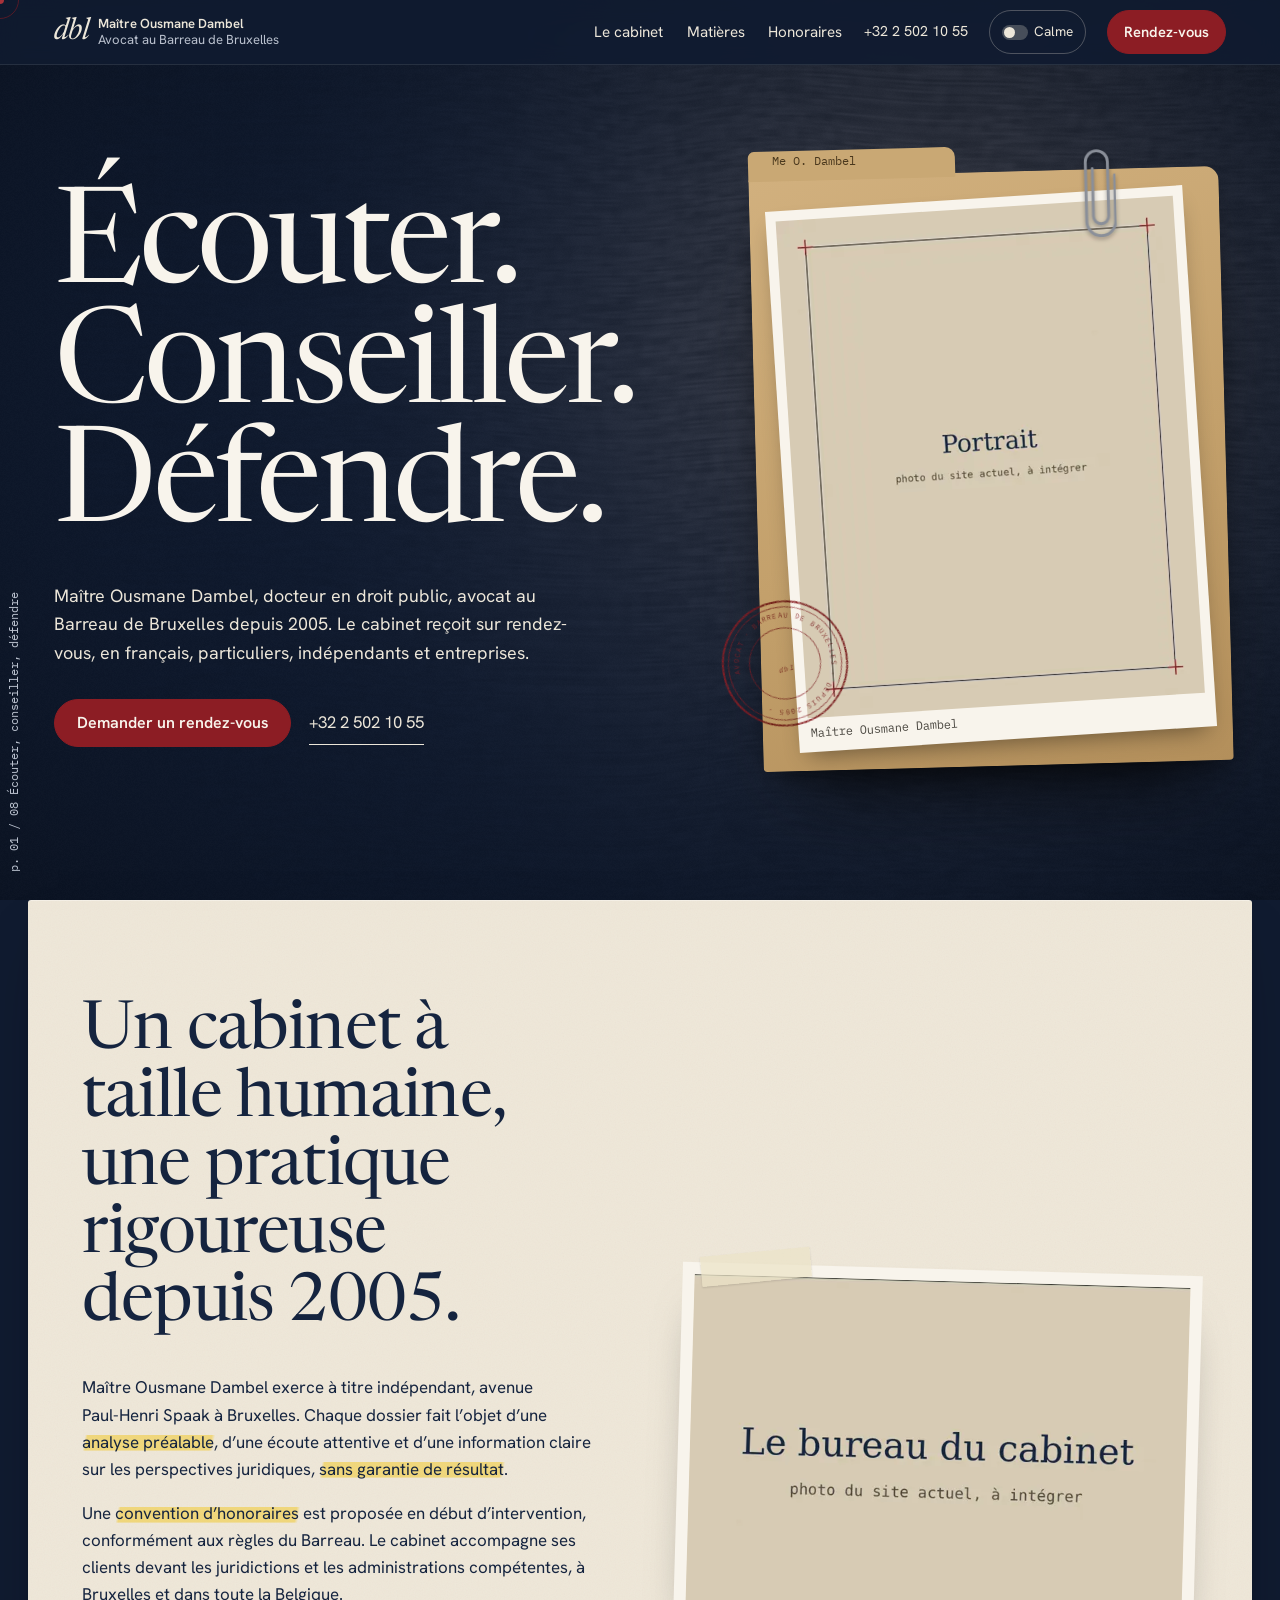
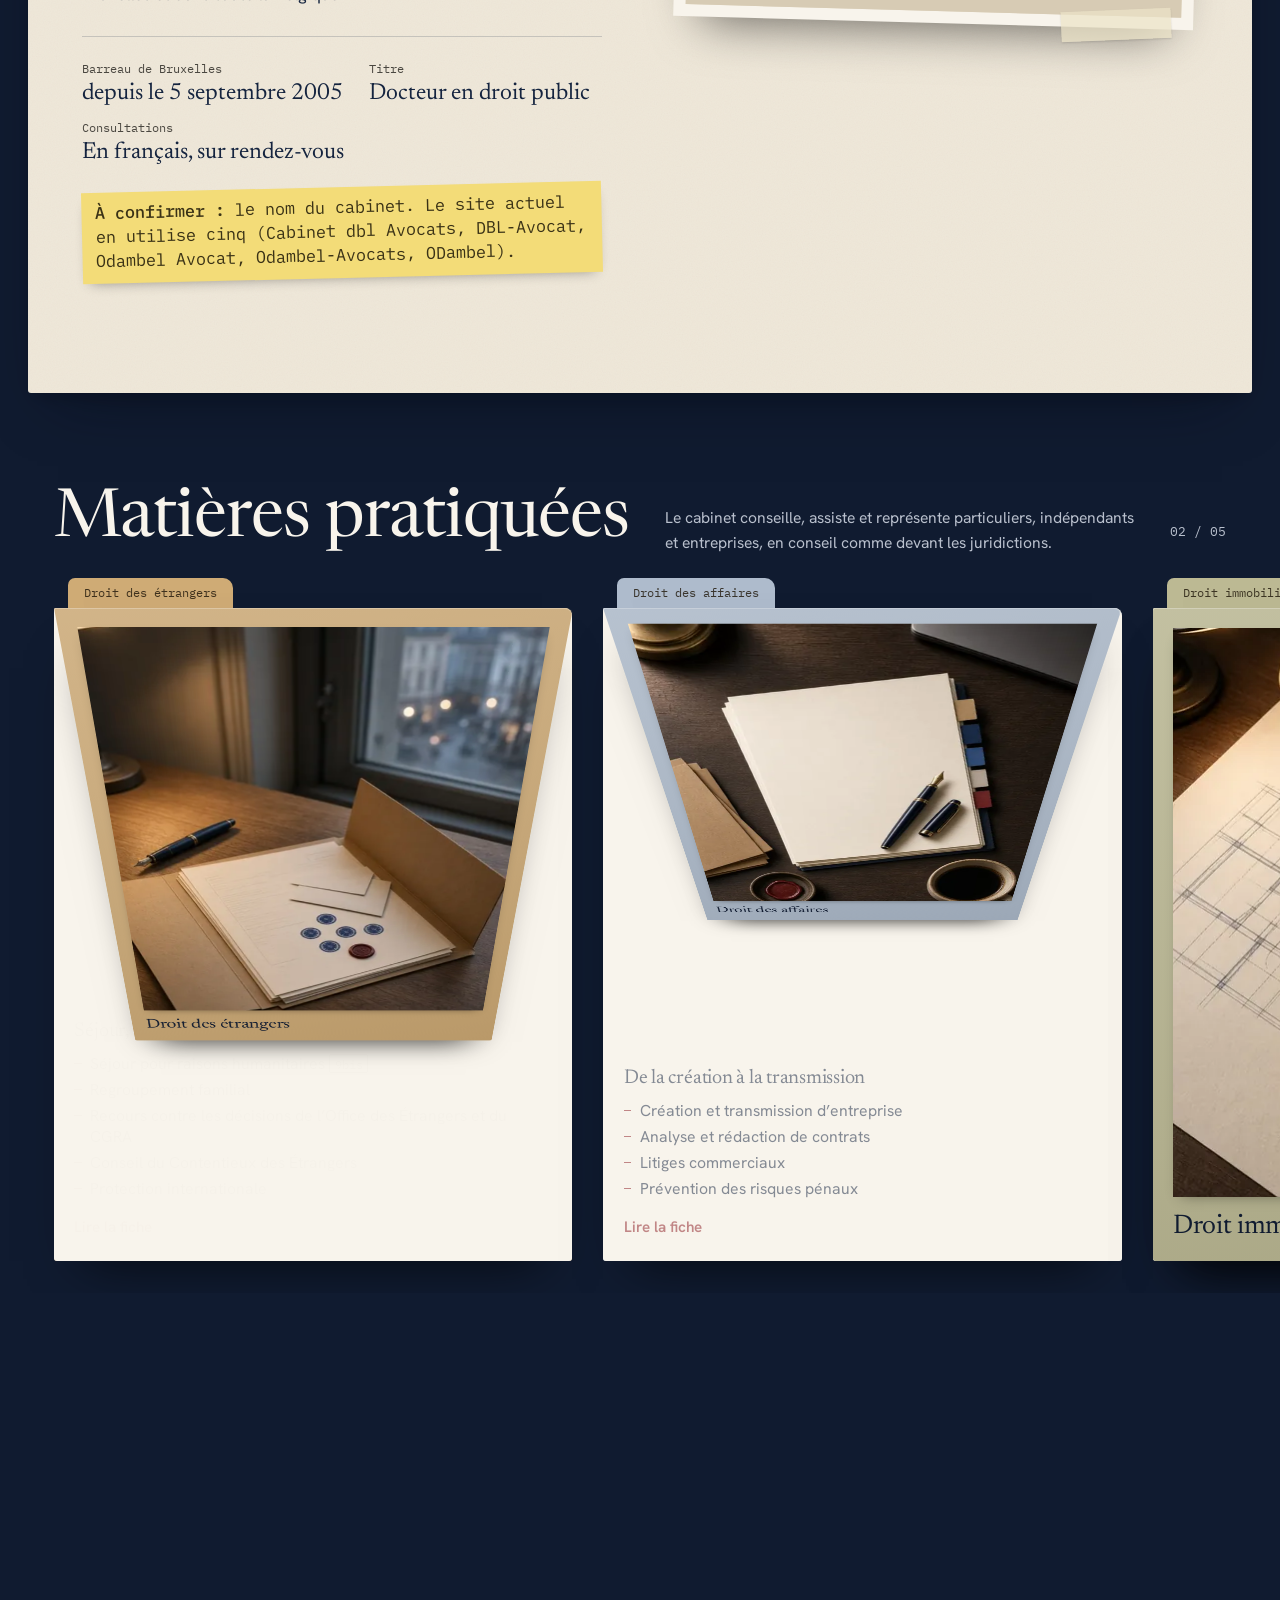
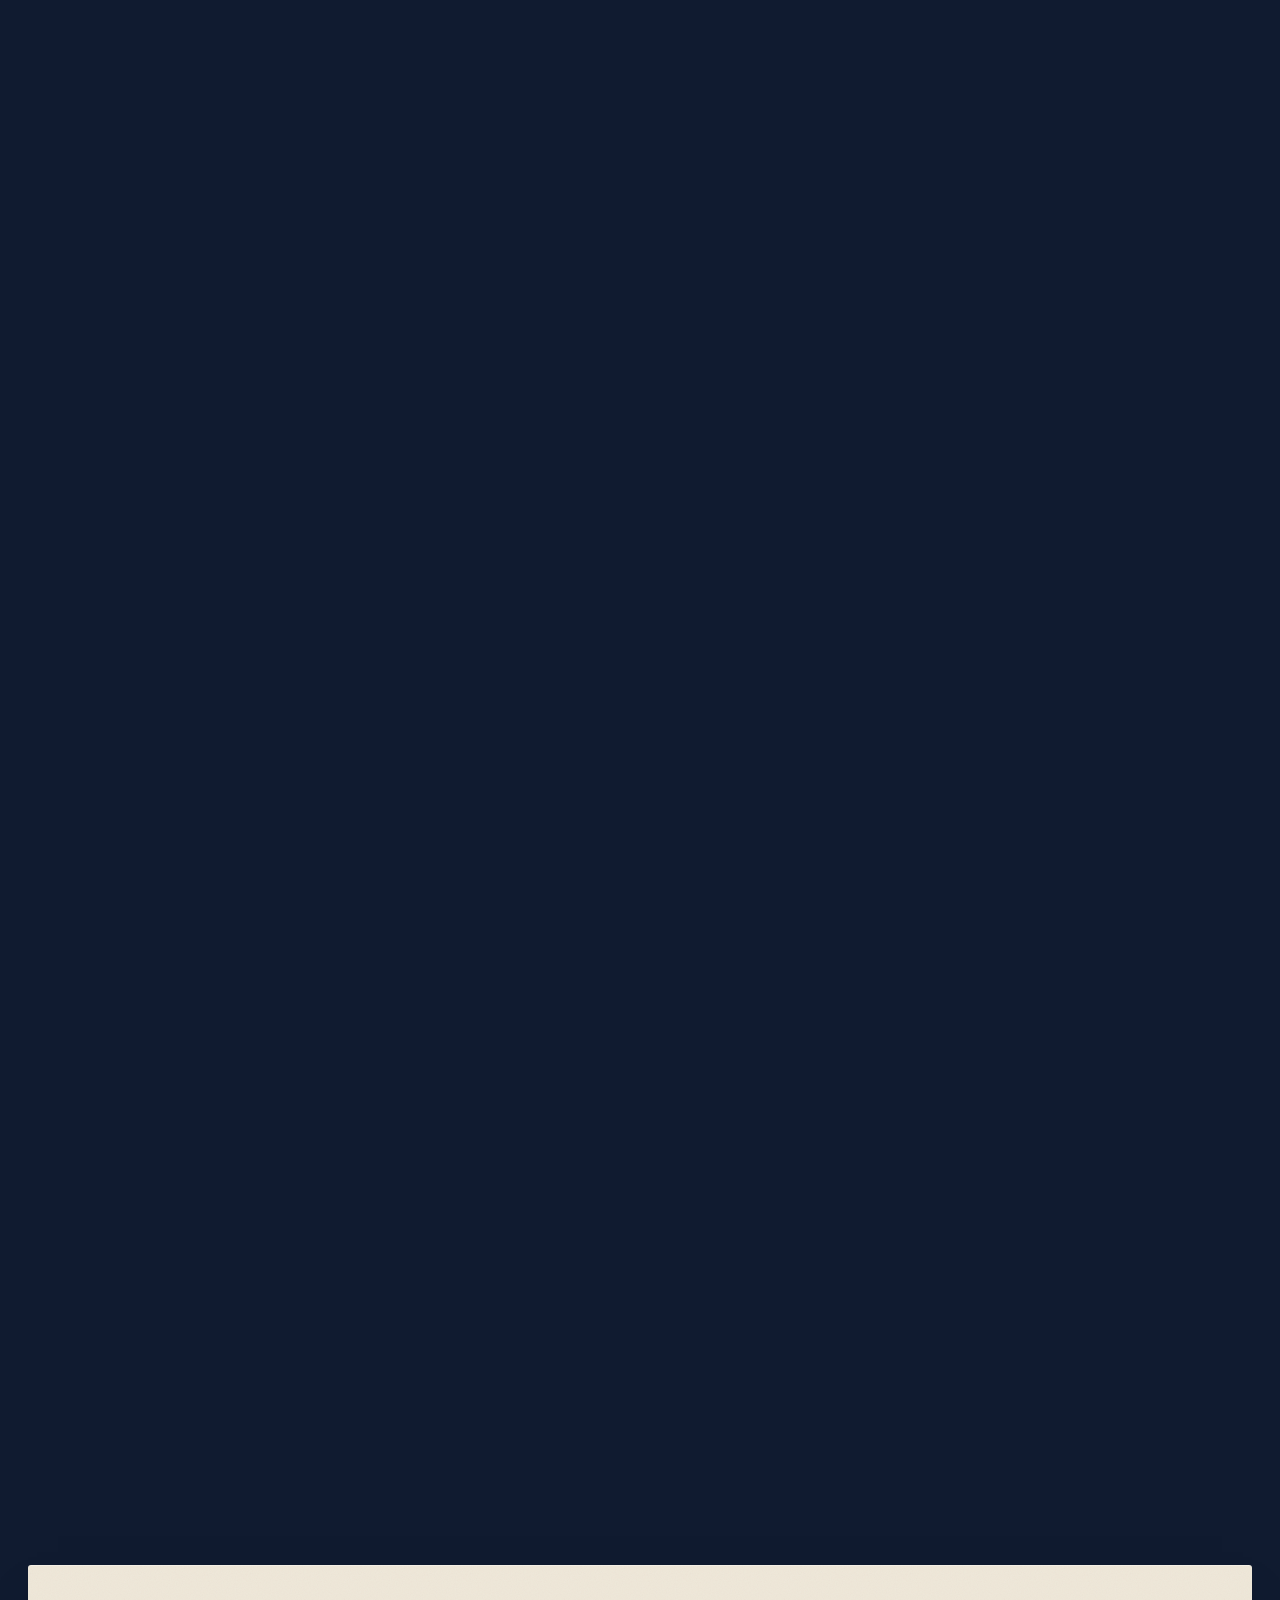
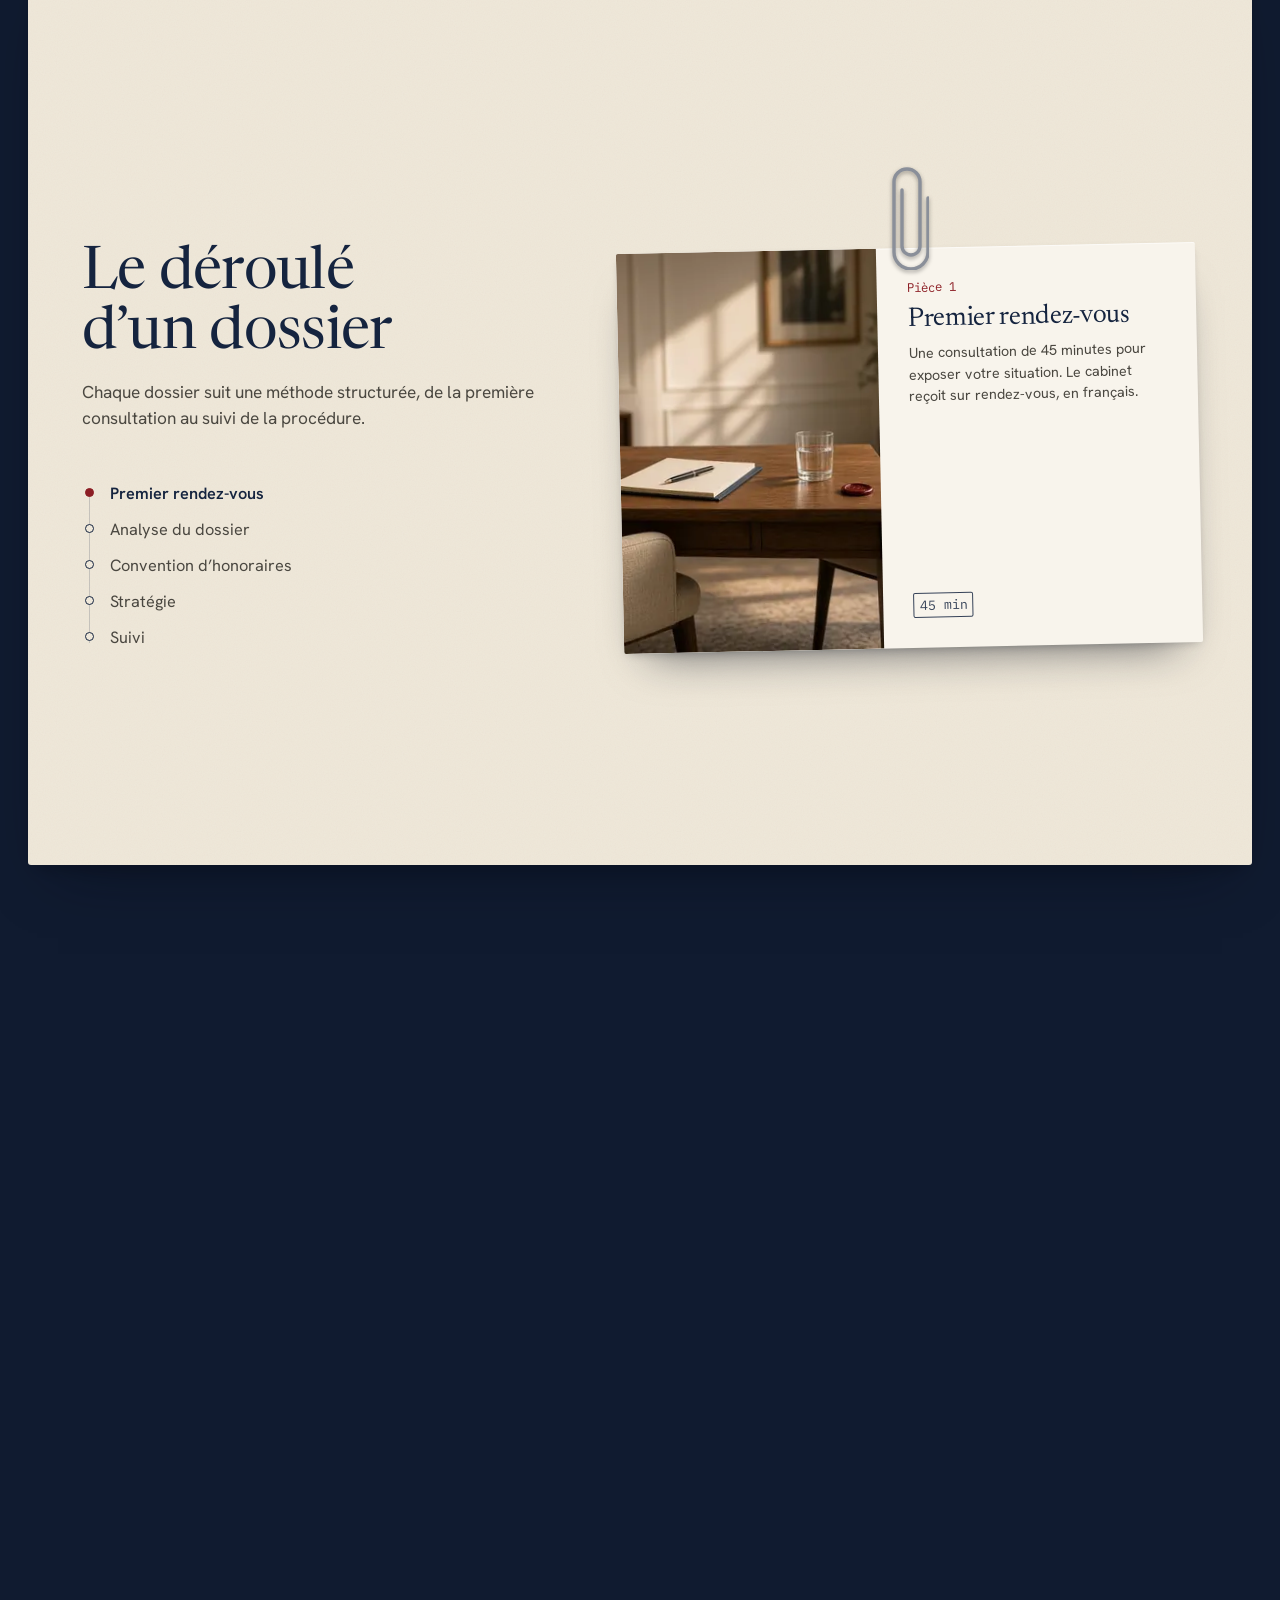
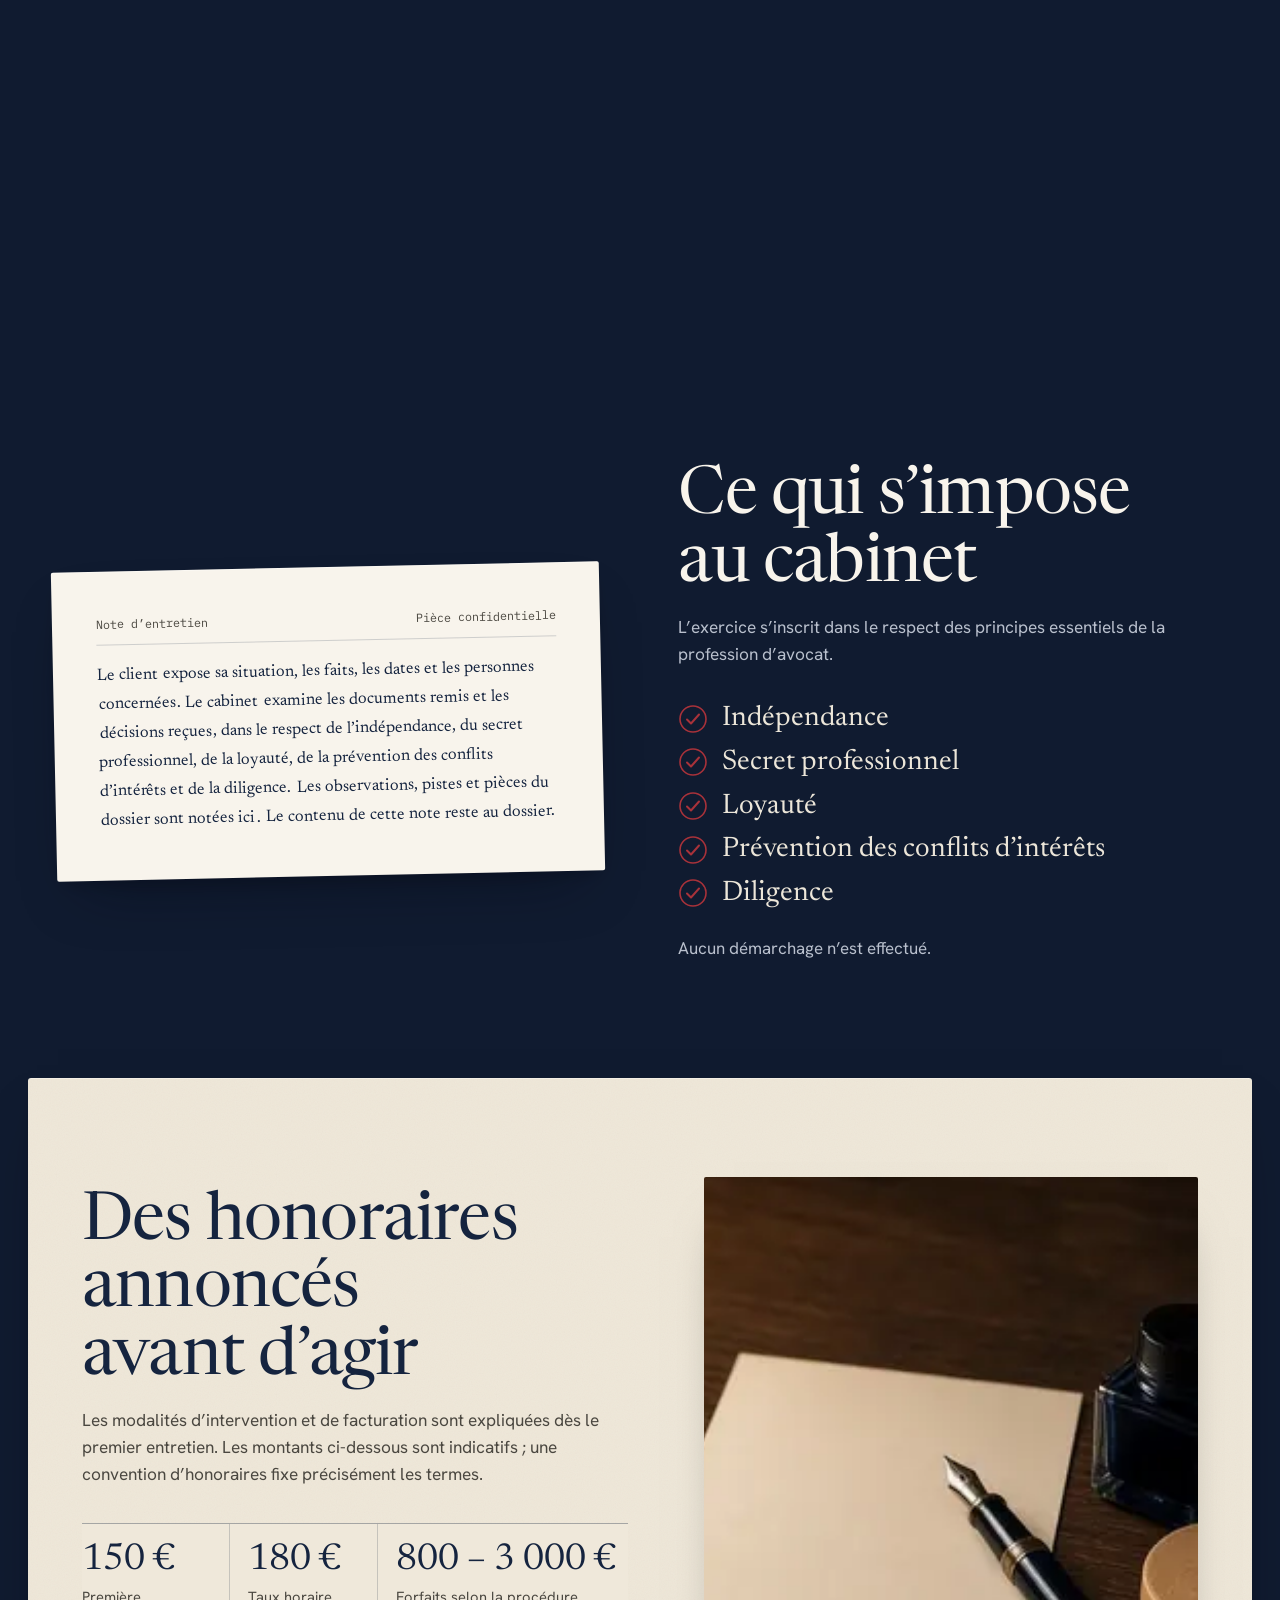
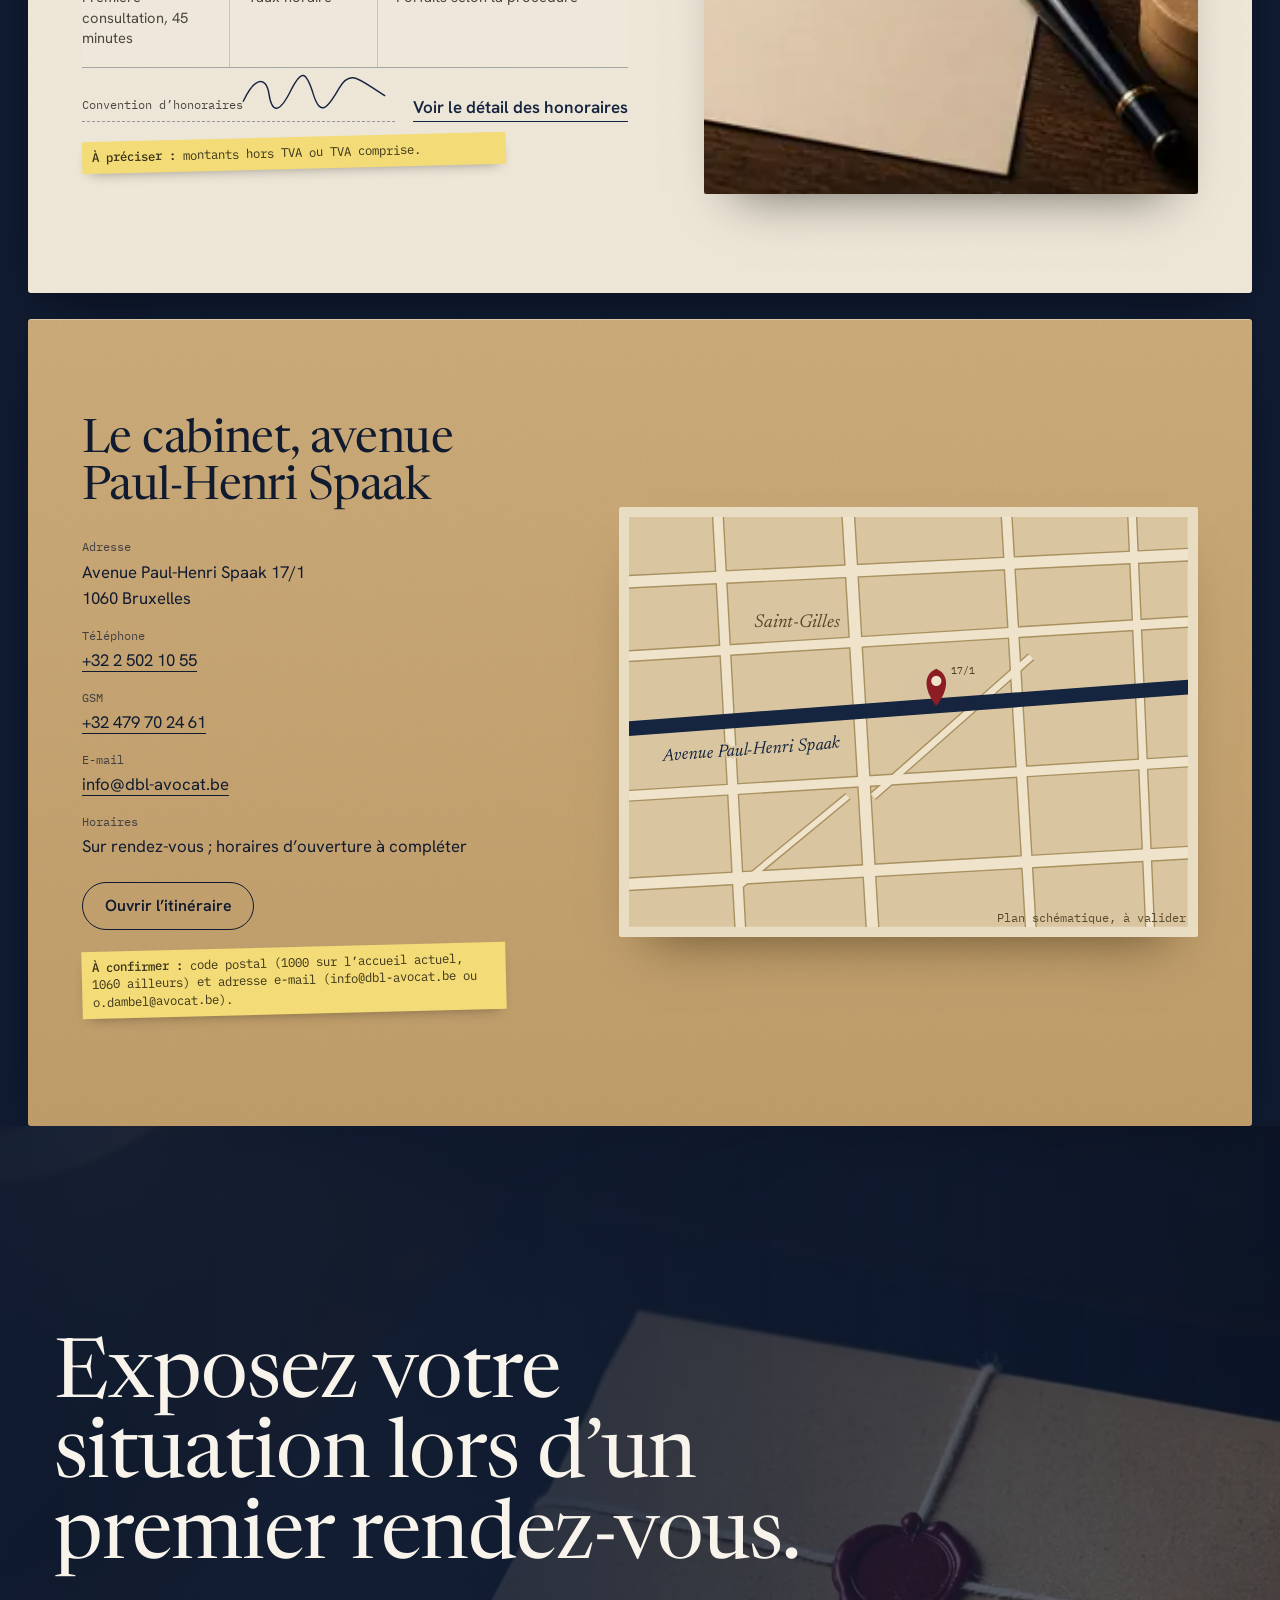
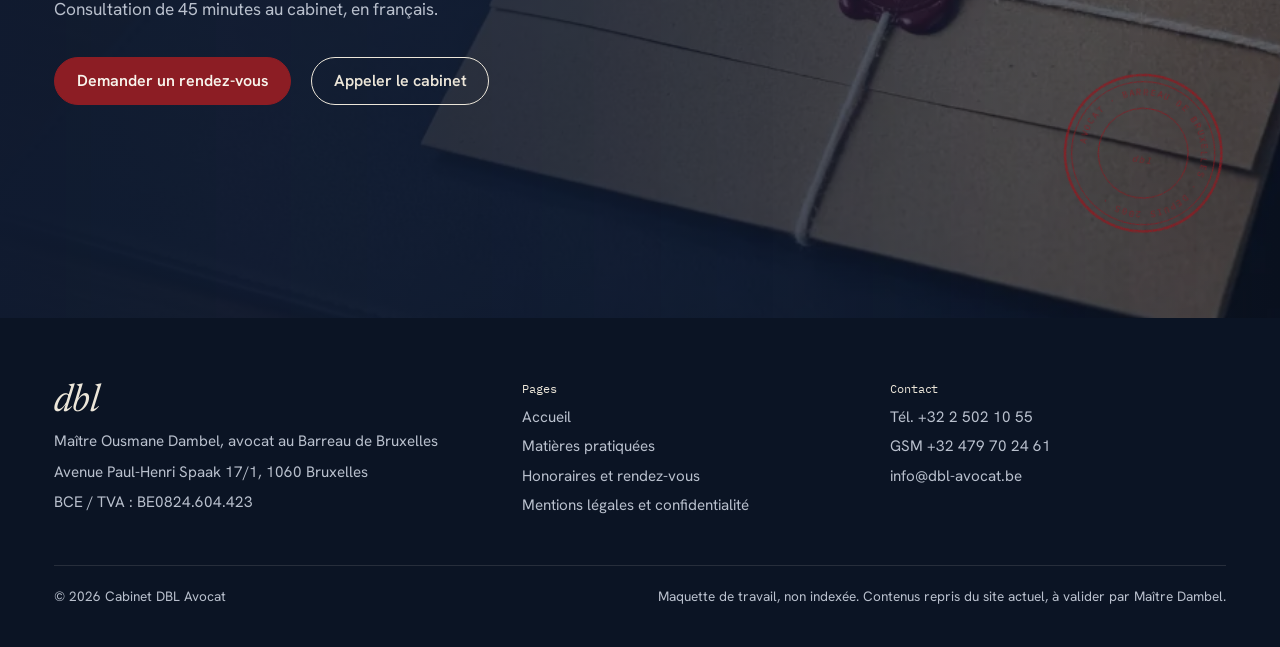
==== index.html @ 4319d2c4 "Maquette v1" ====
<!doctype html>
<html lang="fr" class="no-js" data-page="accueil">
<head>
<meta charset="utf-8">
<meta name="viewport" content="width=device-width, initial-scale=1, viewport-fit=cover">
<title>Maître Ousmane Dambel, avocat au Barreau de Bruxelles</title>
<meta name="description" content="Maître Ousmane Dambel, docteur en droit public, avocat au Barreau de Bruxelles depuis 2005 : droit des étrangers, des affaires, immobilier, du travail et de la famille. Rendez-vous au cabinet, avenue Paul-Henri Spaak.">
<meta name="robots" content="noindex, nofollow">
<meta name="theme-color" content="#101b30">
<link rel="icon" href="/assets/img/favicon.svg" type="image/svg+xml">
<meta property="og:type" content="website">
<meta property="og:locale" content="fr_BE">
<meta property="og:site_name" content="Cabinet DBL Avocat">
<meta property="og:title" content="Maître Ousmane Dambel, avocat au Barreau de Bruxelles">
<meta property="og:description" content="Écouter. Conseiller. Défendre. Cabinet indépendant à Bruxelles depuis 2005, sur rendez-vous.">
<meta property="og:url" content="https://dbl-avocat-maquette.vercel.app/">
<meta property="og:image" content="https://dbl-avocat-maquette.vercel.app/assets/og/accueil.jpg">
<meta property="og:image:width" content="1200">
<meta property="og:image:height" content="630">
<meta property="og:image:alt" content="Cabinet DBL Avocat : Écouter. Conseiller. Défendre.">
<meta name="twitter:card" content="summary_large_image">
<meta name="twitter:image" content="https://dbl-avocat-maquette.vercel.app/assets/og/accueil.jpg">
<link rel="preload" href="/assets/fonts/newsreader-opsz-normal.woff2" as="font" type="font/woff2" crossorigin>
<link rel="preload" href="/assets/fonts/newsreader-opsz-italic.woff2" as="font" type="font/woff2" crossorigin>
<link rel="preload" href="/assets/fonts/hanken-grotesk-wght.woff2" as="font" type="font/woff2" crossorigin>
<link rel="stylesheet" href="/assets/css/site.css?v=1">
<script>
(function(d){var h=d.documentElement;h.classList.remove('no-js');h.classList.add('js','fonts-pending');var calme=false,arrivee=false;
try{var c=localStorage.getItem('dbl-calme');calme=c==='1'||(c===null&&matchMedia('(prefers-reduced-motion: reduce)').matches);}catch(e){}
if(calme)h.classList.add('calme');
try{arrivee=sessionStorage.getItem('dbl-tourne')==='1';sessionStorage.removeItem('dbl-tourne');if(!calme&&arrivee)h.classList.add('arrivee');
if(!calme&&!arrivee&&h.getAttribute('data-page')==='accueil'&&!sessionStorage.getItem('dbl-intro'))h.classList.add('intro');}catch(e){}
setTimeout(function(){h.classList.remove('fonts-pending')},1600);})(document);
</script>
<script src="/assets/js/vendor/gsap.min.js" defer></script>
<script src="/assets/js/vendor/ScrollTrigger.min.js" defer></script>
<script src="/assets/js/vendor/SplitText.min.js" defer></script>
<link rel="modulepreload" href="/assets/js/gl.js?v=1">
<script type="module" src="/assets/js/main.js?v=1"></script>
</head>
<body>
<a class="lien-evitement" href="#contenu">Aller au contenu</a>

<svg width="0" height="0" style="position:absolute" aria-hidden="true" focusable="false">
  <filter id="grain-encre" x="-10%" y="-10%" width="120%" height="120%">
    <feTurbulence type="fractalNoise" baseFrequency="0.85" numOctaves="2" seed="7" result="b"/>
    <feColorMatrix in="b" type="matrix" values="0 0 0 0 0  0 0 0 0 0  0 0 0 0 0  -1.5 0 0 0 1.62" result="m"/>
    <feComposite in="SourceGraphic" in2="m" operator="in"/>
  </filter>
</svg>

<div class="bureau-fond" aria-hidden="true"><div class="bureau-fond__repli"></div></div>

<div class="intro-ecran" aria-hidden="true">
  <div class="intro-ecran__couverture">
    <div class="intro-ecran__contenu">
      <svg class="intro-dbl" viewBox="0 0 340 170"><text x="170" y="128" text-anchor="middle">dbl</text></svg>
      <p class="intro-ecran__ligne">Maître Ousmane Dambel, avocat</p>
      <div class="cachet">
        <svg viewBox="0 0 200 200"><defs><path id="cachet-intro" d="M100,100 m-70,0 a70,70 0 1,1 140,0 a70,70 0 1,1 -140,0"/></defs><g filter="url(#grain-encre)"><circle cx="100" cy="100" r="94" fill="none" stroke="currentColor" stroke-width="3"/><circle cx="100" cy="100" r="86" fill="none" stroke="currentColor" stroke-width="1.2"/><circle cx="100" cy="100" r="54" fill="none" stroke="currentColor" stroke-width="1.2"/><text font-family="IBM Plex Mono, monospace" font-size="12" letter-spacing="1.6" fill="currentColor"><textPath href="#cachet-intro">AVOCAT · BARREAU DE BRUXELLES · DEPUIS 2005 ·</textPath></text><text x="100" y="112" text-anchor="middle" font-family="Newsreader, Georgia, serif" font-style="italic" font-size="38" fill="currentColor">dbl</text></g></svg>
      </div>
    </div>
  </div>
</div>
<div class="tourne" aria-hidden="true"><div class="tourne__feuille"></div></div>
<div class="curseur" aria-hidden="true"><div class="curseur__anneau"></div><div class="curseur__point"></div><div class="curseur__label">ouvrir</div></div>

<header class="entete">
  <div class="gout entete__in">
    <a class="marque" href="/" aria-label="Cabinet DBL Avocat, accueil">
      <span class="marque__dbl">dbl</span>
      <span class="marque__nom"><b>Maître Ousmane Dambel</b>Avocat au Barreau de Bruxelles</span>
    </a>
    <nav class="nav" aria-label="Navigation principale">
      <a class="nav__lien" href="/#cabinet">Le cabinet</a>
      <a class="nav__lien" href="/matieres">Matières</a>
      <a class="nav__lien" href="/honoraires">Honoraires</a>
      <a class="entete__tel" href="tel:+3225021055">+32 2 502 10 55</a>
      <button class="calme-bascule" type="button" aria-pressed="false" data-calme><span class="calme-bascule__pastille" aria-hidden="true"></span><span>Calme</span><span class="visuellement-cache"> : réduire les animations</span></button>
      <a class="bouton magnetique" href="/honoraires#rendez-vous"><span class="bouton__txt">Rendez-vous</span></a>
      <button class="menu-bouton" type="button" aria-expanded="false" aria-controls="menu-mobile">Menu</button>
    </nav>
  </div>
</header>
<nav class="menu-mobile" id="menu-mobile" aria-label="Menu">
  <a href="/">Accueil</a>
  <a href="/#cabinet">Le cabinet</a>
  <a href="/matieres">Matières pratiquées</a>
  <a href="/honoraires">Honoraires</a>
  <a href="/honoraires#rendez-vous">Rendez-vous</a>
  <div class="menu-mobile__pied">
    <a href="tel:+3225021055">+32 2 502 10 55</a>
    <a href="mailto:info@dbl-avocat.be">info@dbl-avocat.be</a>
  </div>
</nav>

<main id="contenu">

  <!-- 1. Une -->
  <section class="une s-nuit" data-folio="Écouter, conseiller, défendre" aria-labelledby="titre-une">
    <div class="gout une__grille">
      <div class="une__texte">
        <h1 class="une__titre" id="titre-une"><span>Écouter.</span><span>Conseiller.</span><span>Défendre.</span></h1>
        <p class="une__qui">Maître Ousmane Dambel, docteur en droit public, avocat au Barreau de Bruxelles depuis 2005. Le cabinet reçoit sur rendez-vous, en français, particuliers, indépendants et entreprises.</p>
        <div class="une__actions">
          <a class="bouton magnetique" href="/honoraires#rendez-vous"><span class="bouton__txt">Demander un rendez-vous</span></a>
          <a class="une__tel lien-encre" href="tel:+3225021055">+32 2 502 10 55</a>
        </div>
      </div>
      <div class="chemise-une" data-parallaxe>
        <span class="chemise-une__onglet">Me O. Dambel</span>
        <div class="chemise-une__dos">
          <svg class="trombone" viewBox="0 0 40 110" aria-hidden="true"><path d="M13 30 V86 a9 9 0 0 0 18 0 V22 a13 13 0 0 0 -26 0 V92 a17 17 0 0 0 34 0 V38" fill="none" stroke="currentColor" stroke-width="3.4" stroke-linecap="round"/></svg>
          <figure class="chemise-une__photo" style="margin:0">
            <img src="/assets/img/portrait-grand.webp" srcset="/assets/img/portrait-petit.webp 480w, /assets/img/portrait-grand.webp 960w" sizes="(max-width: 899px) 340px, 440px" width="960" height="1200" alt="Portrait de Maître Ousmane Dambel" fetchpriority="high">
            <figcaption class="chemise-une__legende">Maître Ousmane Dambel</figcaption>
          </figure>
          <div class="cachet" aria-hidden="true">
            <svg viewBox="0 0 200 200"><defs><path id="cachet-une" d="M100,100 m-70,0 a70,70 0 1,1 140,0 a70,70 0 1,1 -140,0"/></defs><g filter="url(#grain-encre)"><circle cx="100" cy="100" r="94" fill="none" stroke="currentColor" stroke-width="3"/><circle cx="100" cy="100" r="86" fill="none" stroke="currentColor" stroke-width="1.2"/><circle cx="100" cy="100" r="54" fill="none" stroke="currentColor" stroke-width="1.2"/><text font-family="IBM Plex Mono, monospace" font-size="12" letter-spacing="1.6" fill="currentColor"><textPath href="#cachet-une">AVOCAT · BARREAU DE BRUXELLES · DEPUIS 2005 ·</textPath></text><text x="100" y="112" text-anchor="middle" font-family="Newsreader, Georgia, serif" font-style="italic" font-size="38" fill="currentColor">dbl</text></g></svg>
          </div>
        </div>
        <div class="chemise-une__couverture" aria-hidden="true"></div>
      </div>
    </div>
  </section>

  <!-- 2. Le cabinet -->
  <section class="section cabinet s-papier" id="cabinet" data-folio="Le cabinet" aria-labelledby="titre-cabinet">
    <div class="gout cabinet__grille">
      <div class="cabinet__texte">
        <h2 class="titre-section" id="titre-cabinet" data-titre>Un cabinet à taille humaine, une pratique rigoureuse depuis 2005.</h2>
        <div style="margin-top: clamp(22px, 4vh, 40px)">
          <p data-lignes>Maître Ousmane Dambel exerce à titre indépendant, avenue Paul-Henri Spaak à Bruxelles. Chaque dossier fait l’objet d’une <span class="surligne">analyse préalable</span>, d’une écoute attentive et d’une information claire sur les perspectives juridiques, <span class="surligne">sans garantie de résultat</span>.</p>
          <p data-lignes>Une <span class="surligne">convention d’honoraires</span> est proposée en début d’intervention, conformément aux règles du Barreau. Le cabinet accompagne ses clients devant les juridictions et les administrations compétentes, à Bruxelles et dans toute la Belgique.</p>
        </div>
        <dl class="cabinet__repere">
          <div><dt>Barreau de Bruxelles</dt><dd>depuis le 5 septembre 2005</dd></div>
          <div><dt>Titre</dt><dd>Docteur en droit public</dd></div>
          <div><dt>Consultations</dt><dd>En français, sur rendez-vous</dd></div>
        </dl>
        <p class="postit postit--bloc"><strong>À confirmer :</strong> le nom du cabinet. Le site actuel en utilise cinq (Cabinet dbl Avocats, DBL-Avocat, Odambel Avocat, Odambel-Avocats, ODambel).</p>
      </div>
      <div class="cabinet__visuel">
        <figure class="photo-scotch" style="margin:0" data-incline>
          <div class="photo-scotch__cadre" data-parallaxe-img>
            <img src="/assets/img/bureau-grand.webp" srcset="/assets/img/bureau-petit.webp 750w, /assets/img/bureau-grand.webp 1500w" sizes="(max-width: 899px) 92vw, 46vw" width="1500" height="1000" alt="Le bureau du cabinet" loading="lazy">
          </div>
        </figure>
      </div>
    </div>
  </section>

  <!-- 3. Matières -->
  <section class="section matieres s-nuit" id="matieres" data-folio="Matières pratiquées" aria-labelledby="titre-matieres">
    <div class="gout matieres__tete">
      <div>
        <h2 class="titre-section" id="titre-matieres" style="color:var(--blanc)">Matières pratiquées</h2>
      </div>
      <p class="chapeau">Le cabinet conseille, assiste et représente particuliers, indépendants et entreprises, en conseil comme devant les juridictions.</p>
      <p class="matieres__compteur" aria-hidden="true"><span data-compteur-matiere>01</span> / 05</p>
    </div>
    <div class="matieres__piste">
      <a class="chemise" href="/matieres#etrangers" style="--teinte:#c9a672" data-curseur="lire">
        <span class="chemise__onglet">Droit des étrangers</span>
        <div class="chemise__corps">
          <div class="chemise__feuille">
            <div class="chemise__contenu"><h3>Séjour, famille, recours</h3>
            <ul>
              <li>Séjour pour raisons humanitaires <span class="reference">9bis</span></li>
              <li>Regroupement familial</li>
              <li>Recours contre les décisions de l’Office des Étrangers et du CGRA</li>
              <li>Conseil du Contentieux des Étrangers</li>
              <li>Protection internationale</li>
            </ul>
            <span class="chemise__voir">Lire la fiche</span></div>
          </div>
          <div class="chemise__couverture">
            <div class="chemise__couverture-img"><img src="/assets/img/matiere-etrangers-petit.webp" srcset="/assets/img/matiere-etrangers-petit.webp 480w, /assets/img/matiere-etrangers-grand.webp 784w" sizes="(max-width: 899px) 90vw, 30vw" width="784" height="980" alt="" loading="lazy"></div>
            <h3>Droit des étrangers</h3>
          </div>
        </div>
      </a>
      <a class="chemise" href="/matieres#affaires" style="--teinte:#a9b6c6" data-curseur="lire">
        <span class="chemise__onglet">Droit des affaires</span>
        <div class="chemise__corps">
          <div class="chemise__feuille">
            <div class="chemise__contenu"><h3>De la création à la transmission</h3>
            <ul>
              <li>Création et transmission d’entreprise</li>
              <li>Analyse et rédaction de contrats</li>
              <li>Litiges commerciaux</li>
              <li>Prévention des risques pénaux</li>
            </ul>
            <span class="chemise__voir">Lire la fiche</span></div>
          </div>
          <div class="chemise__couverture">
            <div class="chemise__couverture-img"><img src="/assets/img/matiere-affaires-petit.webp" srcset="/assets/img/matiere-affaires-petit.webp 480w, /assets/img/matiere-affaires-grand.webp 784w" sizes="(max-width: 899px) 90vw, 30vw" width="784" height="980" alt="" loading="lazy"></div>
            <h3>Droit des affaires</h3>
          </div>
        </div>
      </a>
      <a class="chemise" href="/matieres#immobilier" style="--teinte:#b7b48f" data-curseur="lire">
        <span class="chemise__onglet">Droit immobilier</span>
        <div class="chemise__corps">
          <div class="chemise__feuille">
            <div class="chemise__contenu"><h3>Propriétaires, locataires, investisseurs</h3>
            <ul>
              <li>Vente</li>
              <li>Location et baux</li>
              <li>Construction</li>
              <li>Copropriété</li>
            </ul>
            <span class="chemise__voir">Lire la fiche</span></div>
          </div>
          <div class="chemise__couverture">
            <div class="chemise__couverture-img"><img src="/assets/img/matiere-immobilier-petit.webp" srcset="/assets/img/matiere-immobilier-petit.webp 480w, /assets/img/matiere-immobilier-grand.webp 784w" sizes="(max-width: 899px) 90vw, 30vw" width="784" height="980" alt="" loading="lazy"></div>
            <h3>Droit immobilier</h3>
          </div>
        </div>
      </a>
      <a class="chemise" href="/matieres#travail" style="--teinte:#cfa58f" data-curseur="lire">
        <span class="chemise__onglet">Droit du travail</span>
        <div class="chemise__corps">
          <div class="chemise__feuille">
            <div class="chemise__contenu"><h3>Devant le tribunal du travail</h3>
            <ul>
              <li>Licenciement et rupture négociée</li>
              <li>Contrat et conditions de travail</li>
              <li>Harcèlement au travail</li>
              <li>Vie privée au travail</li>
            </ul>
            <span class="chemise__voir">Lire la fiche</span></div>
          </div>
          <div class="chemise__couverture">
            <div class="chemise__couverture-img"><img src="/assets/img/matiere-travail-petit.webp" srcset="/assets/img/matiere-travail-petit.webp 480w, /assets/img/matiere-travail-grand.webp 784w" sizes="(max-width: 899px) 90vw, 30vw" width="784" height="980" alt="" loading="lazy"></div>
            <h3>Droit du travail</h3>
          </div>
        </div>
      </a>
      <a class="chemise" href="/matieres#famille" style="--teinte:#d3b867" data-curseur="lire">
        <span class="chemise__onglet">Droit de la famille</span>
        <div class="chemise__corps">
          <div class="chemise__feuille">
            <div class="chemise__contenu"><h3>Dans les moments difficiles</h3>
            <ul>
              <li>Divorce et séparation</li>
              <li>Garde d’enfants</li>
              <li>Succession</li>
            </ul>
            <span class="chemise__voir">Lire la fiche</span></div>
          </div>
          <div class="chemise__couverture">
            <div class="chemise__couverture-img"><img src="/assets/img/matiere-famille-petit.webp" srcset="/assets/img/matiere-famille-petit.webp 480w, /assets/img/matiere-famille-grand.webp 784w" sizes="(max-width: 899px) 90vw, 30vw" width="784" height="980" alt="" loading="lazy"></div>
            <h3>Droit de la famille</h3>
          </div>
        </div>
      </a>
    </div>
  </section>

  <!-- 4. Inventaire des pièces -->
  <section class="section inventaire s-papier" id="methode" data-folio="Le déroulé d’un dossier" aria-labelledby="titre-methode">
    <div class="gout">
      <div class="inventaire__grille">
        <div class="inventaire__texte">
          <h2 class="titre-section" id="titre-methode" data-titre>Le déroulé d’un dossier</h2>
          <p class="chapeau" style="margin-top:.8em">Chaque dossier suit une méthode structurée, de la première consultation au suivi de la procédure.</p>
          <div class="inventaire__fil" aria-hidden="true">
            <span class="inventaire__fil-encre"></span>
            <ol>
              <li class="actif">Premier rendez-vous</li>
              <li>Analyse du dossier</li>
              <li>Convention d’honoraires</li>
              <li>Stratégie</li>
              <li>Suivi</li>
            </ol>
          </div>
        </div>
        <div class="inventaire__pile">
          <svg class="trombone" viewBox="0 0 40 110" aria-hidden="true"><path d="M13 30 V86 a9 9 0 0 0 18 0 V22 a13 13 0 0 0 -26 0 V92 a17 17 0 0 0 34 0 V38" fill="none" stroke="currentColor" stroke-width="3.4" stroke-linecap="round"/></svg>
          <article class="piece">
            <div class="piece__img"><img src="/assets/img/methode-1-ecoute-petit.webp" srcset="/assets/img/methode-1-ecoute-petit.webp 600w, /assets/img/methode-1-ecoute-grand.webp 1168w" sizes="(max-width: 899px) 92vw, 26vw" width="1168" height="778" alt="" loading="lazy"></div>
            <div class="piece__txt"><span class="piece__num">Pièce 1</span><h3>Premier rendez-vous</h3><p>Une consultation de 45 minutes pour exposer votre situation. Le cabinet reçoit sur rendez-vous, en français.</p><span class="reference">45 min</span></div>
          </article>
          <article class="piece">
            <div class="piece__img"><img src="/assets/img/methode-2-analyse-petit.webp" srcset="/assets/img/methode-2-analyse-petit.webp 600w, /assets/img/methode-2-analyse-grand.webp 1168w" sizes="(max-width: 899px) 92vw, 26vw" width="1168" height="778" alt="" loading="lazy"></div>
            <div class="piece__txt"><span class="piece__num">Pièce 2</span><h3>Analyse du dossier</h3><p>Une analyse préalable sur base de vos documents, pour identifier les enjeux juridiques et évaluer les solutions envisageables.</p><span class="reference">vos documents</span></div>
          </article>
          <article class="piece">
            <div class="piece__img"><img src="/assets/img/methode-3-convention-petit.webp" srcset="/assets/img/methode-3-convention-petit.webp 600w, /assets/img/methode-3-convention-grand.webp 1168w" sizes="(max-width: 899px) 92vw, 26vw" width="1168" height="778" alt="" loading="lazy"></div>
            <div class="piece__txt"><span class="piece__num">Pièce 3</span><h3>Convention d’honoraires</h3><p>Les modalités d’intervention et de facturation sont expliquées dès le premier entretien, puis fixées dans une convention.</p><span class="reference">règles du Barreau</span></div>
          </article>
          <article class="piece">
            <div class="piece__img"><img src="/assets/img/methode-4-strategie-petit.webp" srcset="/assets/img/methode-4-strategie-petit.webp 600w, /assets/img/methode-4-strategie-grand.webp 1168w" sizes="(max-width: 899px) 92vw, 26vw" width="1168" height="778" alt="" loading="lazy"></div>
            <div class="piece__txt"><span class="piece__num">Pièce 4</span><h3>Stratégie</h3><p>Une stratégie adaptée à votre situation et à vos intérêts : négociation, médiation ou voie judiciaire.</p><span class="reference">conseil ou contentieux</span></div>
          </article>
          <article class="piece">
            <div class="piece__img"><img src="/assets/img/methode-5-suivi-petit.webp" srcset="/assets/img/methode-5-suivi-petit.webp 600w, /assets/img/methode-5-suivi-grand.webp 1168w" sizes="(max-width: 899px) 92vw, 26vw" width="1168" height="778" alt="" loading="lazy"></div>
            <div class="piece__txt"><span class="piece__num">Pièce 5</span><h3>Suivi du dossier</h3><p>Un suivi pas à pas, devant les juridictions et administrations compétentes, à Bruxelles et dans toute la Belgique.</p><span class="reference">toute la Belgique</span></div>
          </article>
        </div>
      </div>
    </div>
  </section>

  <!-- 5. Secret professionnel -->
  <section class="section secret s-nuit" id="principes" data-folio="Principes" aria-labelledby="titre-principes">
    <div class="gout secret__grille">
      <div class="doc-caviarde" aria-hidden="true">
        <div class="doc-caviarde__entete"><span>Note d’entretien</span><span>Pièce confidentielle</span></div>
        <p>Le client <span class="cav">expose sa situation, les faits, les dates et les personnes concernées</span>. Le cabinet <span class="cav">examine les documents remis et les décisions reçues</span>, dans le respect de l’<span class="garde">indépendance</span>, du <span class="garde">secret professionnel</span>, de la <span class="garde">loyauté</span>, de la <span class="garde">prévention des conflits d’intérêts</span> et de la <span class="garde">diligence</span>. <span class="cav">Les observations, pistes et pièces du dossier sont notées ici</span>. <span class="cav">Le contenu de cette note reste au dossier.</span></p>
      </div>
      <div>
        <h2 class="titre-section" id="titre-principes" style="color:var(--blanc)" data-titre>Ce qui s’impose au cabinet</h2>
        <p class="chapeau" style="margin-top:.8em">L’exercice s’inscrit dans le respect des principes essentiels de la profession d’avocat.</p>
        <ul class="principes">
          <li><svg viewBox="0 0 30 30" aria-hidden="true"><circle cx="15" cy="15" r="13" fill="none" stroke="currentColor" stroke-width="1.6"/><path d="M9 15.5l4 4 8-9" fill="none" stroke="currentColor" stroke-width="2" stroke-linecap="round" stroke-linejoin="round"/></svg>Indépendance</li>
          <li><svg viewBox="0 0 30 30" aria-hidden="true"><circle cx="15" cy="15" r="13" fill="none" stroke="currentColor" stroke-width="1.6"/><path d="M9 15.5l4 4 8-9" fill="none" stroke="currentColor" stroke-width="2" stroke-linecap="round" stroke-linejoin="round"/></svg>Secret professionnel</li>
          <li><svg viewBox="0 0 30 30" aria-hidden="true"><circle cx="15" cy="15" r="13" fill="none" stroke="currentColor" stroke-width="1.6"/><path d="M9 15.5l4 4 8-9" fill="none" stroke="currentColor" stroke-width="2" stroke-linecap="round" stroke-linejoin="round"/></svg>Loyauté</li>
          <li><svg viewBox="0 0 30 30" aria-hidden="true"><circle cx="15" cy="15" r="13" fill="none" stroke="currentColor" stroke-width="1.6"/><path d="M9 15.5l4 4 8-9" fill="none" stroke="currentColor" stroke-width="2" stroke-linecap="round" stroke-linejoin="round"/></svg>Prévention des conflits d’intérêts</li>
          <li><svg viewBox="0 0 30 30" aria-hidden="true"><circle cx="15" cy="15" r="13" fill="none" stroke="currentColor" stroke-width="1.6"/><path d="M9 15.5l4 4 8-9" fill="none" stroke="currentColor" stroke-width="2" stroke-linecap="round" stroke-linejoin="round"/></svg>Diligence</li>
        </ul>
        <p style="margin-top:26px;color:var(--sur-nuit-2)">Aucun démarchage n’est effectué.</p>
      </div>
    </div>
  </section>

  <!-- 6. Honoraires -->
  <section class="section tarifs s-papier" id="honoraires" data-folio="Honoraires" aria-labelledby="titre-honoraires">
    <div class="gout tarifs__grille">
      <div>
        <h2 class="titre-section" id="titre-honoraires" data-titre>Des honoraires annoncés avant d’agir</h2>
        <p class="chapeau" style="margin-top:.8em">Les modalités d’intervention et de facturation sont expliquées dès le premier entretien. Les montants ci-dessous sont indicatifs ; une convention d’honoraires fixe précisément les termes.</p>
        <div class="compteurs">
          <div><div class="compteur" data-compteur="150">150 €</div><p>Première consultation, 45 minutes</p></div>
          <div><div class="compteur" data-compteur="180">180 €</div><p>Taux horaire</p></div>
          <div><div class="compteur" data-compteur="800-3000">800 – 3 000 €</div><p>Forfaits selon la procédure</p></div>
        </div>
        <div class="signature">
          <div class="signature__ligne">Convention d’honoraires
            <svg viewBox="0 0 210 70" aria-hidden="true"><path data-trace d="M6 48 C 22 14, 38 12, 42 38 S 56 66, 72 34 S 94 6, 104 38 S 124 58, 140 30 S 168 18, 204 40" fill="none" stroke="currentColor" stroke-width="2" stroke-linecap="round"/></svg>
          </div>
          <a class="lien-encre" href="/honoraires" style="font-weight:600">Voir le détail des honoraires</a>
        </div>
        <p class="postit postit--bloc"><strong>À préciser :</strong> montants hors TVA ou TVA comprise.</p>
      </div>
      <div class="cadre-photo cadre-photo--45 cadre-photo--parallaxe" data-parallaxe-img>
        <img src="/assets/img/honoraires-ouverture-grand.webp" srcset="/assets/img/honoraires-ouverture-petit.webp 640w, /assets/img/honoraires-ouverture-grand.webp 1168w" sizes="(max-width: 899px) 92vw, 44vw" width="1168" height="657" alt="" loading="lazy">
      </div>
    </div>
  </section>

  <!-- 7. Accès -->
  <section class="section acces s-kraft" id="acces" data-folio="Accès" aria-labelledby="titre-acces">
    <div class="gout acces__grille">
      <div>
        <h2 class="titre-section" id="titre-acces" data-titre>Le cabinet, avenue Paul-Henri Spaak</h2>
        <dl class="coordonnees">
          <div><dt>Adresse</dt><dd>Avenue Paul-Henri Spaak 17/1<br>1060 Bruxelles</dd></div>
          <div><dt>Téléphone</dt><dd><a class="lien-encre" href="tel:+3225021055">+32 2 502 10 55</a></dd></div>
          <div><dt>GSM</dt><dd><a class="lien-encre" href="tel:+32479702461">+32 479 70 24 61</a></dd></div>
          <div><dt>E-mail</dt><dd><a class="lien-encre" href="mailto:info@dbl-avocat.be">info@dbl-avocat.be</a></dd></div>
          <div><dt>Horaires</dt><dd>Sur rendez-vous ; horaires d’ouverture à compléter</dd></div>
        </dl>
        <p style="margin-top:22px"><a class="bouton bouton--trait magnetique" href="https://www.google.com/maps/search/?api=1&amp;query=Avenue+Paul-Henri+Spaak+17+1060+Bruxelles" target="_blank" rel="noopener"><span class="bouton__txt">Ouvrir l’itinéraire</span></a></p>
        <p class="postit postit--bloc"><strong>À confirmer :</strong> code postal (1000 sur l’accueil actuel, 1060 ailleurs) et adresse e-mail (info@dbl-avocat.be ou o.dambel@avocat.be).</p>
      </div>
      <figure class="plan" style="margin:0">
        <svg viewBox="0 0 600 440" role="img" aria-label="Plan schématique : avenue Paul-Henri Spaak, numéro 17">
          <rect x="0" y="0" width="600" height="440" fill="#d9c6a1"/>
          <g fill="none" stroke-linecap="butt">
          <path class="rue-bord" data-trace d="M-10 70 L610 40" stroke="#a8905f" stroke-width="15"/>
          <path class="rue-bord" data-trace d="M-10 150 L610 112" stroke="#a8905f" stroke-width="13"/>
          <path class="rue-bord" data-trace d="M-10 300 L610 262" stroke="#a8905f" stroke-width="13"/>
          <path class="rue-bord" data-trace d="M-10 395 L610 360" stroke="#a8905f" stroke-width="15"/>
          <path class="rue-bord" data-trace d="M95 -10 L120 450" stroke="#a8905f" stroke-width="13"/>
          <path class="rue-bord" data-trace d="M235 -10 L262 450" stroke="#a8905f" stroke-width="15"/>
          <path class="rue-bord" data-trace d="M405 -10 L432 450" stroke="#a8905f" stroke-width="13"/>
          <path class="rue-bord" data-trace d="M540 -10 L560 450" stroke="#a8905f" stroke-width="11"/>
          <path class="rue-bord" data-trace d="M262 300 L432 150" stroke="#a8905f" stroke-width="10"/>
          <path class="rue-bord" data-trace d="M120 395 L235 300" stroke="#a8905f" stroke-width="9"/>
          <path class="rue-voie" data-trace d="M-10 70 L610 40" stroke="#efe4cb" stroke-width="12"/>
          <path class="rue-voie" data-trace d="M-10 150 L610 112" stroke="#efe4cb" stroke-width="10"/>
          <path class="rue-voie" data-trace d="M-10 300 L610 262" stroke="#efe4cb" stroke-width="10"/>
          <path class="rue-voie" data-trace d="M-10 395 L610 360" stroke="#efe4cb" stroke-width="12"/>
          <path class="rue-voie" data-trace d="M95 -10 L120 450" stroke="#efe4cb" stroke-width="10"/>
          <path class="rue-voie" data-trace d="M235 -10 L262 450" stroke="#efe4cb" stroke-width="12"/>
          <path class="rue-voie" data-trace d="M405 -10 L432 450" stroke="#efe4cb" stroke-width="10"/>
          <path class="rue-voie" data-trace d="M540 -10 L560 450" stroke="#efe4cb" stroke-width="8"/>
          <path class="rue-voie" data-trace d="M262 300 L432 150" stroke="#efe4cb" stroke-width="7"/>
          <path class="rue-voie" data-trace d="M120 395 L235 300" stroke="#efe4cb" stroke-width="6"/>
          <path class="rue-majeure" data-trace d="M-10 228 L610 182" stroke="#15243f" stroke-width="16"/>
          </g>
          <text class="plan__nom" x="36" y="262" transform="rotate(-4.24 36 262)">Avenue Paul-Henri Spaak</text>
          <text class="plan__commune" x="134" y="118">Saint-Gilles</text>
          <g transform="translate(330 203)"><g class="plan__epingle" data-epingle>
            <circle r="34" fill="currentColor" opacity=".12"/>
            <path d="M0 0 C -14 -18, -14 -34, 0 -40 C 14 -34, 14 -18, 0 0 Z" fill="currentColor"/>
            <circle cx="0" cy="-27" r="5.5" fill="#efe4cb"/>
            <text x="16" y="-34" font-family="IBM Plex Mono, monospace" font-size="13" fill="#15243f">17/1</text>
          </g></g>
        </svg>
        <figcaption class="plan__note">Plan schématique, à valider</figcaption>
      </figure>
    </div>
  </section>

  <!-- 8. Final -->
  <section class="final s-nuit" data-folio="Rendez-vous" aria-labelledby="titre-final">
    <div class="final__img" aria-hidden="true">
      <img src="/assets/img/accueil-final-dossier-grand.webp" srcset="/assets/img/accueil-final-dossier-petit.webp 640w, /assets/img/accueil-final-dossier-grand.webp 1168w" sizes="100vw" width="1168" height="657" alt="" loading="lazy" data-parallaxe-fond>
    </div>
    <div class="gout">
      <h2 class="final__titre" id="titre-final" data-titre>Exposez votre situation lors d’un premier rendez-vous.</h2>
      <p class="chapeau" style="margin-top:1em">Consultation de 45 minutes au cabinet, en français.</p>
      <div class="final__actions">
        <a class="bouton magnetique" href="/honoraires#rendez-vous"><span class="bouton__txt">Demander un rendez-vous</span></a>
        <a class="bouton bouton--trait magnetique" href="tel:+3225021055"><span class="bouton__txt">Appeler le cabinet</span></a>
      </div>
    </div>
    <div class="cachet" aria-hidden="true" data-cachet-final>
      <svg viewBox="0 0 200 200"><defs><path id="cachet-final" d="M100,100 m-70,0 a70,70 0 1,1 140,0 a70,70 0 1,1 -140,0"/></defs><g filter="url(#grain-encre)"><circle cx="100" cy="100" r="94" fill="none" stroke="currentColor" stroke-width="3"/><circle cx="100" cy="100" r="86" fill="none" stroke="currentColor" stroke-width="1.2"/><circle cx="100" cy="100" r="54" fill="none" stroke="currentColor" stroke-width="1.2"/><text font-family="IBM Plex Mono, monospace" font-size="12" letter-spacing="1.6" fill="currentColor"><textPath href="#cachet-final">AVOCAT · BARREAU DE BRUXELLES · DEPUIS 2005 ·</textPath></text><text x="100" y="112" text-anchor="middle" font-family="Newsreader, Georgia, serif" font-style="italic" font-size="38" fill="currentColor">dbl</text></g></svg>
    </div>
  </section>

</main>

<footer class="pied">
  <div class="gout">
    <div class="pied__grille">
      <div>
        <h2>dbl</h2>
        <p>Maître Ousmane Dambel, avocat au Barreau de Bruxelles</p>
        <p>Avenue Paul-Henri Spaak 17/1, 1060 Bruxelles</p>
        <p>BCE / TVA : BE0824.604.423</p>
      </div>
      <div>
        <h3>Pages</h3>
        <ul>
          <li><a href="/">Accueil</a></li>
          <li><a href="/matieres">Matières pratiquées</a></li>
          <li><a href="/honoraires">Honoraires et rendez-vous</a></li>
          <li><a href="/mentions-legales">Mentions légales et confidentialité</a></li>
        </ul>
      </div>
      <div>
        <h3>Contact</h3>
        <ul>
          <li><a href="tel:+3225021055">Tél. +32 2 502 10 55</a></li>
          <li><a href="tel:+32479702461">GSM +32 479 70 24 61</a></li>
          <li><a href="mailto:info@dbl-avocat.be">info@dbl-avocat.be</a></li>
        </ul>
      </div>
    </div>
    <div class="pied__bas">
      <span>© 2026 Cabinet DBL Avocat</span>
      <span>Maquette de travail, non indexée. Contenus repris du site actuel, à valider par Maître Dambel.</span>
    </div>
  </div>
</footer>

<div class="barre-mobile" data-barre-mobile>
  <a class="bouton" href="/honoraires#rendez-vous"><span class="bouton__txt">Rendez-vous</span></a>
  <a class="bouton bouton--trait" href="tel:+3225021055"><span class="bouton__txt">Appeler</span></a>
</div>
<div class="folio" aria-hidden="true" data-folio-affiche></div>
</body>
</html>
---- assets/css/site.css ----
/* =========================================================
   DBL Avocat — maquette « Chemise de dossier »
   ========================================================= */

@font-face { font-family: "Newsreader"; src: url("/assets/fonts/newsreader-opsz-normal.woff2") format("woff2"); font-weight: 200 800; font-style: normal; font-display: swap; }
@font-face { font-family: "Newsreader"; src: url("/assets/fonts/newsreader-opsz-italic.woff2") format("woff2"); font-weight: 200 800; font-style: italic; font-display: swap; }
@font-face { font-family: "Hanken Grotesk"; src: url("/assets/fonts/hanken-grotesk-wght.woff2") format("woff2"); font-weight: 100 900; font-style: normal; font-display: swap; }
@font-face { font-family: "IBM Plex Mono"; src: url("/assets/fonts/ibm-plex-mono-400.woff2") format("woff2"); font-weight: 400; font-style: normal; font-display: swap; }
@font-face { font-family: "IBM Plex Mono"; src: url("/assets/fonts/ibm-plex-mono-500.woff2") format("woff2"); font-weight: 500; font-style: normal; font-display: swap; }

:root {
  --encre: #15243f;
  --encre-2: #2a3d63;
  --nuit: #101b30;
  --nuit-2: #0b1424;
  --papier: #efe8da;
  --papier-2: #e4dac6;
  --papier-3: #d7cbb3;
  --blanc: #f8f4ec;
  --kraft: #c8a674;
  --kraft-2: #b48f5b;
  --kraft-3: #8a6b3f;
  --cachet: #8c1d24;
  --cachet-2: #a8323a;
  --surligneur: rgba(240, 210, 98, 0.78);
  --graphite: #4a4740;
  --sur-nuit: #ece6d9;
  --sur-nuit-2: #b9c0cd;
  --trait: rgba(21, 36, 63, 0.18);
  --trait-nuit: rgba(236, 230, 217, 0.18);

  --f-titre: "Newsreader", "Iowan Old Style", Georgia, serif;
  --f-texte: "Hanken Grotesk", "Helvetica Neue", Arial, sans-serif;
  --f-mono: "IBM Plex Mono", ui-monospace, Menlo, monospace;

  --entete-h: 64px;
  --barres-h: 0px;
  --gout: clamp(16px, 4.2vw, 64px);
  --bureau: clamp(0px, 2.2vw, 36px);
  --largeur: 1320px;
  --rayon: 3px;
  --ombre-feuille: 0 1px 0 rgba(255,255,255,.35) inset, 0 30px 60px -30px rgba(5, 10, 20, .55), 0 8px 18px -8px rgba(5, 10, 20, .35);
  --ease: cubic-bezier(.22, .8, .2, 1);
}

*, *::before, *::after { box-sizing: border-box; }
html { -webkit-text-size-adjust: 100%; text-size-adjust: 100%; background: var(--nuit); }
body {
  margin: 0;
  min-height: 100vh;
  background: var(--nuit);
  color: var(--encre);
  font-family: var(--f-texte);
  font-size: 1.0625rem;
  line-height: 1.6;
  font-feature-settings: "kern", "liga";
  -webkit-font-smoothing: antialiased;
  overflow-x: clip;
}
img, svg, canvas { display: block; max-width: 100%; }
img { height: auto; }
a { color: inherit; }
button, input, select, textarea { font: inherit; color: inherit; }
button { cursor: pointer; }
h1, h2, h3, h4 { font-family: var(--f-titre); font-weight: 400; margin: 0; line-height: 1.05; letter-spacing: -0.012em; font-optical-sizing: auto; text-wrap: balance; }
p { margin: 0 0 1em; text-wrap: pretty; }
ul { margin: 0; padding: 0; list-style: none; }
::selection { background: var(--surligneur); color: var(--encre); }
:focus-visible { outline: 2px solid var(--cachet-2); outline-offset: 3px; border-radius: 2px; }

[hidden] { display: none !important; }
.visuellement-cache { position: absolute !important; width: 1px; height: 1px; overflow: hidden; clip: rect(0 0 0 0); clip-path: inset(50%); white-space: nowrap; }
.lien-evitement { position: fixed; left: 12px; top: -60px; z-index: 200; background: var(--blanc); color: var(--encre); padding: 10px 14px; border-radius: var(--rayon); text-decoration: none; }
.lien-evitement:focus { top: 12px; }

html.js.fonts-pending main, html.js.fonts-pending .entete, html.js.fonts-pending .pied { visibility: hidden; }

/* ---------- Fond : bureau (WebGL + repli CSS) ---------- */
.bureau-fond { position: fixed; inset: 0; z-index: 0; pointer-events: none; }
.bureau-fond canvas { width: 100%; height: 100%; }
.bureau-fond__repli {
  position: absolute; inset: 0;
  background:
    radial-gradient(circle at var(--lx, 70%) var(--ly, 30%), rgba(255, 214, 150, .16), rgba(255, 214, 150, 0) 38%),
    radial-gradient(ellipse at 50% 120%, rgba(0,0,0,.35), transparent 60%),
    var(--nuit);
}
.bureau-fond.gl-actif .bureau-fond__repli { opacity: 0; }
main, .pied { position: relative; z-index: 1; }
main > section { overflow: clip; }

/* ---------- Conteneur ---------- */
.gout { width: 100%; max-width: calc(var(--largeur) + 2 * var(--gout)); margin-inline: auto; padding-inline: var(--gout); }

/* ---------- Surfaces ---------- */
.s-nuit { color: var(--sur-nuit); background: transparent; position: relative; }
.s-papier, .s-kraft {
  position: relative;
  margin-inline: var(--bureau);
  border-radius: var(--rayon);
  box-shadow: var(--ombre-feuille);
}
.s-papier {
  background-color: var(--papier);
  background-image: url("data:image/svg+xml,%3Csvg xmlns='http://www.w3.org/2000/svg' width='220' height='220'%3E%3Cfilter id='n'%3E%3CfeTurbulence type='fractalNoise' baseFrequency='.85' numOctaves='2' stitchTiles='stitch'/%3E%3CfeColorMatrix values='0 0 0 0 .45 0 0 0 0 .38 0 0 0 0 .28 0 0 0 .07 0'/%3E%3C/filter%3E%3Crect width='100%25' height='100%25' filter='url(%23n)'/%3E%3C/svg%3E");
}
.s-kraft {
  background-color: var(--kraft);
  color: var(--nuit);
  background-image:
    url("data:image/svg+xml,%3Csvg xmlns='http://www.w3.org/2000/svg' width='260' height='260'%3E%3Cfilter id='n'%3E%3CfeTurbulence type='fractalNoise' baseFrequency='.55 1.8' numOctaves='3' stitchTiles='stitch'/%3E%3CfeColorMatrix values='0 0 0 0 .35 0 0 0 0 .24 0 0 0 0 .1 0 0 0 .16 0'/%3E%3C/filter%3E%3Crect width='100%25' height='100%25' filter='url(%23n)'/%3E%3C/svg%3E"),
    linear-gradient(180deg, #cdac7b, #c09d6a);
}
.section { padding-block: clamp(72px, 11vh, 140px); }
.s-papier + .s-papier, .s-papier + .s-kraft, .s-kraft + .s-papier { margin-top: clamp(14px, 2vw, 28px); }

/* ---------- Typo ---------- */
.titre-section { font-size: clamp(2.2rem, min(5.2vw, 9vh), 4.6rem); line-height: 1.02; font-variation-settings: "opsz" 72; }
.chapeau { font-size: clamp(1.08rem, 1.3vw, 1.25rem); line-height: 1.55; max-width: 38em; color: var(--graphite); }
.s-nuit .chapeau { color: var(--sur-nuit-2); }
.mono { font-family: var(--f-mono); font-size: .8125rem; letter-spacing: .01em; }
.reference { font-family: var(--f-mono); font-size: max(12px, .78em); padding: .05em .35em; border: 1px solid currentColor; border-radius: 2px; white-space: nowrap; opacity: .85; }

/* surligneur */
.surligne {
  --hl: 0;
  background-image: linear-gradient(100deg, transparent .3em, var(--surligneur) .45em, var(--surligneur) calc(100% - .4em), transparent calc(100% - .2em));
  background-repeat: no-repeat;
  background-size: calc(var(--hl) * 100%) .92em;
  background-position: 0 72%;
  -webkit-box-decoration-break: clone; box-decoration-break: clone;
  padding-inline: .12em;
  margin-inline: -.12em;
}
.s-nuit .surligne { color: inherit; background-image: linear-gradient(100deg, transparent .3em, rgba(240,210,98,.32) .45em, rgba(240,210,98,.32) calc(100% - .4em), transparent calc(100% - .2em)); }
html.calme .surligne, html.no-js .surligne { --hl: 1; }

/* liens à l'encre */
.lien-encre {
  text-decoration: none;
  background-image: linear-gradient(currentColor, currentColor);
  background-size: 100% 1px; background-position: 0 100%; background-repeat: no-repeat;
  transition: background-size .5s var(--ease);
  padding-bottom: 1px;
}
.lien-encre:hover { background-size: 0% 1px; background-position: 100% 100%; animation: encre-retrace .7s .35s var(--ease) forwards; }
@keyframes encre-retrace { from { background-size: 0% 1px; background-position: 0 100%; } to { background-size: 100% 1px; background-position: 0 100%; } }

/* boutons */
.bouton {
  --fond: var(--cachet); --texte: var(--blanc);
  display: inline-flex; align-items: center; justify-content: center; gap: .6em;
  min-height: 48px; padding: .75em 1.35em;
  border: 1px solid var(--fond); border-radius: 999px;
  background: var(--fond); color: var(--texte);
  font-family: var(--f-texte); font-weight: 600; font-size: 1rem; line-height: 1.1; text-decoration: none;
  position: relative; isolation: isolate; overflow: hidden;
  white-space: nowrap;
}
.bouton__txt { position: relative; z-index: 1; display: inline-block; }
.bouton::after { content: ""; position: absolute; inset: 0; background: var(--encre); transform: translateY(101%); border-radius: inherit; transition: transform .45s var(--ease); z-index: 0; }
.bouton:hover::after { transform: translateY(0); }
.bouton--trait { --fond: transparent; --texte: currentColor; border-color: currentColor; }
.bouton--trait::after { background: currentColor; opacity: .1; }
.s-nuit .bouton:not(.bouton--trait)::after, .final .bouton:not(.bouton--trait)::after { background: var(--blanc); }
.s-nuit .bouton:not(.bouton--trait):hover, .final .bouton:not(.bouton--trait):hover { color: var(--encre); }
.bouton svg { width: 1.1em; height: 1.1em; position: relative; z-index: 1; }
.magnetique { will-change: transform; }

/* post-it « à compléter » */
.postit {
  display: inline-block;
  font-family: var(--f-mono); font-size: .78rem; line-height: 1.4;
  background: #f3dc78; color: #3a3216;
  padding: .55em .8em .6em;
  box-shadow: 0 6px 14px -8px rgba(0,0,0,.45);
  transform: rotate(-1.4deg);
  max-width: 34em;
}
.postit--bloc { display: block; margin-top: 1.2em; }
.postit strong { font-weight: 500; }

/* ---------- En-tête ---------- */
.entete {
  position: fixed; inset: 0 0 auto 0; z-index: 60;
  color: var(--sur-nuit);
  background: rgba(16, 27, 48, .9);
  -webkit-backdrop-filter: blur(10px) saturate(1.2); backdrop-filter: blur(10px) saturate(1.2);
  border-bottom: 1px solid rgba(236, 230, 217, .1);
}
.entete__in { display: flex; align-items: center; gap: clamp(10px, 2vw, 28px); min-height: 64px; }
.marque { display: inline-flex; align-items: baseline; gap: .55em; text-decoration: none; color: inherit; flex: 0 0 auto; min-height: 44px; align-items: center; }
.marque__dbl { font-family: var(--f-titre); font-style: italic; font-size: 1.9rem; line-height: 1; font-variation-settings: "opsz" 48; letter-spacing: -.02em; }
.marque__nom { font-size: .82rem; line-height: 1.2; color: var(--sur-nuit-2); }
.marque__nom b { display: block; color: var(--sur-nuit); font-weight: 600; }
.nav { margin-left: auto; display: flex; align-items: center; gap: clamp(8px, 1.6vw, 24px); }
.nav__lien { text-decoration: none; font-size: .95rem; padding: .6em .1em; min-height: 44px; display: inline-flex; align-items: center; position: relative; }
.nav__lien::after { content: ""; position: absolute; left: 0; right: 0; bottom: .55em; height: 1px; background: currentColor; transform: scaleX(0); transform-origin: right; transition: transform .45s var(--ease); }
.nav__lien:hover::after, .nav__lien[aria-current="page"]::after { transform: scaleX(1); transform-origin: left; }
.entete .bouton { min-height: 44px; padding: .6em 1.1em; font-size: .92rem; }
.calme-bascule {
  display: inline-flex; align-items: center; gap: .45em;
  min-height: 44px; padding: 0 .9em;
  border: 1px solid rgba(236,230,217,.28); border-radius: 999px; background: transparent;
  font-size: .85rem; color: var(--sur-nuit);
}
.calme-bascule__pastille { width: 26px; height: 15px; border-radius: 999px; background: rgba(236,230,217,.25); position: relative; flex: 0 0 auto; }
.calme-bascule__pastille::after { content: ""; position: absolute; top: 2px; left: 2px; width: 11px; height: 11px; border-radius: 50%; background: var(--sur-nuit); transition: transform .3s var(--ease); }
.calme-bascule[aria-pressed="true"] .calme-bascule__pastille { background: var(--kraft-2); }
.calme-bascule[aria-pressed="true"] .calme-bascule__pastille::after { transform: translateX(11px); }
.menu-bouton { display: none; min-height: 44px; min-width: 44px; padding: 0 .8em; border: 1px solid rgba(236,230,217,.28); border-radius: 999px; background: transparent; font-size: .85rem; }
.entete__tel { font-size: .9rem; text-decoration: none; white-space: nowrap; min-height: 44px; display: inline-flex; align-items: center; }

.menu-mobile {
  position: fixed; inset: 0; z-index: 55; display: none;
  background: var(--papier); color: var(--encre);
  padding: calc(var(--entete-h) + 28px) var(--gout) 32px;
  flex-direction: column; gap: 4px;
}
.menu-mobile.ouvert { display: flex; }
.menu-mobile a { font-family: var(--f-titre); font-size: 2.2rem; text-decoration: none; padding: .2em 0; border-bottom: 1px solid var(--trait); }
.menu-mobile .menu-mobile__pied { margin-top: auto; font-size: 1rem; display: grid; gap: .4em; }
.menu-mobile .menu-mobile__pied a { font-family: var(--f-texte); font-size: 1.05rem; border: 0; }

/* folio */
.folio { transition: opacity .3s; position: fixed; left: calc(var(--bureau) / 2); bottom: 28px; z-index: 40; font-family: var(--f-mono); font-size: .75rem; line-height: 1; color: var(--sur-nuit-2); writing-mode: vertical-rl; transform: translateX(-50%) rotate(180deg); white-space: nowrap; pointer-events: none; }
@media (max-width: 1199px) { .folio { display: none; } }

/* ---------- Curseur plume ---------- */
.curseur { position: fixed; left: 0; top: 0; z-index: 300; pointer-events: none; display: none; }
html.curseur-actif .curseur { display: block; }
.curseur__point { position: absolute; width: 8px; height: 8px; margin: -4px 0 0 -4px; border-radius: 50%; background: var(--cachet-2); }
.curseur__anneau { position: absolute; width: 38px; height: 38px; margin: -19px 0 0 -19px; border-radius: 50%; border: 1px solid rgba(140, 29, 36, .55); transition: width .35s var(--ease), height .35s var(--ease), margin .35s var(--ease), background-color .35s; }
.curseur.sur-lien .curseur__anneau { width: 64px; height: 64px; margin: -32px 0 0 -32px; background: rgba(140, 29, 36, .08); }
.curseur__label { position: absolute; left: 22px; top: 18px; font-family: var(--f-mono); font-size: .75rem; color: var(--cachet-2); white-space: nowrap; opacity: 0; transition: opacity .3s; }
.curseur.sur-lien .curseur__label { opacity: 1; }
html.curseur-actif, html.curseur-actif a, html.curseur-actif button, html.curseur-actif label { cursor: none; }
html.curseur-actif input, html.curseur-actif textarea, html.curseur-actif select { cursor: text; }

/* ---------- Ouverture (intro) ---------- */
.intro-ecran { display: none; }
html.intro .intro-ecran {
  display: grid; place-items: center;
  position: fixed; inset: 0; z-index: 150;
  perspective: 1600px;
}
.intro-ecran__couverture {
  position: absolute; inset: 0;
  background: var(--papier);
  transform-origin: 50% 0%;
  display: grid; place-items: center;
  box-shadow: 0 40px 80px rgba(0,0,0,.4);
}
.intro-ecran__couverture::before {
  content: ""; position: absolute; inset: 0;
  background-image: url("data:image/svg+xml,%3Csvg xmlns='http://www.w3.org/2000/svg' width='220' height='220'%3E%3Cfilter id='n'%3E%3CfeTurbulence type='fractalNoise' baseFrequency='.85' numOctaves='2' stitchTiles='stitch'/%3E%3CfeColorMatrix values='0 0 0 0 .45 0 0 0 0 .38 0 0 0 0 .28 0 0 0 .08 0'/%3E%3C/filter%3E%3Crect width='100%25' height='100%25' filter='url(%23n)'/%3E%3C/svg%3E");
}
.intro-ecran__contenu { position: relative; display: grid; justify-items: center; gap: 18px; }
.intro-ecran svg.intro-dbl { width: min(46vw, 340px); height: auto; overflow: visible; }
.intro-dbl text { font-family: var(--f-titre); font-style: italic; font-size: 150px; font-variation-settings: "opsz" 72; fill: var(--encre); fill-opacity: 0; stroke: var(--encre); stroke-width: 1.2; stroke-dasharray: 900; stroke-dashoffset: 900; }
.intro-ecran .cachet { position: absolute; width: clamp(110px, 15vw, 170px); right: -38%; top: -8%; opacity: 0; mix-blend-mode: multiply; }
.intro-ecran__ligne { font-size: .95rem; color: var(--graphite); opacity: 0; }

/* ---------- Page qui tourne ---------- */
.tourne { position: fixed; inset: 0; z-index: 140; pointer-events: none; visibility: hidden; }
.tourne__feuille { position: absolute; inset: 0; background: var(--papier); box-shadow: -30px 0 60px rgba(0,0,0,.35); transform: translateX(105%); }
html.arrivee .tourne { visibility: visible; }
html.arrivee .tourne__feuille { transform: translateX(0); }

/* ---------- Cachet ---------- */
.cachet { color: var(--cachet); display: block; }
.cachet svg { width: 100%; height: auto; overflow: visible; }
.cachet text { font-family: var(--f-mono); font-size: 10.5px; letter-spacing: 2.2px; fill: currentColor; }
.cachet .cachet__dbl { font-family: var(--f-titre); font-style: italic; font-size: 34px; letter-spacing: 0; }

/* ---------- Une (accueil) ---------- */
.une { min-height: 100svh; display: flex; align-items: center; padding-top: calc(var(--entete-h) + clamp(24px, 5vh, 60px)); padding-bottom: clamp(40px, 8vh, 96px); }
.une__grille { display: grid; grid-template-columns: minmax(0, 1.15fr) minmax(0, .85fr); gap: clamp(24px, 5vw, 80px); align-items: center; }
.une__titre { font-size: clamp(3.2rem, min(10.4vw, 16.5vh), 10.4rem); line-height: .9; letter-spacing: -.028em; font-variation-settings: "opsz" 72; color: var(--blanc); }
.une__titre span { display: block; }
.une__titre .mot { display: inline-block; }
.une__qui { margin-top: clamp(20px, 3.5vh, 36px); font-size: clamp(1.05rem, 1.4vw, 1.25rem); max-width: 30em; color: var(--sur-nuit); }
.une__actions { display: flex; flex-wrap: wrap; gap: 12px 18px; align-items: center; margin-top: clamp(20px, 3.5vh, 36px); }
.une__tel { text-decoration: none; font-size: 1.05rem; min-height: 44px; display: inline-flex; align-items: center; gap: .5em; }
.une__tel small { color: var(--sur-nuit-2); font-size: .85rem; }

.chemise-une { position: relative; perspective: 1400px; justify-self: center; width: min(100%, 470px, calc((100svh - var(--entete-h) - 150px) * 0.74)); }
.chemise-une__dos { position: relative; background: var(--kraft); border-radius: 4px 14px 4px 4px; padding: clamp(14px, 2.4vw, 26px); box-shadow: 0 50px 80px -40px rgba(0,0,0,.8), 0 14px 26px -12px rgba(0,0,0,.5); background-image: linear-gradient(160deg, #d1b07e 0%, #c3a06b 55%, #b38f5b 100%); }
.chemise-une__dos::before { content: ""; position: absolute; left: 0; top: -26px; width: 44%; height: 30px; background: #c9a874; border-radius: 6px 10px 0 0; }
.chemise-une__onglet { position: absolute; left: 16px; top: -21px; font-family: var(--f-mono); font-size: .75rem; color: #4a381d; z-index: 2; }
.chemise-une__photo { position: relative; background: var(--blanc); padding: 10px 10px 34px; transform: rotate(-2.2deg); box-shadow: 0 12px 24px -10px rgba(0,0,0,.45); }
.chemise-une__photo img { width: 100%; aspect-ratio: 4 / 5; object-fit: cover; background: var(--papier-2); }
.chemise-une__legende { position: absolute; left: 12px; bottom: 9px; font-family: var(--f-mono); font-size: .75rem; color: var(--graphite); }
.trombone { position: absolute; width: 34px; top: -26px; right: 22%; z-index: 3; color: #8a8f99; filter: drop-shadow(0 2px 2px rgba(0,0,0,.35)); }
.chemise-une .cachet { position: absolute; width: clamp(88px, 11vw, 132px); left: -9%; bottom: 7%; transform: rotate(-12deg); z-index: 4; mix-blend-mode: multiply; }
.chemise-une__couverture { position: absolute; inset: 0; border-radius: 4px 14px 4px 4px; background: linear-gradient(160deg, #d5b582, #bf9b67); transform-origin: 0% 50%; z-index: 5; box-shadow: inset 0 0 0 1px rgba(0,0,0,.08); backface-visibility: hidden; pointer-events: none; transform: rotateY(-178deg); opacity: 0; }

/* ---------- Le cabinet ---------- */
.cabinet__grille { display: grid; grid-template-columns: minmax(0, 1fr) minmax(0, 1fr); gap: clamp(32px, 6vw, 96px); align-items: center; }
.cabinet__texte p { font-size: clamp(1.06rem, 1.25vw, 1.2rem); max-width: 34em; }
.cabinet__texte .ligne { display: block; }
.cabinet__visuel { position: relative; }
.photo-scotch { position: relative; background: var(--blanc); padding: 12px; box-shadow: 0 30px 50px -28px rgba(0,0,0,.6); transform: rotate(1.6deg); }
.photo-scotch__cadre { overflow: hidden; aspect-ratio: 3 / 2; background: var(--papier-2); }
.photo-scotch__cadre img { width: 100%; height: 118%; object-fit: cover; }
.photo-scotch::before, .photo-scotch::after { content: ""; position: absolute; width: 110px; height: 30px; background: rgba(236, 227, 200, .72); box-shadow: 0 1px 2px rgba(0,0,0,.12); z-index: 2; }
.photo-scotch::before { top: -12px; left: 18px; transform: rotate(-7deg); }
.photo-scotch::after { bottom: -12px; right: 22px; transform: rotate(-4deg); }
.cabinet__repere { display: flex; flex-wrap: wrap; gap: 10px 26px; margin-top: 28px; padding-top: 22px; border-top: 1px solid var(--trait); }
.cabinet__repere div { min-width: 9em; }
.cabinet__repere dt { font-family: var(--f-mono); font-size: .76rem; color: var(--graphite); }
.cabinet__repere dd { margin: .1em 0 0; font-family: var(--f-titre); font-size: 1.45rem; line-height: 1.15; }
.devise { font-family: var(--f-titre); font-style: italic; font-size: clamp(1.4rem, 2.2vw, 2rem); margin-top: 1.1em; }

/* ---------- Matières (accueil, galerie horizontale) ---------- */
.matieres { position: relative; }
.section.matieres.horizontal {
  height: 100vh; height: 100svh;
  padding-block: 0;
  padding-top: calc(var(--entete-h) + clamp(14px, 3.2vh, 40px));
  padding-bottom: calc(var(--barres-h) + clamp(14px, 3.6vh, 44px));
  display: flex; flex-direction: column; overflow: hidden;
}
.matieres__tete { flex: 0 0 auto; display: flex; flex-wrap: wrap; align-items: flex-end; justify-content: space-between; gap: 8px 32px; margin-bottom: clamp(12px, 2.6vh, 32px); }
.section.matieres.horizontal .titre-section { font-size: clamp(2.2rem, min(5.2vw, 8.4vh), 4.6rem); }
.matieres__tete .chapeau { max-width: 30em; margin: 0; font-size: clamp(.98rem, min(1.2vw, 2.2vh), 1.15rem); }
.matieres__compteur { font-family: var(--f-mono); font-size: .8rem; color: var(--sur-nuit-2); }
.matieres__piste { display: flex; gap: clamp(18px, 2.4vw, 40px); }
.section.matieres.horizontal .matieres__piste { flex: 1 1 auto; min-height: 0; max-height: 760px; align-items: stretch; padding-left: var(--gout); padding-right: 30vw; width: max-content; will-change: transform; }

.chemise {
  --teinte: var(--kraft);
  position: relative; flex: 0 0 auto;
  display: flex; flex-direction: column;
  color: var(--encre);
  text-decoration: none;
}
.section.matieres.horizontal .chemise { height: 100%; aspect-ratio: 0.76; }
.chemise__onglet {
  flex: 0 0 auto; align-self: flex-start;
  height: 30px; margin-left: 14px; padding: 0 16px; display: flex; align-items: center;
  background: var(--teinte); border-radius: 7px 10px 0 0;
  font-family: var(--f-mono); font-size: .75rem; color: rgba(30, 22, 10, .82);
  filter: brightness(1.03);
}
.chemise__corps { position: relative; flex: 1 1 auto; min-height: 0; perspective: 1500px; }
.chemise__feuille {
  position: absolute; inset: 0;
  background: var(--blanc);
  border-radius: 2px 8px 3px 3px;
  padding: clamp(14px, 4%, 26px);
  display: flex; flex-direction: column; justify-content: flex-end; gap: .6em;
  box-shadow: 0 30px 50px -30px rgba(0,0,0,.7);
  overflow: hidden;
}
.chemise__feuille::before { content: ""; position: absolute; inset: 0; background: var(--teinte); z-index: -1; }
.chemise__contenu { display: flex; flex-direction: column; gap: .6em; }
.chemise__feuille h3 { font-size: clamp(1.25rem, 2.1vh, 1.7rem); line-height: 1.08; }
.chemise__feuille ul { display: grid; gap: .3em; font-size: clamp(.82rem, 1.75vh, 1rem); line-height: 1.35; }
.chemise__feuille li { padding-left: 1em; position: relative; }
.chemise__feuille li::before { content: ""; position: absolute; left: 0; top: .62em; width: .45em; height: 1px; background: var(--cachet); }
.chemise__voir { margin-top: .4em; font-size: clamp(.82rem, 1.7vh, .95rem); font-weight: 600; color: var(--cachet); }
.chemise__couverture {
  position: absolute; inset: 0;
  background: var(--teinte);
  background-image: linear-gradient(165deg, rgba(255,255,255,.16), rgba(0,0,0,.08));
  border-radius: 2px 8px 3px 3px;
  transform-origin: 50% 0%;
  padding: clamp(10px, 4%, 20px);
  display: flex; flex-direction: column; gap: clamp(8px, 2.6%, 16px);
  box-shadow: 0 1px 0 rgba(255,255,255,.25) inset, 0 34px 50px -30px rgba(0,0,0,.75);
  backface-visibility: hidden;
  will-change: transform;
}
.chemise__couverture-img { flex: 1 1 auto; min-height: 0; overflow: hidden; background: rgba(0,0,0,.15); box-shadow: 0 6px 14px -8px rgba(0,0,0,.45); }
.chemise__couverture-img img { width: 100%; height: 100%; object-fit: cover; }
.chemise__couverture h3 { flex: 0 0 auto; font-size: clamp(1.25rem, min(2.1vw, 3.3vh), 2.1rem); line-height: 1.02; color: var(--nuit); }
.chemise__couverture .mono { color: rgba(30, 22, 10, .7); }

/* ---------- Inventaire des pièces ---------- */
.inventaire__grille { display: grid; grid-template-columns: minmax(0, .9fr) minmax(0, 1.1fr); gap: clamp(28px, 5vw, 80px); align-items: center; }
.section.inventaire.epingle { height: 100vh; height: 100svh; padding-block: 0; padding-top: calc(var(--entete-h) + clamp(16px, 4vh, 48px)); padding-bottom: calc(var(--barres-h) + clamp(16px, 4vh, 48px)); display: flex; flex-direction: column; overflow: hidden; }
.section.inventaire.epingle .gout { flex: 1 1 auto; min-height: 0; display: flex; }
.section.inventaire.epingle .inventaire__grille { flex: 1 1 auto; min-height: 0; align-items: stretch; }
.section.inventaire.epingle .titre-section { font-size: clamp(2rem, min(4.6vw, 8vh), 4.2rem); }
.inventaire__texte { display: flex; flex-direction: column; justify-content: center; min-height: 0; }
.inventaire__fil { margin-top: clamp(16px, 3.5vh, 36px); position: relative; padding-left: 28px; }
.inventaire__fil ol { margin: 0; padding: 0; list-style: none; display: grid; gap: clamp(4px, 1.1vh, 12px); }
.inventaire__fil::before { content: ""; position: absolute; left: 7px; top: 8px; bottom: 8px; width: 1px; background: var(--trait); }
.inventaire__fil-encre { position: absolute; left: 6px; top: 8px; width: 3px; height: calc(100% - 16px); background: var(--encre); transform-origin: top; transform: scaleY(0); border-radius: 2px; }
.inventaire__fil li { position: relative; font-size: clamp(.9rem, 1.9vh, 1.02rem); color: var(--graphite); transition: color .3s; }
.inventaire__fil li::before { content: ""; position: absolute; left: -25px; top: .45em; width: 9px; height: 9px; border-radius: 50%; border: 1px solid var(--encre); background: var(--papier); }
.inventaire__fil li.actif { color: var(--encre); font-weight: 600; }
.inventaire__fil li.actif::before { background: var(--cachet); border-color: var(--cachet); }
.inventaire__pile { position: relative; min-height: 0; }
.section.inventaire.epingle .inventaire__pile { height: 100%; max-height: 520px; align-self: center; width: 100%; }
.piece {
  background: var(--blanc);
  border-radius: 2px;
  box-shadow: 0 1px 0 rgba(255,255,255,.6) inset, 0 26px 46px -26px rgba(15, 20, 30, .65), 0 4px 10px -4px rgba(15,20,30,.25);
  display: grid; grid-template-columns: minmax(0, .9fr) minmax(0, 1.1fr);
  overflow: hidden;
}
.section.inventaire.epingle .piece { position: absolute; left: 0; right: 0; top: 50%; height: min(100%, 400px); translate: 0 -50%; }
.piece__img { background: var(--papier-2); min-height: 0; }
.piece__img img { width: 100%; height: 100%; object-fit: cover; }
.piece__txt { padding: clamp(16px, 2.4vw, 30px); display: flex; flex-direction: column; gap: .5em; min-height: 0; }
.piece__num { font-family: var(--f-mono); font-size: .78rem; color: var(--cachet); }
.piece h3 { font-size: clamp(1.35rem, min(2.1vw, 3.6vh), 2.1rem); }
.piece p { font-size: clamp(.9rem, min(1.1vw, 2.1vh), 1.02rem); line-height: 1.5; margin: 0; color: var(--graphite); }
.piece .reference { align-self: flex-start; margin-top: auto; }
.inventaire__pile .trombone { width: 40px; top: -18px; left: 50%; right: auto; translate: -50% 0; z-index: 20; }

/* ---------- Secret professionnel ---------- */
.secret__grille { display: grid; grid-template-columns: minmax(0, 1fr) minmax(0, 1fr); gap: clamp(32px, 6vw, 96px); align-items: center; }
.doc-caviarde { background: var(--blanc); color: var(--encre); padding: clamp(22px, 3.5vw, 44px); border-radius: 2px; box-shadow: var(--ombre-feuille); transform: rotate(-1.2deg); position: relative; }
.doc-caviarde__entete { display: flex; justify-content: space-between; gap: 12px; font-family: var(--f-mono); font-size: .74rem; color: var(--graphite); border-bottom: 1px solid var(--trait); padding-bottom: 10px; margin-bottom: 16px; }
.doc-caviarde p { font-family: var(--f-titre); font-size: clamp(1.02rem, 1.3vw, 1.2rem); line-height: 1.75; margin: 0; }
.cav {
  --cav: 0;
  color: rgb(21 36 63 / calc(1 - var(--cav)));
  background-image: linear-gradient(#0c121d, #0c121d);
  background-repeat: no-repeat;
  background-size: calc(var(--cav) * 100%) 1.12em;
  background-position: 0 55%;
  -webkit-box-decoration-break: clone; box-decoration-break: clone;
  padding-inline: .08em;
}
html.calme .cav { --cav: 1; }
.garde { background-image: linear-gradient(transparent 12%, rgba(240,210,98,.75) 12%, rgba(240,210,98,.75) 88%, transparent 88%); background-size: calc(var(--hl, 0) * 100%) 100%; background-repeat: no-repeat; -webkit-box-decoration-break: clone; box-decoration-break: clone; }
html.calme .garde { --hl: 1; }
.principes { display: grid; gap: clamp(8px, 1.4vh, 14px); margin-top: clamp(22px, 4vh, 40px); }
.principes li { display: flex; align-items: center; gap: 14px; font-family: var(--f-titre); font-size: clamp(1.35rem, 2.2vw, 2rem); line-height: 1.1; }
.principes li svg { flex: 0 0 auto; width: 30px; height: 30px; color: var(--cachet-2); }

/* ---------- Honoraires (aperçu) ---------- */
.tarifs__grille { display: grid; grid-template-columns: minmax(0, 1.05fr) minmax(0, .95fr); gap: clamp(32px, 6vw, 96px); align-items: center; }
.compteurs { display: grid; grid-template-columns: minmax(0, 1fr) minmax(0, 1fr) minmax(0, 1.7fr); gap: 1px; margin-top: clamp(26px, 4vh, 44px); background: var(--trait); border-block: 1px solid var(--trait); }
.compteurs > div { background: var(--papier); padding: 18px 14px 18px 0; }
.compteurs > div + div { padding-left: 18px; }
.compteur { font-family: var(--f-titre); font-size: clamp(1.9rem, 2.9vw, 3rem); line-height: 1; display: flex; align-items: baseline; white-space: nowrap; font-variant-numeric: lining-nums tabular-nums; }
.compteur__rouleau { display: inline-block; height: 1em; overflow: hidden; vertical-align: top; }
.compteur__piste { display: block; will-change: transform; }
.compteur__piste > span { display: block; height: 1em; line-height: 1; }
.compteurs p { margin: .5em 0 0; font-size: .92rem; color: var(--graphite); line-height: 1.4; }
.signature { margin-top: 26px; display: flex; align-items: flex-end; gap: 18px; flex-wrap: wrap; }
.signature svg { width: 210px; height: 70px; color: var(--encre); overflow: visible; }
.signature__ligne { flex: 1 1 200px; border-bottom: 1px dashed rgba(21,36,63,.4); font-family: var(--f-mono); font-size: .76rem; color: var(--graphite); padding-bottom: 6px; position: relative; }
.signature__ligne svg { position: absolute; right: 6px; left: auto; bottom: 4px; width: 150px; height: 50px; }
.cadre-photo { position: relative; overflow: hidden; border-radius: 2px; background: var(--papier-2); box-shadow: 0 30px 50px -30px rgba(0,0,0,.55); }
.cadre-photo img { width: 100%; height: 100%; object-fit: cover; }
.cadre-photo--169 { aspect-ratio: 16 / 9; }
.cadre-photo--32 { aspect-ratio: 3 / 2; }
.cadre-photo--45 { aspect-ratio: 4 / 5; }
.cadre-photo--parallaxe img { height: 120%; margin-top: -10%; }
.tarifs .cadre-photo img { object-position: 78% 50%; }
.acces .titre-section { font-size: clamp(2rem, min(3.6vw, 7vh), 3.4rem); }

/* ---------- Accès ---------- */
.acces__grille { display: grid; grid-template-columns: minmax(0, .9fr) minmax(0, 1.1fr); gap: clamp(28px, 5vw, 80px); align-items: center; }
.coordonnees { display: grid; gap: 14px; margin-top: 26px; font-size: 1.05rem; }
.coordonnees dt { font-family: var(--f-mono); font-size: .76rem; color: rgba(16,27,48,.72); }
.coordonnees dd { margin: .1em 0 0; user-select: text; }
.coordonnees a { text-decoration: none; }
.plan { position: relative; background: #e8dcc2; border-radius: 2px; box-shadow: 0 30px 50px -30px rgba(40,25,5,.6); padding: 10px; }
.plan svg { width: 100%; height: auto; }
.plan text { font-family: var(--f-mono); font-size: 11px; fill: #4f3f25; }
.plan .plan__commune { font-family: var(--f-titre); font-style: italic; font-size: 20px; fill: #5a4527; }
.plan .plan__nom { font-family: var(--f-titre); font-style: italic; font-size: 19px; fill: var(--encre); paint-order: stroke; stroke: #d9c6a1; stroke-width: 4px; }
.plan__epingle { color: var(--cachet); }
.plan__note { position: absolute; right: 12px; bottom: 10px; font-family: var(--f-mono); font-size: .75rem; color: #5a4a2e; }

/* ---------- Final ---------- */
.final { position: relative; min-height: 88svh; display: flex; align-items: center; overflow: hidden; color: var(--sur-nuit); }
.final__img { position: absolute; inset: 0; z-index: 0; }
.final__img img { width: 100%; height: 100%; object-fit: cover; opacity: .55; }
.final__img::after { content: ""; position: absolute; inset: 0; background: linear-gradient(90deg, rgba(16,27,48,.95) 0%, rgba(16,27,48,.75) 45%, rgba(16,27,48,.2) 100%); }
.final .gout { position: relative; z-index: 1; }
.final__titre { font-size: clamp(2.6rem, min(6.4vw, 11vh), 6.2rem); line-height: .98; max-width: 11em; color: var(--blanc); font-variation-settings: "opsz" 72; }
.final__actions { display: flex; flex-wrap: wrap; gap: 14px 20px; margin-top: 34px; align-items: center; }
.final .cachet { position: absolute; right: var(--gout); bottom: 9vh; width: clamp(110px, 13vw, 170px); z-index: 1; transform: rotate(9deg); opacity: .92; }

/* ---------- Pied ---------- */
.pied { background: var(--nuit-2); color: var(--sur-nuit-2); padding: 64px 0 calc(40px + var(--barres-h)); font-size: .95rem; }
.pied__grille { display: grid; grid-template-columns: 1.3fr 1fr 1fr; gap: 32px; }
.pied h2 { font-family: var(--f-titre); font-style: italic; font-size: 2.4rem; color: var(--sur-nuit); margin-bottom: .2em; }
.pied h3 { font-family: var(--f-mono); font-size: .78rem; font-weight: 400; color: var(--sur-nuit); margin-bottom: .8em; }
.pied p { margin: 0 0 .4em; }
.pied a { text-decoration: none; }
.pied a:hover { color: var(--sur-nuit); }
.pied ul { display: grid; gap: .35em; }
.pied__bas { margin-top: 44px; padding-top: 20px; border-top: 1px solid rgba(236,230,217,.12); display: flex; flex-wrap: wrap; gap: 8px 24px; justify-content: space-between; font-size: .85rem; }
.pied .postit { transform: rotate(-1deg); }

/* ---------- Barre mobile ---------- */
.barre-mobile { display: none; }

/* =========================================================
   Page Matières
   ========================================================= */
.m-une { min-height: 92svh; display: flex; align-items: center; padding-top: calc(var(--entete-h) + 40px); padding-bottom: 60px; position: relative; overflow: hidden; }
.m-une__grille { display: grid; grid-template-columns: minmax(0, 1fr) minmax(0, 1fr); gap: clamp(28px, 5vw, 80px); align-items: center; width: 100%; }
.m-une__titre { font-size: clamp(3rem, min(8.4vw, 14vh), 8.4rem); line-height: .92; color: var(--blanc); letter-spacing: -.025em; font-variation-settings: "opsz" 72; }
.pile { position: relative; aspect-ratio: 16 / 11; }
.pile__fond { position: absolute; inset: 8% 0 0 0; border-radius: 3px; overflow: hidden; box-shadow: 0 50px 80px -40px rgba(0,0,0,.8); }
.pile__fond img { width: 100%; height: 100%; object-fit: cover; }
.pile__chemise { position: absolute; left: 5%; right: 5%; height: 20%; bottom: 3%; display: block; text-decoration: none; background: var(--teinte, var(--kraft)); border-radius: 3px 10px 3px 3px; box-shadow: 0 20px 34px -18px rgba(0,0,0,.7); }
.pile__chemise::before { content: attr(data-onglet); position: absolute; top: -26px; left: var(--onglet-x, 10%); height: 28px; padding: 0 14px; display: flex; align-items: center; background: var(--teinte, var(--kraft)); border-radius: 6px 9px 0 0; font-family: var(--f-mono); font-size: .75rem; color: rgba(30,22,10,.82); white-space: nowrap; }

.onglets { position: sticky; top: var(--entete-h); z-index: 30; background: rgba(16, 27, 48, .94); -webkit-backdrop-filter: blur(8px); backdrop-filter: blur(8px); border-bottom: 1px solid rgba(236,230,217,.1); }
.onglets__liste { display: flex; gap: 6px; overflow-x: auto; scrollbar-width: none; padding-top: 10px; }
.onglets__liste::-webkit-scrollbar { display: none; }
.onglets a { flex: 0 0 auto; display: inline-flex; align-items: center; min-height: 44px; padding: 0 16px; border-radius: 8px 10px 0 0; background: rgba(236,230,217,.08); color: var(--sur-nuit); text-decoration: none; font-size: .92rem; transition: background-color .3s, color .3s; }
.onglets a.actif { background: var(--teinte, var(--kraft)); color: var(--nuit); }

.dossier-matiere { padding-block: clamp(56px, 10vh, 120px); scroll-margin-top: calc(var(--entete-h) + 56px); }
.dossier-matiere + .dossier-matiere { margin-top: clamp(14px, 2vw, 28px); }
.dossier { position: relative; perspective: 2200px; }
.dossier__interieur { display: grid; grid-template-columns: minmax(0, 1.05fr) minmax(0, .95fr); gap: clamp(28px, 5vw, 72px); align-items: start; }
.dossier__titre { font-size: clamp(2.3rem, min(5vw, 9vh), 4.6rem); line-height: 1; font-variation-settings: "opsz" 72; }
.dossier__texte { font-size: clamp(1.04rem, 1.2vw, 1.15rem); max-width: 36em; margin-top: 1em; }
.dossier__liste { margin-top: 1.4em; display: grid; gap: 0; border-top: 1px solid var(--trait); }
.dossier__liste li { display: flex; justify-content: space-between; gap: 16px; align-items: baseline; padding: .7em 0; border-bottom: 1px solid var(--trait); font-size: 1.05rem; }
.dossier__liste li .reference { font-size: .72rem; }
.dossier__couverture {
  position: absolute; inset: -18px -18px -18px -18px;
  background: var(--teinte, var(--kraft));
  background-image: linear-gradient(160deg, rgba(255,255,255,.18), rgba(0,0,0,.1));
  border-radius: 3px 12px 3px 3px;
  transform-origin: 0% 50%;
  z-index: 3;
  display: flex; align-items: flex-end; padding: clamp(20px, 4vw, 48px);
  box-shadow: 0 40px 60px -30px rgba(0,0,0,.6);
  backface-visibility: hidden;
  pointer-events: none;
  will-change: transform;
}
.dossier__couverture .couv-titre { font-family: var(--f-titre); margin: 0; letter-spacing: -.015em; font-variation-settings: "opsz" 72; font-size: clamp(2.6rem, 6vw, 5.6rem); color: var(--nuit); max-width: 9em; line-height: .95; }
.dossier__couverture .mono { position: absolute; top: clamp(20px, 3vw, 36px); left: clamp(20px, 4vw, 48px); color: rgba(30,22,10,.7); }
.dossier__media { display: grid; gap: 16px; }
.dossier__note { font-size: .95rem; color: var(--graphite); }
.dossier__cta { margin-top: 26px; display: flex; flex-wrap: wrap; gap: 12px; align-items: center; }

.juridictions { overflow: hidden; position: relative; padding-block: clamp(80px, 12vh, 140px); }
.juridictions__fond { position: absolute; inset: 0; z-index: 0; }
.juridictions__fond img { width: 100%; height: 100%; object-fit: cover; opacity: .28; }
.juridictions__fond::after { content: ""; position: absolute; inset: 0; background: linear-gradient(180deg, rgba(16,27,48,.85), rgba(16,27,48,.55) 50%, rgba(16,27,48,.9)); }
.juridictions .gout { position: relative; z-index: 1; }
.frise { display: flex; gap: clamp(14px, 2vw, 28px); margin-top: 44px; width: max-content; padding-left: var(--gout); position: relative; z-index: 1; will-change: transform; }
.tampon { flex: 0 0 auto; border: 2px solid var(--cachet-2); color: #f0c7c4; border-radius: 6px; padding: 14px 22px; font-family: var(--f-mono); font-size: clamp(.82rem, 1.1vw, 1rem); letter-spacing: .04em; background: rgba(140,29,36,.12); transform: rotate(var(--r, -2deg)); white-space: nowrap; }

/* =========================================================
   Page Honoraires & rendez-vous
   ========================================================= */
.h-une { min-height: 90svh; display: flex; align-items: center; padding-top: calc(var(--entete-h) + 40px); padding-bottom: 60px; }
.h-une__grille { display: grid; grid-template-columns: minmax(0, 1fr) minmax(0, 1fr); gap: clamp(28px, 5vw, 80px); align-items: center; width: 100%; }
.h-une__titre { font-size: clamp(3rem, min(8vw, 13vh), 8rem); line-height: .92; color: var(--blanc); letter-spacing: -.025em; font-variation-settings: "opsz" 72; }
.convention { position: relative; }
.convention__img { aspect-ratio: 16 / 10; }
.convention__feuille { position: absolute; left: -6%; bottom: -10%; width: 62%; background: var(--blanc); color: var(--encre); padding: 18px 20px; box-shadow: var(--ombre-feuille); transform: rotate(-3deg); }
.convention__feuille .couv-convention { font-family: var(--f-titre); font-size: 1.25rem; margin: 0 0 .5em; }
.convention__feuille .lignes span { display: block; height: 6px; background: rgba(21,36,63,.12); margin: 8px 0; border-radius: 2px; }
.convention__feuille .lignes span:nth-child(2) { width: 86%; }
.convention__feuille .lignes span:nth-child(3) { width: 72%; }
.convention__feuille .signature { margin-top: 14px; }
.convention__feuille .signature svg { width: 150px; height: 50px; }

.modalites { display: grid; grid-template-columns: repeat(3, minmax(0, 1fr)); gap: clamp(14px, 2vw, 28px); margin-top: 40px; }
.fiche { position: relative; perspective: 1200px; min-height: 280px; }
.fiche__bouton { all: unset; display: block; width: 100%; height: 100%; min-height: 280px; cursor: pointer; position: relative; border-radius: 3px; }
.fiche__bouton:focus-visible { outline: 2px solid var(--cachet-2); outline-offset: 4px; }
.fiche__face { position: absolute; inset: 0; padding: 26px; border-radius: 3px; backface-visibility: hidden; display: flex; flex-direction: column; gap: 12px; box-shadow: 0 26px 46px -28px rgba(0,0,0,.55); transition: transform .8s var(--ease); }
.fiche__face--avant { background: var(--blanc); }
.fiche__face--arriere { background: var(--encre); color: var(--sur-nuit); transform: rotateY(180deg); }
.fiche.retournee .fiche__face--avant { transform: rotateY(-180deg); }
.fiche.retournee .fiche__face--arriere { transform: rotateY(0deg); }
.fiche__titre { display: block; font-family: var(--f-titre); font-size: 1.9rem; line-height: 1.05; }
.fiche__texte { display: block; font-size: 1rem; line-height: 1.55; }
.fiche svg.fiche__dessin { width: 100%; height: 90px; color: var(--encre); margin-top: auto; }
.fiche__indice { font-family: var(--f-mono); font-size: .75rem; color: var(--cachet); margin-top: auto; }
.fiche__face--arriere .fiche__indice { color: #e9b3b0; }

.tableau-tarifs { width: 100%; border-collapse: collapse; margin-top: 18px; font-size: 1rem; }
.tableau-tarifs caption { text-align: left; font-family: var(--f-titre); font-size: 1.6rem; padding-bottom: .4em; }
.tableau-tarifs th, .tableau-tarifs td { text-align: left; padding: 14px 12px 14px 0; border-bottom: 1px solid var(--trait); vertical-align: top; }
.tableau-tarifs thead th { font-family: var(--f-mono); font-size: .76rem; font-weight: 400; color: var(--graphite); border-bottom-color: var(--encre); }
.tableau-tarifs td.montant { font-family: var(--f-titre); font-size: 1.35rem; white-space: nowrap; text-align: right; font-variant-numeric: lining-nums tabular-nums; }
.tableau-tarifs th:last-child { text-align: right; }
.tarifs-page__grille { display: grid; grid-template-columns: minmax(0, 1.2fr) minmax(0, .8fr); gap: clamp(28px, 5vw, 72px); align-items: start; margin-top: 30px; }
.estimateur { background: var(--blanc); padding: 26px; box-shadow: 0 26px 46px -28px rgba(0,0,0,.45); border-radius: 3px; position: sticky; top: calc(var(--entete-h) + 24px); }
.estimateur h3 { font-size: 1.6rem; margin-bottom: .5em; }
.estimateur label { display: block; font-size: .92rem; margin-bottom: 6px; color: var(--graphite); }
.estimateur select { width: 100%; min-height: 48px; padding: 0 12px; border: 1px solid rgba(21,36,63,.35); border-radius: 3px; background: var(--papier); }
.estimateur__resultat { margin-top: 20px; padding-top: 18px; border-top: 1px dashed rgba(21,36,63,.35); }
.estimateur__montant { font-family: var(--f-titre); font-size: clamp(2rem, 3vw, 2.8rem); line-height: 1.05; }
.estimateur__detail { font-size: .92rem; color: var(--graphite); margin-top: .4em; }

/* rendez-vous */
.rdv { scroll-margin-top: calc(var(--entete-h) + 16px); }
.rdv__grille { display: grid; grid-template-columns: minmax(0, .8fr) minmax(0, 1.2fr); gap: clamp(28px, 5vw, 72px); align-items: start; }
.formulaire { background: var(--blanc); border-radius: 3px; padding: clamp(20px, 3vw, 40px); box-shadow: var(--ombre-feuille); position: relative; }
.etapes-barre { display: flex; gap: 6px; margin-bottom: 22px; }
.etapes-barre span { flex: 1; height: 4px; border-radius: 2px; background: rgba(21,36,63,.14); position: relative; overflow: hidden; }
.etapes-barre span::after { content: ""; position: absolute; inset: 0; background: var(--encre); transform: scaleX(var(--p, 0)); transform-origin: left; transition: transform .6s var(--ease); }
.etape { border: 0; padding: 0; margin: 0; min-width: 0; }
.etape[hidden] { display: none; }
.etape legend { font-family: var(--f-titre); font-size: clamp(1.5rem, 2.2vw, 2rem); padding: 0; margin-bottom: 4px; line-height: 1.15; }
.etape__aide { font-size: .95rem; color: var(--graphite); margin-bottom: 18px; }
.choix { display: grid; grid-template-columns: repeat(auto-fill, minmax(190px, 1fr)); gap: 10px; }
.choix label { position: relative; display: flex; align-items: center; gap: 10px; min-height: 56px; padding: 10px 14px; border: 1px solid rgba(21,36,63,.25); border-radius: 3px; background: var(--papier); cursor: pointer; transition: border-color .25s, background-color .25s; font-size: .98rem; line-height: 1.25; }
.choix input { position: absolute; opacity: 0; pointer-events: none; }
.choix label::before { content: ""; flex: 0 0 auto; width: 18px; height: 18px; border-radius: 50%; border: 1.5px solid var(--encre); background: var(--blanc); box-shadow: inset 0 0 0 3px var(--blanc); transition: background-color .2s; }
.choix input:checked + span::before { content: none; }
.choix label:has(input:checked) { border-color: var(--encre); background: #f6efdc; }
.choix label:has(input:checked)::before { background: var(--cachet); }
.choix label:has(input:focus-visible) { outline: 2px solid var(--cachet-2); outline-offset: 2px; }
.creneaux { display: grid; grid-template-columns: repeat(auto-fill, minmax(118px, 1fr)); gap: 8px; }
.creneaux label { min-height: 52px; justify-content: center; text-align: center; padding: 8px; font-size: .92rem; }
.creneaux label::before { display: none; }
.creneaux label small { display: block; font-size: .78rem; color: var(--graphite); }
.moments { margin-top: 14px; grid-template-columns: repeat(2, minmax(0, 1fr)); }
.champs { display: grid; grid-template-columns: repeat(2, minmax(0, 1fr)); gap: 14px; }
.champ { display: grid; gap: 6px; }
.champ--large { grid-column: 1 / -1; }
.champ label { font-size: .92rem; color: var(--graphite); }
.champ input, .champ textarea { width: 100%; min-height: 48px; padding: 10px 12px; border: 1px solid rgba(21,36,63,.3); border-radius: 3px; background: var(--papier); font-size: 1rem; }
.champ textarea { min-height: 110px; resize: vertical; }
.champ input:focus, .champ textarea:focus { border-color: var(--encre); outline: none; box-shadow: 0 0 0 3px rgba(21,36,63,.12); }
.champ input[aria-invalid="true"] { border-color: var(--cachet); }
.erreur { color: var(--cachet); font-size: .88rem; min-height: 1.2em; }
.consentement { display: flex; gap: 10px; align-items: flex-start; font-size: .9rem; color: var(--graphite); margin-top: 6px; }
.consentement input { width: 22px; height: 22px; margin-top: 1px; flex: 0 0 auto; accent-color: var(--encre); }
.formulaire__nav { display: flex; justify-content: space-between; gap: 12px; margin-top: 26px; flex-wrap: wrap; }
.formulaire__nav .bouton--trait { color: var(--encre); }
.confirmation { text-align: left; }
.confirmation .cachet { width: 120px; transform: rotate(-10deg); margin-bottom: 10px; }
.confirmation dl { display: grid; grid-template-columns: auto 1fr; gap: 6px 18px; margin: 18px 0; font-size: .98rem; }
.confirmation dt { font-family: var(--f-mono); font-size: .78rem; color: var(--graphite); padding-top: .2em; }
.confirmation dd { margin: 0; }
.mention-maquette { font-family: var(--f-mono); font-size: .78rem; color: var(--graphite); margin-top: 14px; }

/* =========================================================
   Pages légales, 404
   ========================================================= */
.legal { padding-top: calc(var(--entete-h) + 60px); }
.legal__feuille { max-width: 860px; margin: 0 auto; padding: clamp(28px, 5vw, 64px); }
.legal h1 { font-size: clamp(2.4rem, 5vw, 4rem); margin-bottom: .5em; }
.legal h2 { font-size: 1.6rem; margin: 1.6em 0 .5em; }
.legal dl { display: grid; grid-template-columns: minmax(0, 14em) minmax(0, 1fr); gap: 8px 22px; }
.legal dt { font-family: var(--f-mono); font-size: .8rem; color: var(--graphite); padding-top: .25em; }
.legal dd { margin: 0; }
.p404 { min-height: 100svh; display: flex; align-items: center; padding-top: var(--entete-h); }
.p404__grille { display: grid; grid-template-columns: minmax(0, 1fr) minmax(0, 1fr); gap: clamp(28px, 5vw, 80px); align-items: center; width: 100%; }
.p404 h1 { font-size: clamp(3rem, 8vw, 7.4rem); line-height: .92; color: var(--blanc); }

/* =========================================================
   Responsive
   ========================================================= */
@media (max-width: 1100px) {
  .nav .nav__lien { display: none; }
  .entete__tel { display: none; }
}
@media (max-width: 899px) {
  .pile { aspect-ratio: 4 / 5; margin-top: 30px; }
  .h-une, .m-une { min-height: auto; }
  .une__grille, .cabinet__grille, .inventaire__grille, .secret__grille, .tarifs__grille, .acces__grille, .m-une__grille, .h-une__grille, .dossier__interieur, .rdv__grille, .tarifs-page__grille, .p404__grille { grid-template-columns: minmax(0, 1fr); }
  .une { min-height: auto; padding-top: calc(var(--entete-h) + 28px); }
  .chemise-une { width: min(100%, 360px); margin-top: 8px; }
  .matieres__piste { flex-direction: column; align-items: center; }
  .chemise { width: min(100%, 420px); }
  .chemise__corps { aspect-ratio: 4 / 4.6; flex: 0 0 auto; }
  .compteurs { grid-template-columns: minmax(0, 1fr); }
  .compteurs > div + div { padding-left: 0; }
  .pied__grille { grid-template-columns: minmax(0, 1fr); }
  .modalites { grid-template-columns: minmax(0, 1fr); }
  .estimateur { position: relative; top: 0; }
  .legal dl { grid-template-columns: minmax(0, 1fr); gap: 2px; }
  .legal dd { margin-bottom: 10px; }
  .piece { grid-template-columns: minmax(0, 1fr); }
  .piece__img { aspect-ratio: 3 / 2; }
  .inventaire__pile { display: grid; gap: 20px; margin-top: 10px; }
  .inventaire__pile .trombone { display: none; }
  .dossier__couverture { inset: -10px; }
  .final .cachet { bottom: 4vh; opacity: .5; }
  .convention__feuille { position: relative; left: auto; bottom: auto; width: 86%; margin: -40px 0 0 auto; }
  .folio { display: none; }
}
@media (max-width: 759px) {
  :root { --bureau: 0px; }
  .nav .bouton, .entete .calme-bascule__libelle--long { display: none; }
  .menu-bouton { display: inline-flex; align-items: center; justify-content: center; }
  .marque__nom { display: none; }
  .barre-mobile {
    display: flex; gap: 8px;
    position: fixed; left: 0; right: 0; bottom: 0; z-index: 50;
    padding: 10px 12px calc(10px + env(safe-area-inset-bottom));
    background: rgba(16, 27, 48, .96);
    border-top: 1px solid rgba(236,230,217,.12);
    transition: transform .35s var(--ease);
  }
  .barre-mobile.masquee { transform: translateY(110%); }
  .barre-mobile .bouton { flex: 1 1 0; min-height: 48px; padding: 0 12px; font-size: .95rem; }
  .barre-mobile .bouton--trait { color: var(--sur-nuit); }
  .s-papier, .s-kraft { border-radius: 0; }
  .section { padding-block: 64px; }
  .choix { grid-template-columns: minmax(0, 1fr); }
  .champs { grid-template-columns: minmax(0, 1fr); }
  .tableau-tarifs thead { display: none; }
  .tableau-tarifs tr { display: grid; grid-template-columns: 1fr auto; padding: 12px 0; border-bottom: 1px solid var(--trait); }
  .tableau-tarifs td, .tableau-tarifs th { border: 0; padding: 2px 0; }
  .tableau-tarifs td.desc { grid-column: 1 / -1; font-size: .92rem; color: var(--graphite); }
  .principes li { font-size: 1.35rem; }
}
@media (max-width: 380px) {
  .calme-bascule { padding: 0 .65em; }
  .marque__dbl { font-size: 1.6rem; }
  .une__titre { font-size: 3rem; }
}

/* =========================================================
   Mode calme / animations réduites
   ========================================================= */
html.calme *, html.calme *::before, html.calme *::after { animation-duration: .001ms !important; animation-iteration-count: 1 !important; transition-duration: .001ms !important; scroll-behavior: auto !important; }
html.calme .intro-ecran, html.calme .tourne { display: none !important; }
html.calme .chemise__couverture { transform: rotateX(-64deg) !important; }
html.calme .dossier__couverture { display: none; }
html.calme .chemise-une__couverture { display: none; }
@media (prefers-reduced-motion: reduce) {
  .lien-encre:hover { animation: none; background-size: 100% 1px; }
}
@media print {
  .entete, .barre-mobile, .bureau-fond, .curseur, .folio, .intro-ecran, .tourne { display: none !important; }
  body, html { background: #fff; }
}
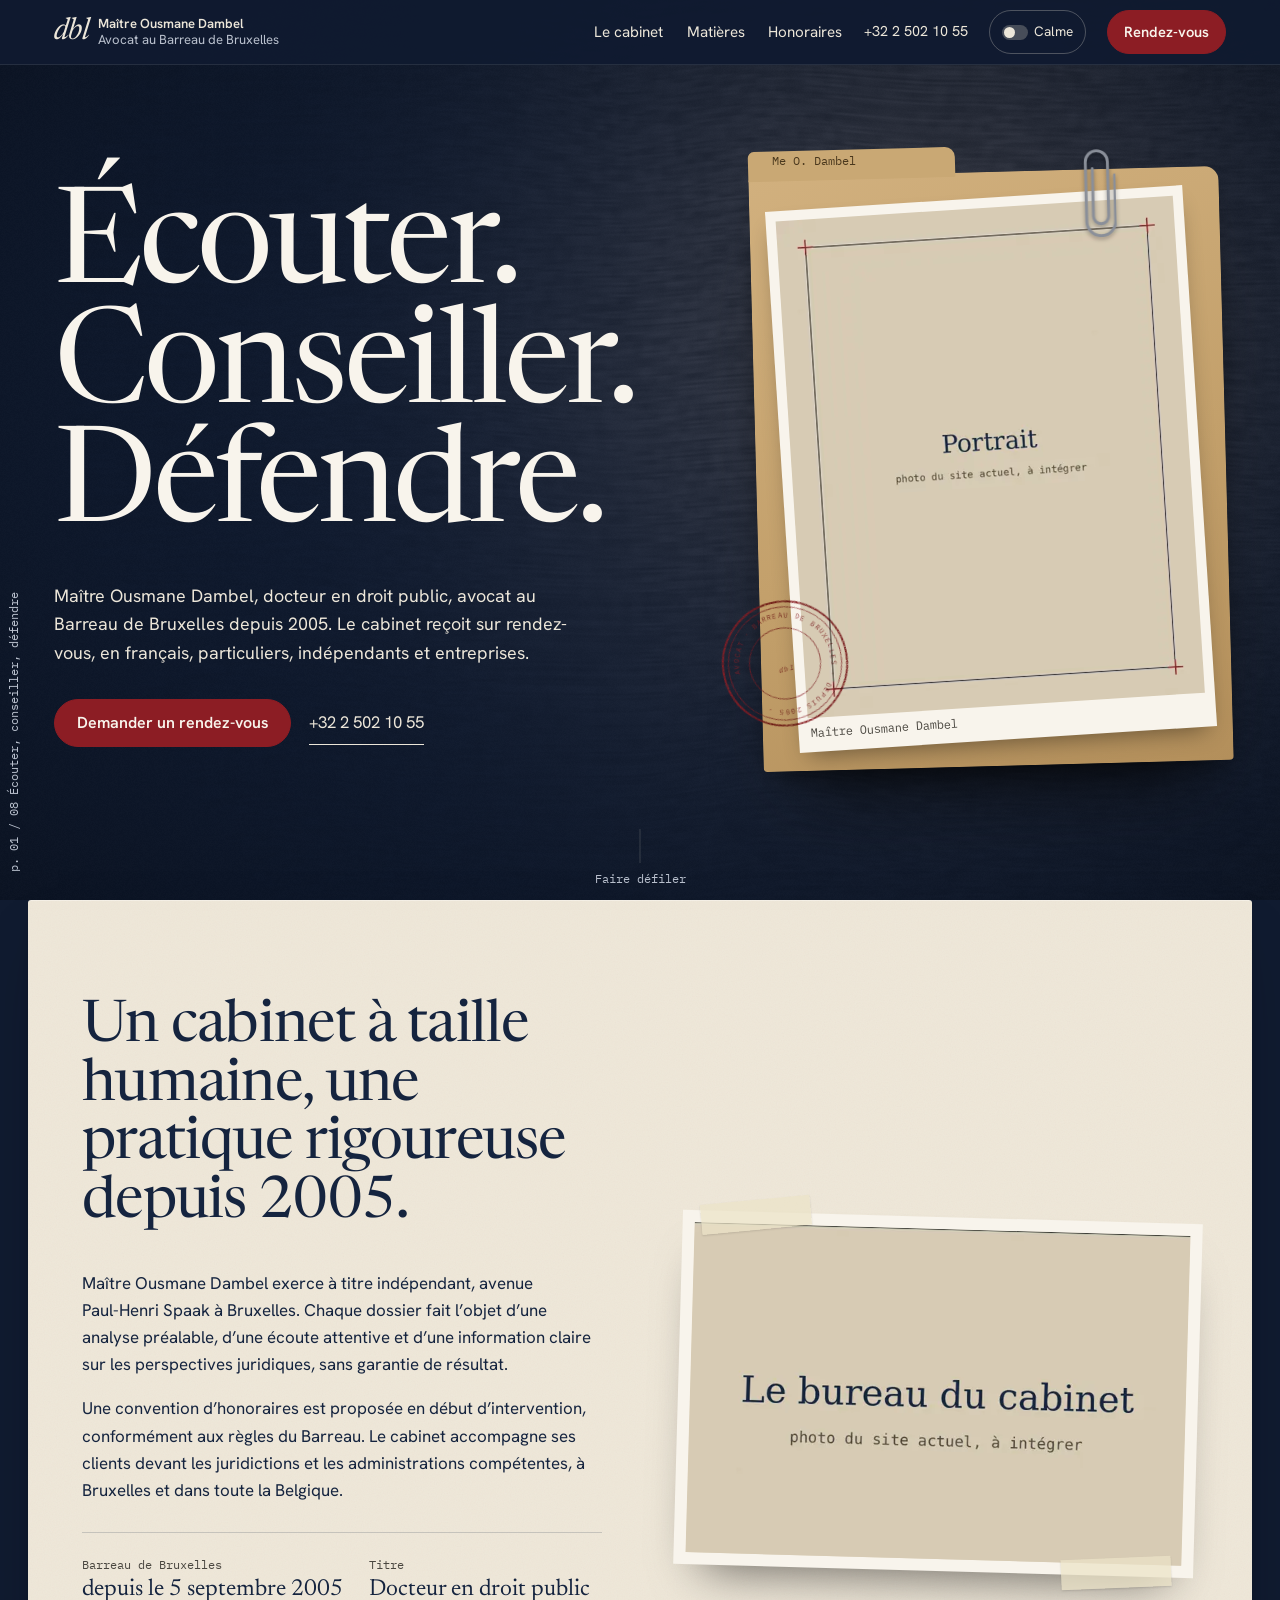
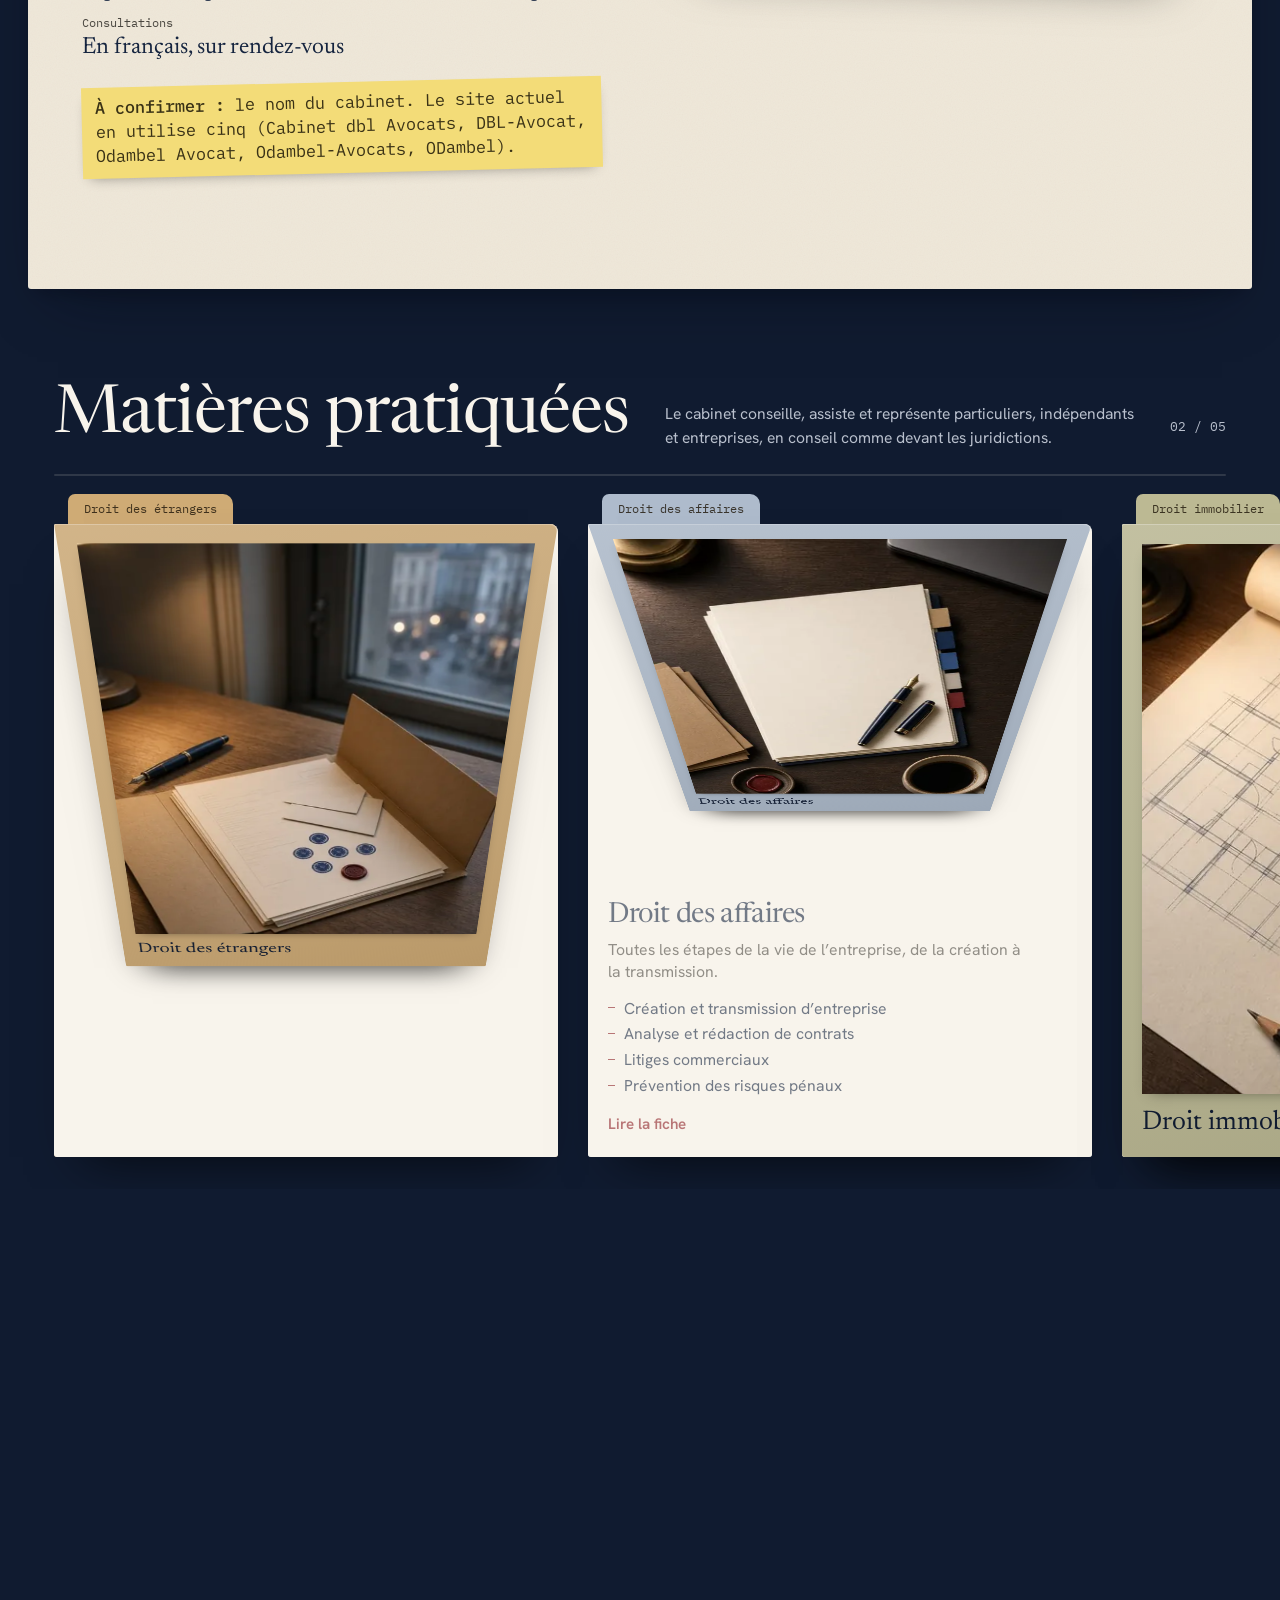
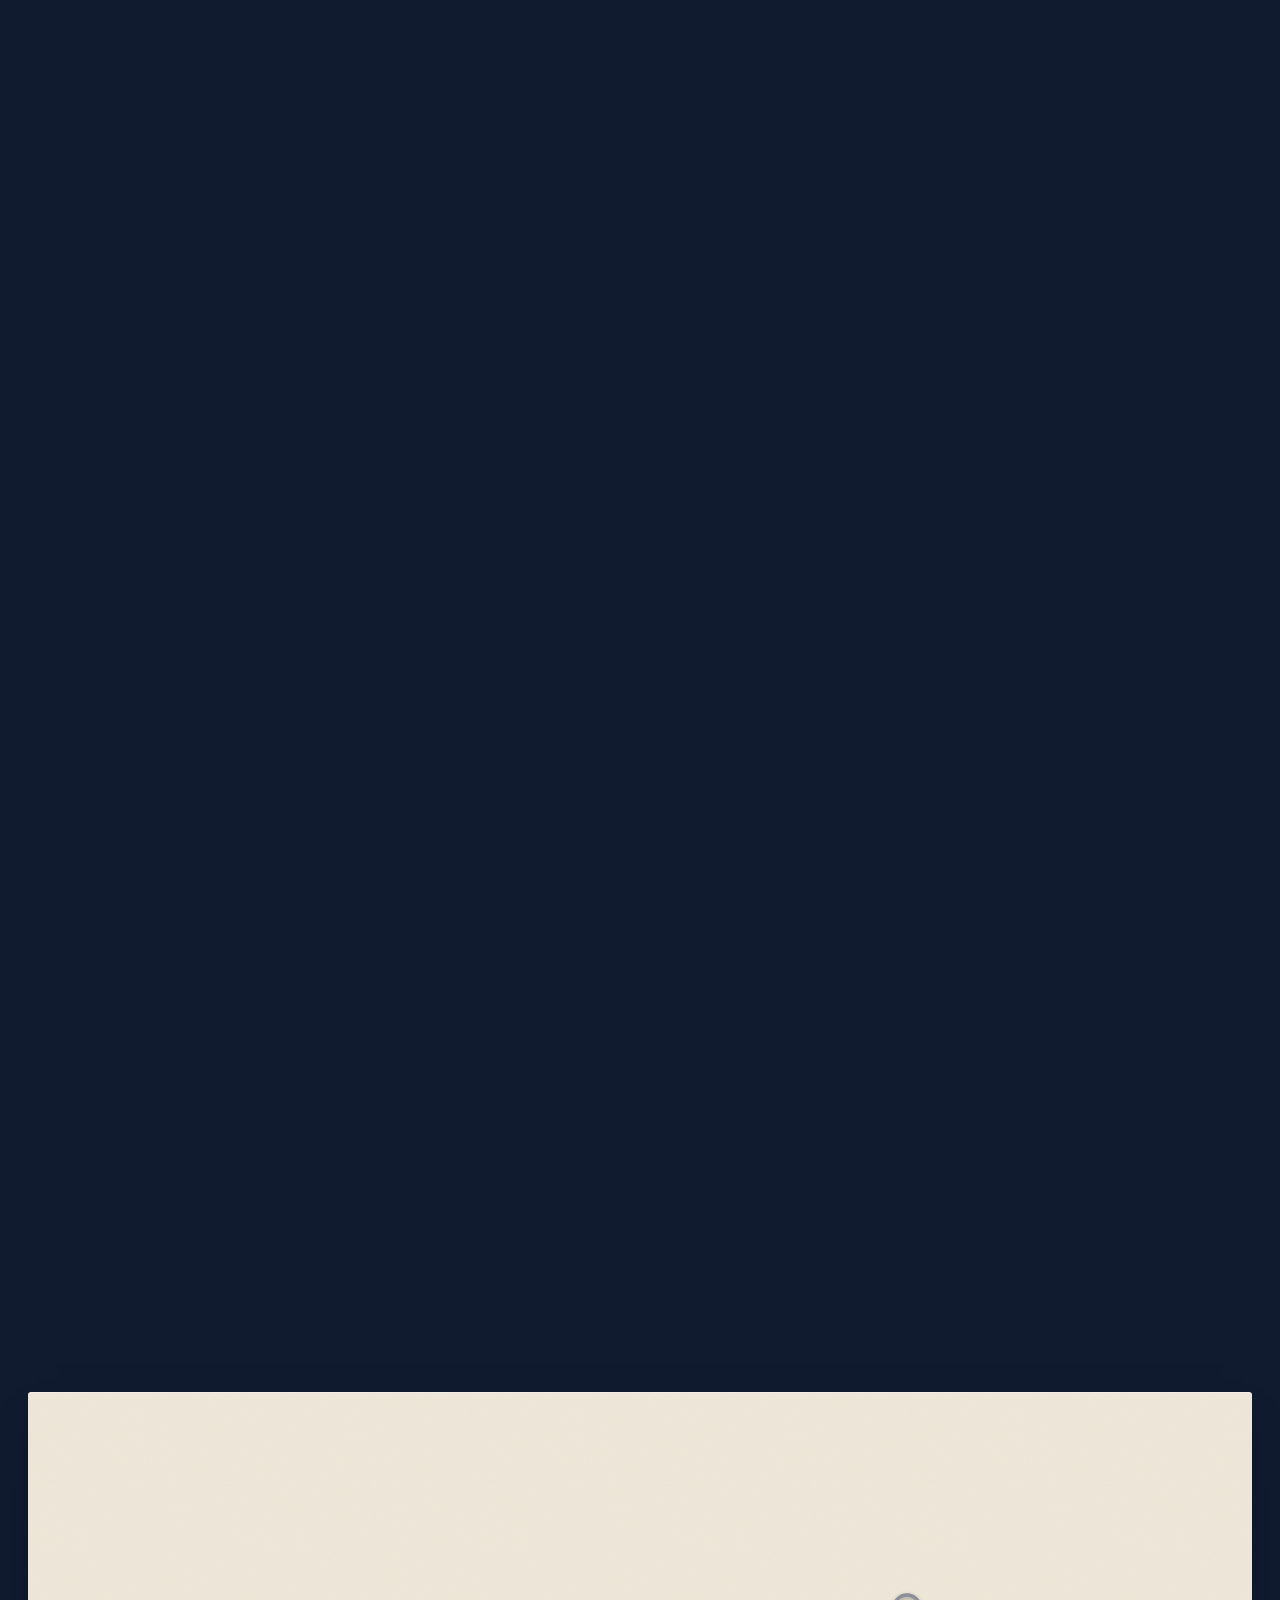
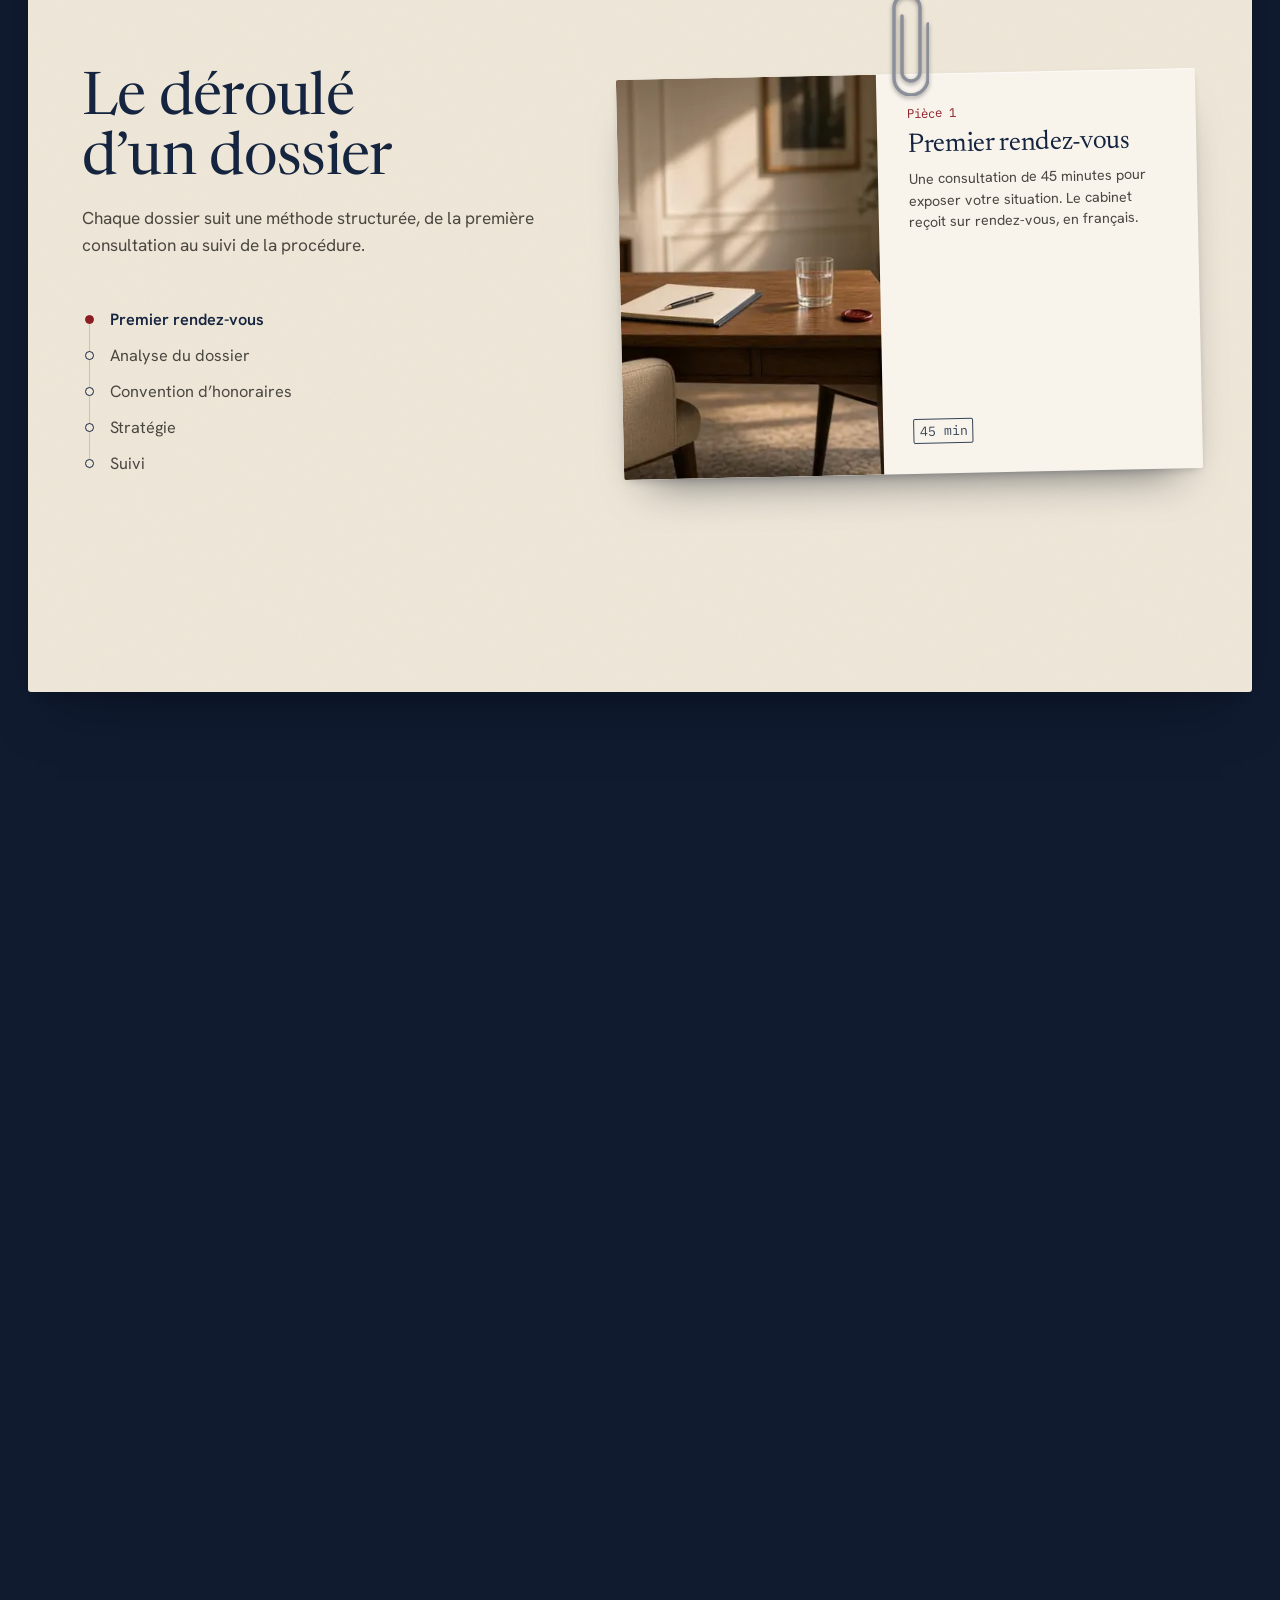
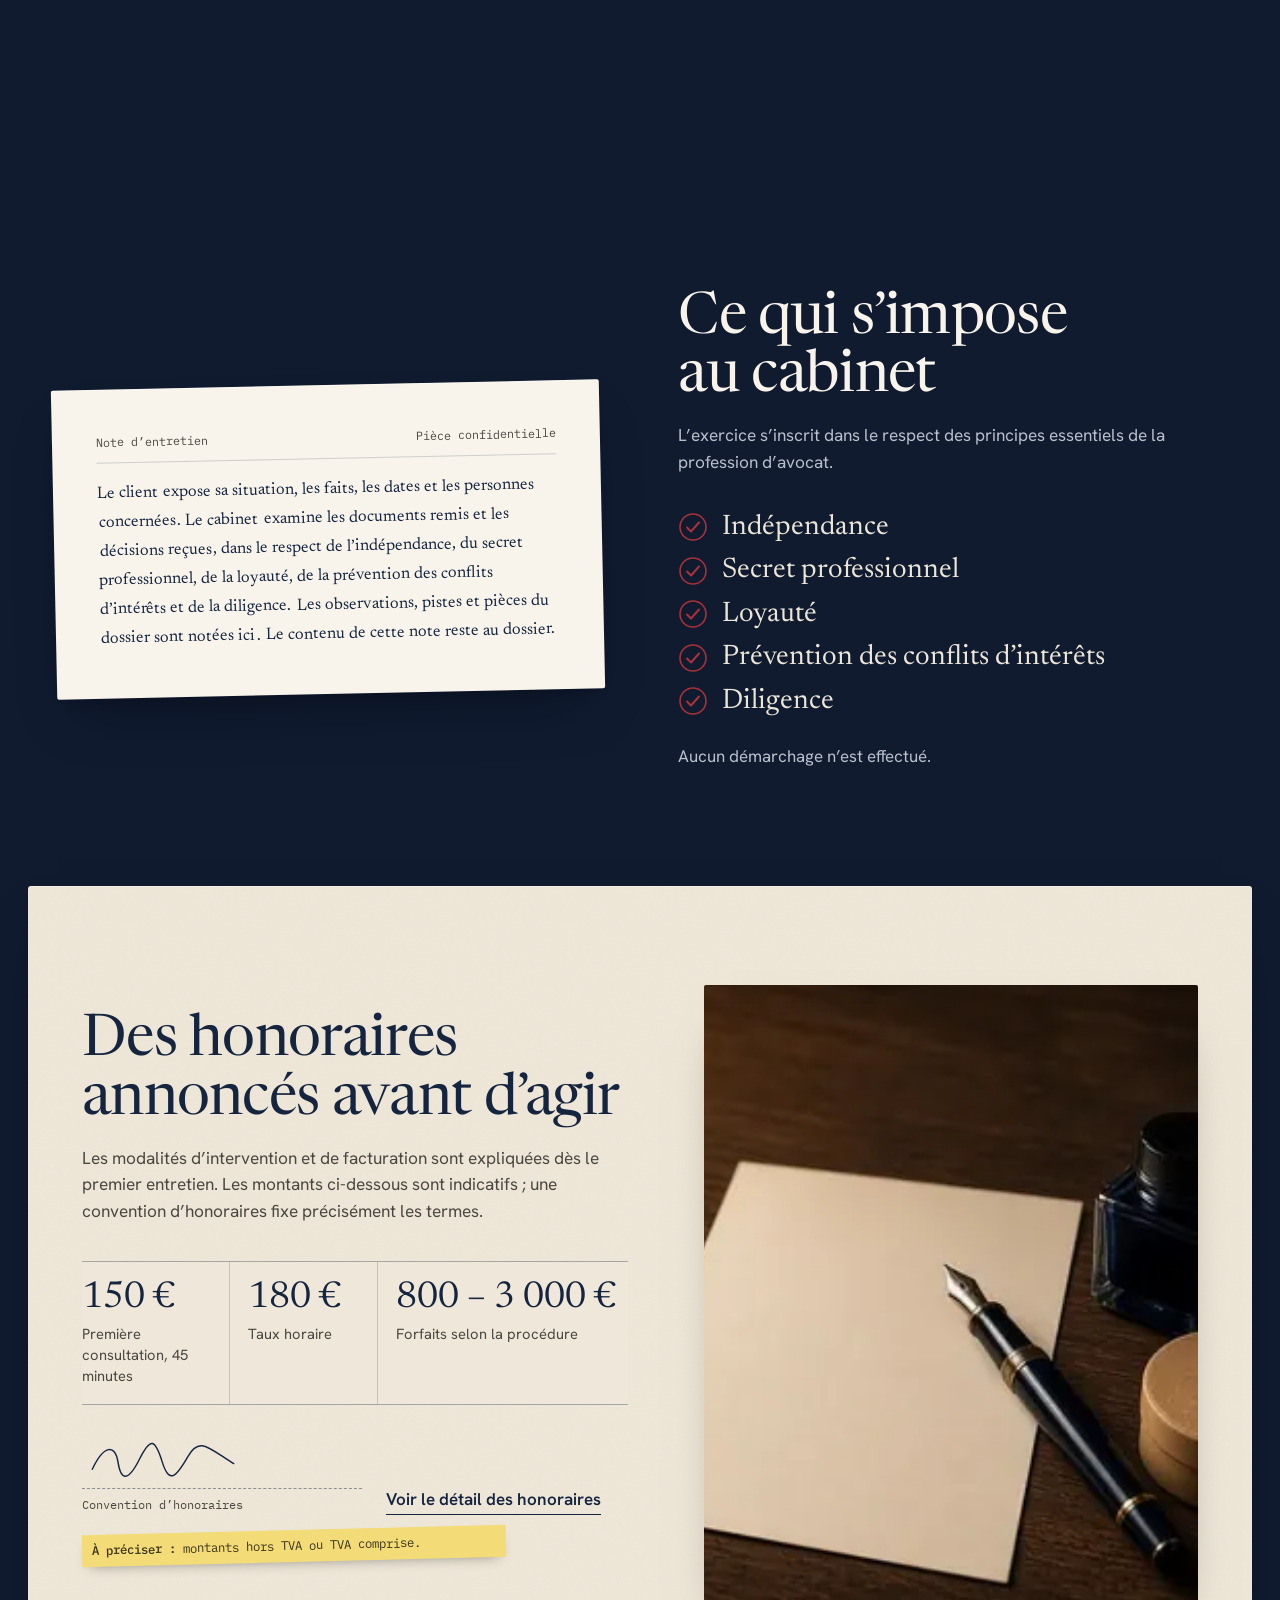
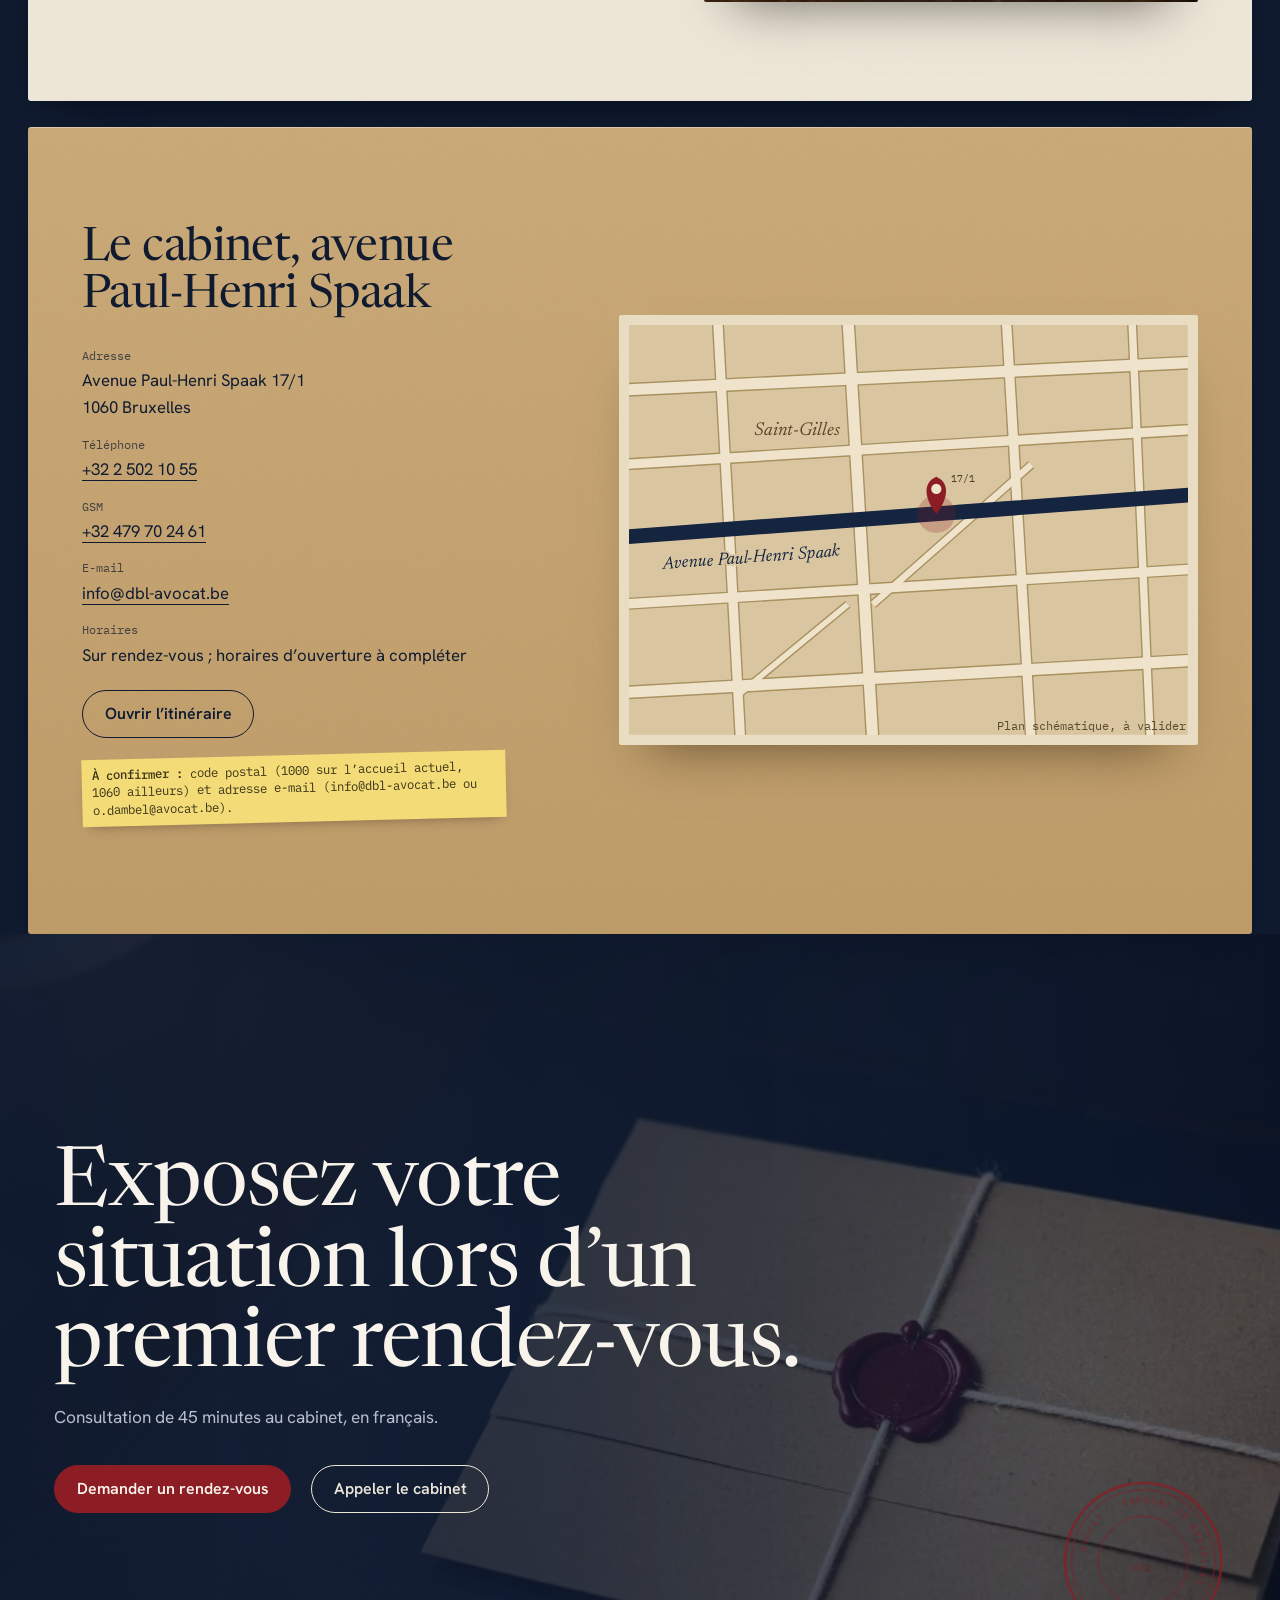
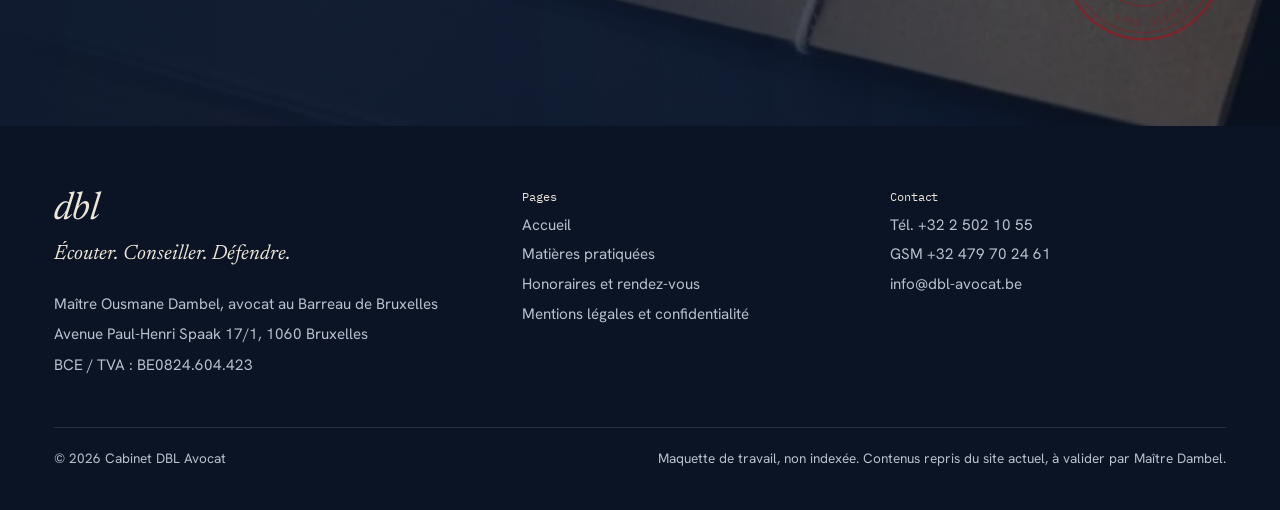
==== commit bafe9588: "Maquette v2 audit et ameliorations" ====
--- a/index.html
+++ b/index.html
@@ -23,7 +23,7 @@
 <link rel="preload" href="/assets/fonts/newsreader-opsz-normal.woff2" as="font" type="font/woff2" crossorigin>
 <link rel="preload" href="/assets/fonts/newsreader-opsz-italic.woff2" as="font" type="font/woff2" crossorigin>
 <link rel="preload" href="/assets/fonts/hanken-grotesk-wght.woff2" as="font" type="font/woff2" crossorigin>
-<link rel="stylesheet" href="/assets/css/site.css?v=1">
+<link rel="stylesheet" href="/assets/css/site.css?v=2">
 <script>
 (function(d){var h=d.documentElement;h.classList.remove('no-js');h.classList.add('js','fonts-pending');var calme=false,arrivee=false;
 try{var c=localStorage.getItem('dbl-calme');calme=c==='1'||(c===null&&matchMedia('(prefers-reduced-motion: reduce)').matches);}catch(e){}
@@ -35,8 +35,8 @@
 <script src="/assets/js/vendor/gsap.min.js" defer></script>
 <script src="/assets/js/vendor/ScrollTrigger.min.js" defer></script>
 <script src="/assets/js/vendor/SplitText.min.js" defer></script>
-<link rel="modulepreload" href="/assets/js/gl.js?v=1">
-<script type="module" src="/assets/js/main.js?v=1"></script>
+<link rel="modulepreload" href="/assets/js/gl.js?v=2">
+<script type="module" src="/assets/js/main.js?v=2"></script>
 </head>
 <body>
 <a class="lien-evitement" href="#contenu">Aller au contenu</a>
@@ -97,7 +97,7 @@
 <main id="contenu">
 
   <!-- 1. Une -->
-  <section class="une s-nuit" data-folio="Écouter, conseiller, défendre" aria-labelledby="titre-une">
+  <section class="une s-nuit" id="une" data-folio="Écouter, conseiller, défendre" aria-labelledby="titre-une">
     <div class="gout une__grille">
       <div class="une__texte">
         <h1 class="une__titre" id="titre-une"><span>Écouter.</span><span>Conseiller.</span><span>Défendre.</span></h1>
@@ -122,6 +122,7 @@
         <div class="chemise-une__couverture" aria-hidden="true"></div>
       </div>
     </div>
+    <a class="defiler" href="#cabinet" aria-label="Faire défiler jusqu’au cabinet"><span class="defiler__trait" aria-hidden="true"></span><span class="defiler__txt">Faire défiler</span></a>
   </section>
 
   <!-- 2. Le cabinet -->
@@ -159,12 +160,14 @@
       <p class="chapeau">Le cabinet conseille, assiste et représente particuliers, indépendants et entreprises, en conseil comme devant les juridictions.</p>
       <p class="matieres__compteur" aria-hidden="true"><span data-compteur-matiere>01</span> / 05</p>
     </div>
+    <div class="matieres__progression" aria-hidden="true"><span></span></div>
     <div class="matieres__piste">
-      <a class="chemise" href="/matieres#etrangers" style="--teinte:#c9a672" data-curseur="lire">
+      <a class="chemise" href="/matieres#etrangers" aria-label="Droit des étrangers : Séjour, regroupement familial et recours, avec une attention particulière à la situation personnelle et familiale. Lire la fiche" style="--teinte:#c9a672" data-curseur="lire">
         <span class="chemise__onglet">Droit des étrangers</span>
         <div class="chemise__corps">
           <div class="chemise__feuille">
-            <div class="chemise__contenu"><h3>Séjour, famille, recours</h3>
+            <div class="chemise__contenu"><p class="chemise__titre">Droit des étrangers</p>
+            <p class="chemise__desc">Séjour, regroupement familial et recours, avec une attention particulière à la situation personnelle et familiale.</p>
             <ul>
               <li>Séjour pour raisons humanitaires <span class="reference">9bis</span></li>
               <li>Regroupement familial</li>
@@ -176,15 +179,16 @@
           </div>
           <div class="chemise__couverture">
             <div class="chemise__couverture-img"><img src="/assets/img/matiere-etrangers-petit.webp" srcset="/assets/img/matiere-etrangers-petit.webp 480w, /assets/img/matiere-etrangers-grand.webp 784w" sizes="(max-width: 899px) 90vw, 30vw" width="784" height="980" alt="" loading="lazy"></div>
-            <h3>Droit des étrangers</h3>
+            <p class="chemise__couv-titre">Droit des étrangers</p>
           </div>
         </div>
       </a>
-      <a class="chemise" href="/matieres#affaires" style="--teinte:#a9b6c6" data-curseur="lire">
+      <a class="chemise" href="/matieres#affaires" aria-label="Droit des affaires : Toutes les étapes de la vie de l’entreprise, de la création à la transmission. Lire la fiche" style="--teinte:#a9b6c6" data-curseur="lire">
         <span class="chemise__onglet">Droit des affaires</span>
         <div class="chemise__corps">
           <div class="chemise__feuille">
-            <div class="chemise__contenu"><h3>De la création à la transmission</h3>
+            <div class="chemise__contenu"><p class="chemise__titre">Droit des affaires</p>
+            <p class="chemise__desc">Toutes les étapes de la vie de l’entreprise, de la création à la transmission.</p>
             <ul>
               <li>Création et transmission d’entreprise</li>
               <li>Analyse et rédaction de contrats</li>
@@ -195,15 +199,16 @@
           </div>
           <div class="chemise__couverture">
             <div class="chemise__couverture-img"><img src="/assets/img/matiere-affaires-petit.webp" srcset="/assets/img/matiere-affaires-petit.webp 480w, /assets/img/matiere-affaires-grand.webp 784w" sizes="(max-width: 899px) 90vw, 30vw" width="784" height="980" alt="" loading="lazy"></div>
-            <h3>Droit des affaires</h3>
+            <p class="chemise__couv-titre">Droit des affaires</p>
           </div>
         </div>
       </a>
-      <a class="chemise" href="/matieres#immobilier" style="--teinte:#b7b48f" data-curseur="lire">
+      <a class="chemise" href="/matieres#immobilier" aria-label="Droit immobilier : Propriétaires, locataires et investisseurs : conseil et défense. Lire la fiche" style="--teinte:#b7b48f" data-curseur="lire">
         <span class="chemise__onglet">Droit immobilier</span>
         <div class="chemise__corps">
           <div class="chemise__feuille">
-            <div class="chemise__contenu"><h3>Propriétaires, locataires, investisseurs</h3>
+            <div class="chemise__contenu"><p class="chemise__titre">Droit immobilier</p>
+            <p class="chemise__desc">Propriétaires, locataires et investisseurs : conseil et défense.</p>
             <ul>
               <li>Vente</li>
               <li>Location et baux</li>
@@ -214,15 +219,16 @@
           </div>
           <div class="chemise__couverture">
             <div class="chemise__couverture-img"><img src="/assets/img/matiere-immobilier-petit.webp" srcset="/assets/img/matiere-immobilier-petit.webp 480w, /assets/img/matiere-immobilier-grand.webp 784w" sizes="(max-width: 899px) 90vw, 30vw" width="784" height="980" alt="" loading="lazy"></div>
-            <h3>Droit immobilier</h3>
+            <p class="chemise__couv-titre">Droit immobilier</p>
           </div>
         </div>
       </a>
-      <a class="chemise" href="/matieres#travail" style="--teinte:#cfa58f" data-curseur="lire">
+      <a class="chemise" href="/matieres#travail" aria-label="Droit du travail : Conseil et représentation devant le tribunal du travail. Lire la fiche" style="--teinte:#cfa58f" data-curseur="lire">
         <span class="chemise__onglet">Droit du travail</span>
         <div class="chemise__corps">
           <div class="chemise__feuille">
-            <div class="chemise__contenu"><h3>Devant le tribunal du travail</h3>
+            <div class="chemise__contenu"><p class="chemise__titre">Droit du travail</p>
+            <p class="chemise__desc">Conseil et représentation devant le tribunal du travail.</p>
             <ul>
               <li>Licenciement et rupture négociée</li>
               <li>Contrat et conditions de travail</li>
@@ -233,15 +239,16 @@
           </div>
           <div class="chemise__couverture">
             <div class="chemise__couverture-img"><img src="/assets/img/matiere-travail-petit.webp" srcset="/assets/img/matiere-travail-petit.webp 480w, /assets/img/matiere-travail-grand.webp 784w" sizes="(max-width: 899px) 90vw, 30vw" width="784" height="980" alt="" loading="lazy"></div>
-            <h3>Droit du travail</h3>
+            <p class="chemise__couv-titre">Droit du travail</p>
           </div>
         </div>
       </a>
-      <a class="chemise" href="/matieres#famille" style="--teinte:#d3b867" data-curseur="lire">
+      <a class="chemise" href="/matieres#famille" aria-label="Droit de la famille : Un accompagnement attentif dans les moments difficiles. Lire la fiche" style="--teinte:#d3b867" data-curseur="lire">
         <span class="chemise__onglet">Droit de la famille</span>
         <div class="chemise__corps">
           <div class="chemise__feuille">
-            <div class="chemise__contenu"><h3>Dans les moments difficiles</h3>
+            <div class="chemise__contenu"><p class="chemise__titre">Droit de la famille</p>
+            <p class="chemise__desc">Un accompagnement attentif dans les moments difficiles.</p>
             <ul>
               <li>Divorce et séparation</li>
               <li>Garde d’enfants</li>
@@ -251,7 +258,7 @@
           </div>
           <div class="chemise__couverture">
             <div class="chemise__couverture-img"><img src="/assets/img/matiere-famille-petit.webp" srcset="/assets/img/matiere-famille-petit.webp 480w, /assets/img/matiere-famille-grand.webp 784w" sizes="(max-width: 899px) 90vw, 30vw" width="784" height="980" alt="" loading="lazy"></div>
-            <h3>Droit de la famille</h3>
+            <p class="chemise__couv-titre">Droit de la famille</p>
           </div>
         </div>
       </a>
@@ -337,9 +344,7 @@
           <div><div class="compteur" data-compteur="800-3000">800 – 3 000 €</div><p>Forfaits selon la procédure</p></div>
         </div>
         <div class="signature">
-          <div class="signature__ligne">Convention d’honoraires
-            <svg viewBox="0 0 210 70" aria-hidden="true"><path data-trace d="M6 48 C 22 14, 38 12, 42 38 S 56 66, 72 34 S 94 6, 104 38 S 124 58, 140 30 S 168 18, 204 40" fill="none" stroke="currentColor" stroke-width="2" stroke-linecap="round"/></svg>
-          </div>
+          <div class="signature__bloc"><div class="signature__ligne"><svg viewBox="0 0 210 70" aria-hidden="true"><path data-trace d="M6 48 C 22 14, 38 12, 42 38 S 56 66, 72 34 S 94 6, 104 38 S 124 58, 140 30 S 168 18, 204 40" fill="none" stroke="currentColor" stroke-width="2" stroke-linecap="round"/></svg></div><span class="signature__label">Convention d’honoraires</span></div>
           <a class="lien-encre" href="/honoraires" style="font-weight:600">Voir le détail des honoraires</a>
         </div>
         <p class="postit postit--bloc"><strong>À préciser :</strong> montants hors TVA ou TVA comprise.</p>
@@ -430,6 +435,7 @@
     <div class="pied__grille">
       <div>
         <h2>dbl</h2>
+        <p class="pied__devise">Écouter. Conseiller. Défendre.</p>
         <p>Maître Ousmane Dambel, avocat au Barreau de Bruxelles</p>
         <p>Avenue Paul-Henri Spaak 17/1, 1060 Bruxelles</p>
         <p>BCE / TVA : BE0824.604.423</p>
--- a/assets/css/site.css
+++ b/assets/css/site.css
@@ -115,7 +115,7 @@
 .s-papier + .s-papier, .s-papier + .s-kraft, .s-kraft + .s-papier { margin-top: clamp(14px, 2vw, 28px); }
 
 /* ---------- Typo ---------- */
-.titre-section { font-size: clamp(2.2rem, min(5.2vw, 9vh), 4.6rem); line-height: 1.02; font-variation-settings: "opsz" 72; }
+.titre-section { font-size: clamp(2.1rem, min(4.5vw, 8.6vh), 4.4rem); line-height: 1.02; font-variation-settings: "opsz" 72; }
 .chapeau { font-size: clamp(1.08rem, 1.3vw, 1.25rem); line-height: 1.55; max-width: 38em; color: var(--graphite); }
 .s-nuit .chapeau { color: var(--sur-nuit-2); }
 .mono { font-family: var(--f-mono); font-size: .8125rem; letter-spacing: .01em; }
@@ -184,8 +184,7 @@
 .entete {
   position: fixed; inset: 0 0 auto 0; z-index: 60;
   color: var(--sur-nuit);
-  background: rgba(16, 27, 48, .9);
-  -webkit-backdrop-filter: blur(10px) saturate(1.2); backdrop-filter: blur(10px) saturate(1.2);
+  background: rgba(16, 27, 48, .96);
   border-bottom: 1px solid rgba(236, 230, 217, .1);
 }
 .entete__in { display: flex; align-items: center; gap: clamp(10px, 2vw, 28px); min-height: 64px; }
@@ -295,6 +294,13 @@
 .chemise-une .cachet { position: absolute; width: clamp(88px, 11vw, 132px); left: -9%; bottom: 7%; transform: rotate(-12deg); z-index: 4; mix-blend-mode: multiply; }
 .chemise-une__couverture { position: absolute; inset: 0; border-radius: 4px 14px 4px 4px; background: linear-gradient(160deg, #d5b582, #bf9b67); transform-origin: 0% 50%; z-index: 5; box-shadow: inset 0 0 0 1px rgba(0,0,0,.08); backface-visibility: hidden; pointer-events: none; transform: rotateY(-178deg); opacity: 0; }
 
+.une { position: relative; }
+.defiler { position: absolute; left: 50%; bottom: 12px; translate: -50% 0; display: flex; flex-direction: column; align-items: center; gap: 6px; min-height: 44px; min-width: 44px; text-decoration: none; color: var(--sur-nuit-2); font-family: var(--f-mono); font-size: .75rem; }
+.defiler__trait { width: 1px; height: 34px; background: rgba(236,230,217,.18); position: relative; overflow: hidden; }
+.defiler__trait::after { content: ""; position: absolute; inset: 0; background: var(--sur-nuit); transform: translateY(-100%); animation: defiler 2.4s cubic-bezier(.6,0,.3,1) infinite 2.6s; }
+@keyframes defiler { 0% { transform: translateY(-100%); } 55% { transform: translateY(0); } 100% { transform: translateY(100%); } }
+@media (max-width: 899px), (max-height: 779px) { .defiler { display: none; } }
+html.calme .defiler__trait::after { animation: none; transform: none; }
 /* ---------- Le cabinet ---------- */
 .cabinet__grille { display: grid; grid-template-columns: minmax(0, 1fr) minmax(0, 1fr); gap: clamp(32px, 6vw, 96px); align-items: center; }
 .cabinet__texte p { font-size: clamp(1.06rem, 1.25vw, 1.2rem); max-width: 34em; }
@@ -324,6 +330,9 @@
 .matieres__tete { flex: 0 0 auto; display: flex; flex-wrap: wrap; align-items: flex-end; justify-content: space-between; gap: 8px 32px; margin-bottom: clamp(12px, 2.6vh, 32px); }
 .section.matieres.horizontal .titre-section { font-size: clamp(2.2rem, min(5.2vw, 8.4vh), 4.6rem); }
 .matieres__tete .chapeau { max-width: 30em; margin: 0; font-size: clamp(.98rem, min(1.2vw, 2.2vh), 1.15rem); }
+.matieres__progression { display: none; }
+.section.matieres.horizontal .matieres__progression { display: block; flex: 0 0 auto; height: 2px; margin: 0 var(--gout) clamp(10px, 2vh, 20px); background: rgba(236,230,217,.14); border-radius: 2px; overflow: hidden; }
+.matieres__progression span { display: block; height: 100%; background: var(--kraft); transform: scaleX(0); transform-origin: left; }
 .matieres__compteur { font-family: var(--f-mono); font-size: .8rem; color: var(--sur-nuit-2); }
 .matieres__piste { display: flex; gap: clamp(18px, 2.4vw, 40px); }
 .section.matieres.horizontal .matieres__piste { flex: 1 1 auto; min-height: 0; max-height: 760px; align-items: stretch; padding-left: var(--gout); padding-right: 30vw; width: max-content; will-change: transform; }
@@ -354,7 +363,13 @@
   overflow: hidden;
 }
 .chemise__feuille::before { content: ""; position: absolute; inset: 0; background: var(--teinte); z-index: -1; }
-.chemise__contenu { display: flex; flex-direction: column; gap: .6em; }
+.chemise__contenu { display: flex; flex-direction: column; gap: .55em; }
+.chemise__titre { font-family: var(--f-titre); font-size: clamp(1.5rem, 3.1vh, 2.3rem); line-height: 1.02; margin: 0; letter-spacing: -.015em; font-variation-settings: "opsz" 60; }
+.chemise__desc { margin: 0 0 .3em; font-size: clamp(.86rem, 1.75vh, 1rem); line-height: 1.42; color: var(--graphite); }
+.chemise__couv-titre { flex: 0 0 auto; margin: 0; font-family: var(--f-titre); font-size: clamp(1.25rem, min(2.1vw, 3.3vh), 2.1rem); line-height: 1.02; color: var(--nuit); }
+.chemise__corps { container-type: size; }
+@container (max-height: 400px) { .chemise__desc { display: none; } }
+@container (max-height: 330px) { .chemise__feuille li:nth-child(n+4) { display: none; } }
 .chemise__feuille h3 { font-size: clamp(1.25rem, 2.1vh, 1.7rem); line-height: 1.08; }
 .chemise__feuille ul { display: grid; gap: .3em; font-size: clamp(.82rem, 1.75vh, 1rem); line-height: 1.35; }
 .chemise__feuille li { padding-left: 1em; position: relative; }
@@ -374,7 +389,6 @@
 }
 .chemise__couverture-img { flex: 1 1 auto; min-height: 0; overflow: hidden; background: rgba(0,0,0,.15); box-shadow: 0 6px 14px -8px rgba(0,0,0,.45); }
 .chemise__couverture-img img { width: 100%; height: 100%; object-fit: cover; }
-.chemise__couverture h3 { flex: 0 0 auto; font-size: clamp(1.25rem, min(2.1vw, 3.3vh), 2.1rem); line-height: 1.02; color: var(--nuit); }
 .chemise__couverture .mono { color: rgba(30, 22, 10, .7); }
 
 /* ---------- Inventaire des pièces ---------- */
@@ -443,10 +457,11 @@
 .compteur__piste { display: block; will-change: transform; }
 .compteur__piste > span { display: block; height: 1em; line-height: 1; }
 .compteurs p { margin: .5em 0 0; font-size: .92rem; color: var(--graphite); line-height: 1.4; }
-.signature { margin-top: 26px; display: flex; align-items: flex-end; gap: 18px; flex-wrap: wrap; }
-.signature svg { width: 210px; height: 70px; color: var(--encre); overflow: visible; }
-.signature__ligne { flex: 1 1 200px; border-bottom: 1px dashed rgba(21,36,63,.4); font-family: var(--f-mono); font-size: .76rem; color: var(--graphite); padding-bottom: 6px; position: relative; }
-.signature__ligne svg { position: absolute; right: 6px; left: auto; bottom: 4px; width: 150px; height: 50px; }
+.signature { margin-top: 26px; display: flex; align-items: flex-end; gap: 14px 24px; flex-wrap: wrap; }
+.signature__bloc { flex: 1 1 190px; max-width: 280px; }
+.signature__ligne { height: 58px; border-bottom: 1px dashed rgba(21,36,63,.45); position: relative; }
+.signature__ligne svg { position: absolute; left: 6px; bottom: 3px; width: 150px; height: 50px; color: var(--encre); overflow: visible; }
+.signature__label { display: block; margin-top: 6px; font-family: var(--f-mono); font-size: .76rem; color: var(--graphite); }
 .cadre-photo { position: relative; overflow: hidden; border-radius: 2px; background: var(--papier-2); box-shadow: 0 30px 50px -30px rgba(0,0,0,.55); }
 .cadre-photo img { width: 100%; height: 100%; object-fit: cover; }
 .cadre-photo--169 { aspect-ratio: 16 / 9; }
@@ -486,6 +501,7 @@
 .pied h2 { font-family: var(--f-titre); font-style: italic; font-size: 2.4rem; color: var(--sur-nuit); margin-bottom: .2em; }
 .pied h3 { font-family: var(--f-mono); font-size: .78rem; font-weight: 400; color: var(--sur-nuit); margin-bottom: .8em; }
 .pied p { margin: 0 0 .4em; }
+.pied .pied__devise { font-family: var(--f-titre); font-style: italic; font-size: 1.3rem; color: var(--sur-nuit); margin-bottom: 1em; }
 .pied a { text-decoration: none; }
 .pied a:hover { color: var(--sur-nuit); }
 .pied ul { display: grid; gap: .35em; }
@@ -507,7 +523,7 @@
 .pile__chemise { position: absolute; left: 5%; right: 5%; height: 20%; bottom: 3%; display: block; text-decoration: none; background: var(--teinte, var(--kraft)); border-radius: 3px 10px 3px 3px; box-shadow: 0 20px 34px -18px rgba(0,0,0,.7); }
 .pile__chemise::before { content: attr(data-onglet); position: absolute; top: -26px; left: var(--onglet-x, 10%); height: 28px; padding: 0 14px; display: flex; align-items: center; background: var(--teinte, var(--kraft)); border-radius: 6px 9px 0 0; font-family: var(--f-mono); font-size: .75rem; color: rgba(30,22,10,.82); white-space: nowrap; }
 
-.onglets { position: sticky; top: var(--entete-h); z-index: 30; background: rgba(16, 27, 48, .94); -webkit-backdrop-filter: blur(8px); backdrop-filter: blur(8px); border-bottom: 1px solid rgba(236,230,217,.1); }
+.onglets { position: sticky; top: var(--entete-h); z-index: 30; background: rgba(16, 27, 48, .97); border-bottom: 1px solid rgba(236,230,217,.1); }
 .onglets__liste { display: flex; gap: 6px; overflow-x: auto; scrollbar-width: none; padding-top: 10px; }
 .onglets__liste::-webkit-scrollbar { display: none; }
 .onglets a { flex: 0 0 auto; display: inline-flex; align-items: center; min-height: 44px; padding: 0 16px; border-radius: 8px 10px 0 0; background: rgba(236,230,217,.08); color: var(--sur-nuit); text-decoration: none; font-size: .92rem; transition: background-color .3s, color .3s; }
@@ -521,7 +537,7 @@
 .dossier__texte { font-size: clamp(1.04rem, 1.2vw, 1.15rem); max-width: 36em; margin-top: 1em; }
 .dossier__liste { margin-top: 1.4em; display: grid; gap: 0; border-top: 1px solid var(--trait); }
 .dossier__liste li { display: flex; justify-content: space-between; gap: 16px; align-items: baseline; padding: .7em 0; border-bottom: 1px solid var(--trait); font-size: 1.05rem; }
-.dossier__liste li .reference { font-size: .72rem; }
+.dossier__liste li .reference { font-size: .75rem; }
 .dossier__couverture {
   position: absolute; inset: -18px -18px -18px -18px;
   background: var(--teinte, var(--kraft));
@@ -563,7 +579,8 @@
 .convention__feuille .lignes span:nth-child(2) { width: 86%; }
 .convention__feuille .lignes span:nth-child(3) { width: 72%; }
 .convention__feuille .signature { margin-top: 14px; }
-.convention__feuille .signature svg { width: 150px; height: 50px; }
+.convention__feuille .signature__ligne { height: 46px; }
+.convention__feuille .signature__ligne svg { width: 130px; height: 44px; }
 
 .modalites { display: grid; grid-template-columns: repeat(3, minmax(0, 1fr)); gap: clamp(14px, 2vw, 28px); margin-top: 40px; }
 .fiche { position: relative; perspective: 1200px; min-height: 280px; }
@@ -659,8 +676,17 @@
 @media (max-width: 1100px) {
   .nav .nav__lien { display: none; }
   .entete__tel { display: none; }
+  .menu-bouton { display: inline-flex; align-items: center; justify-content: center; }
 }
 @media (max-width: 899px) {
+  .tarifs .cadre-photo--45 { aspect-ratio: 16 / 10; }
+  .fiche, .fiche__bouton { min-height: 210px; }
+  .rdv__grille { row-gap: 22px; }
+  .rdv__infos { display: contents; }
+  .rdv__infos > * { order: 3; }
+  .rdv__infos > h2, .rdv__infos > .chapeau { order: 1; }
+  .rdv__grille > div:not(.rdv__infos) { order: 2; }
+  .rdv__infos > .chapeau { margin-bottom: 0; }
   .pile { aspect-ratio: 4 / 5; margin-top: 30px; }
   .h-une, .m-une { min-height: auto; }
   .une__grille, .cabinet__grille, .inventaire__grille, .secret__grille, .tarifs__grille, .acces__grille, .m-une__grille, .h-une__grille, .dossier__interieur, .rdv__grille, .tarifs-page__grille, .p404__grille { grid-template-columns: minmax(0, 1fr); }
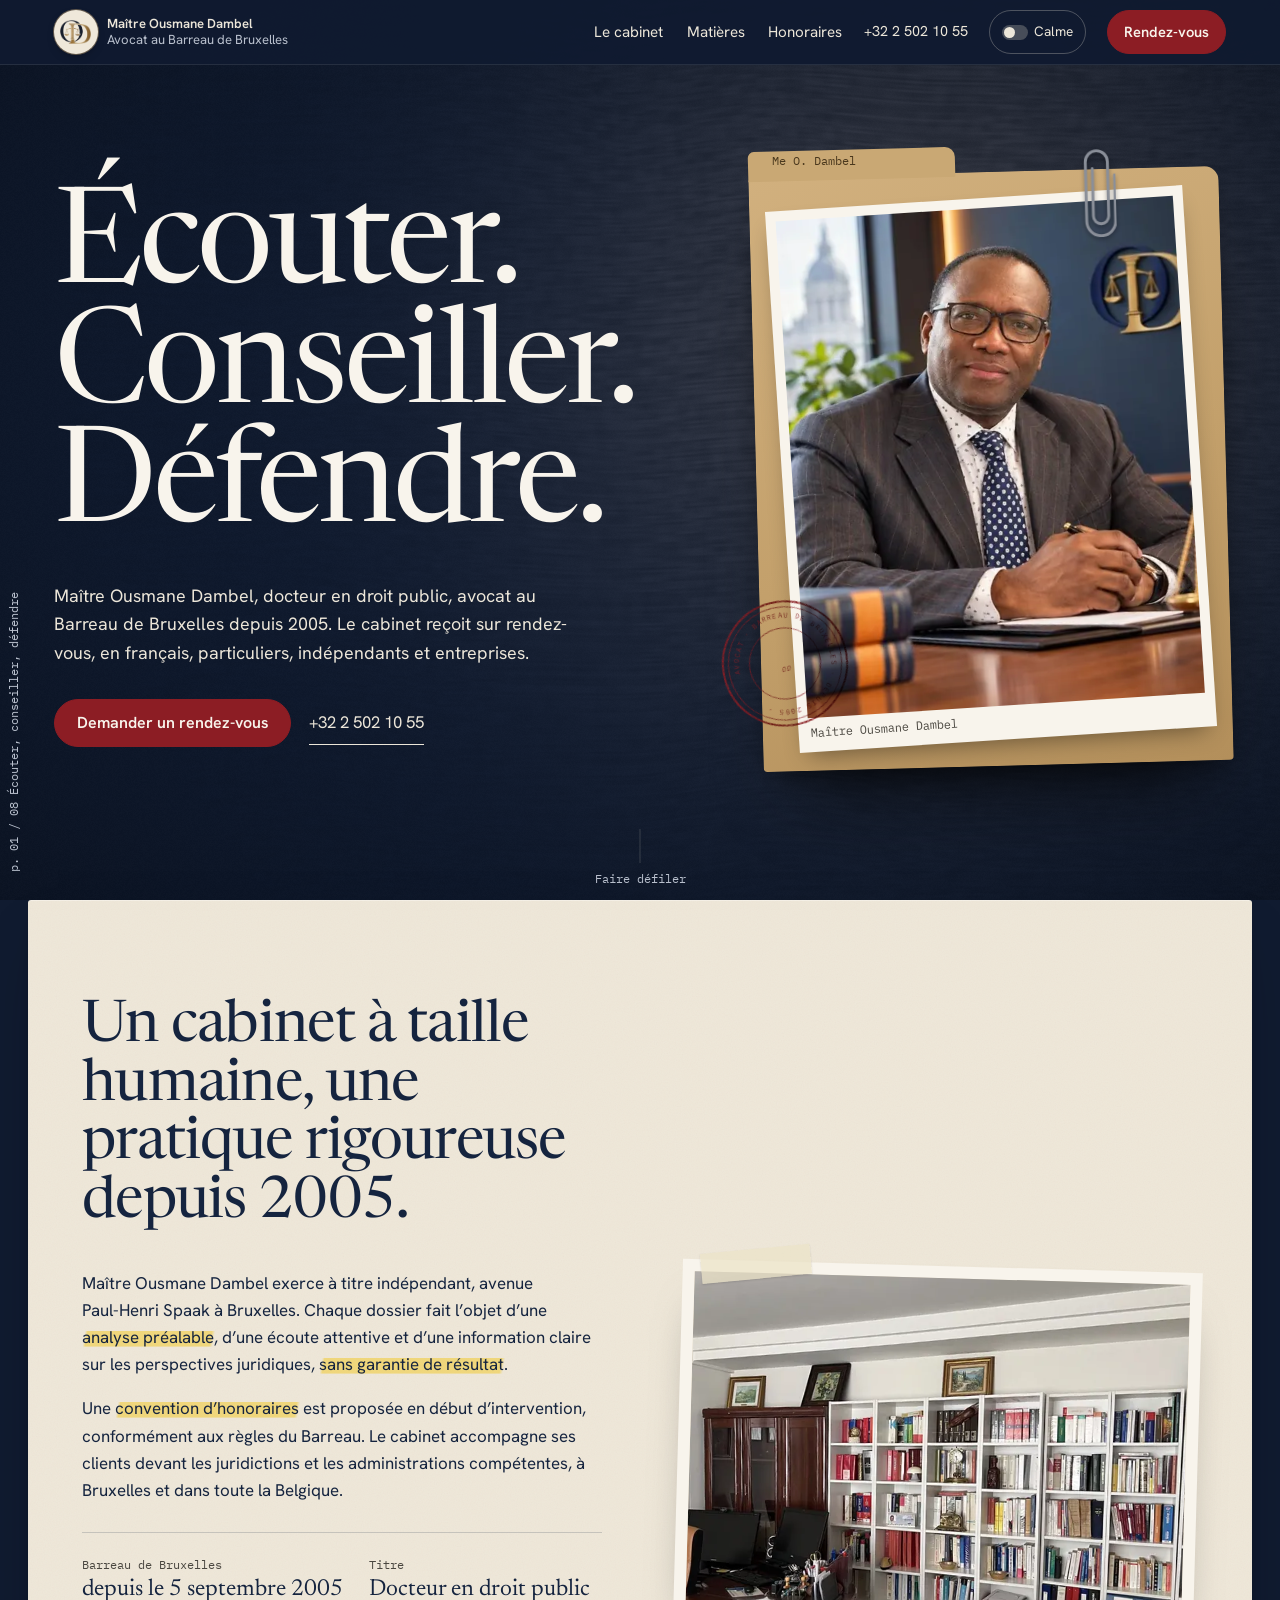
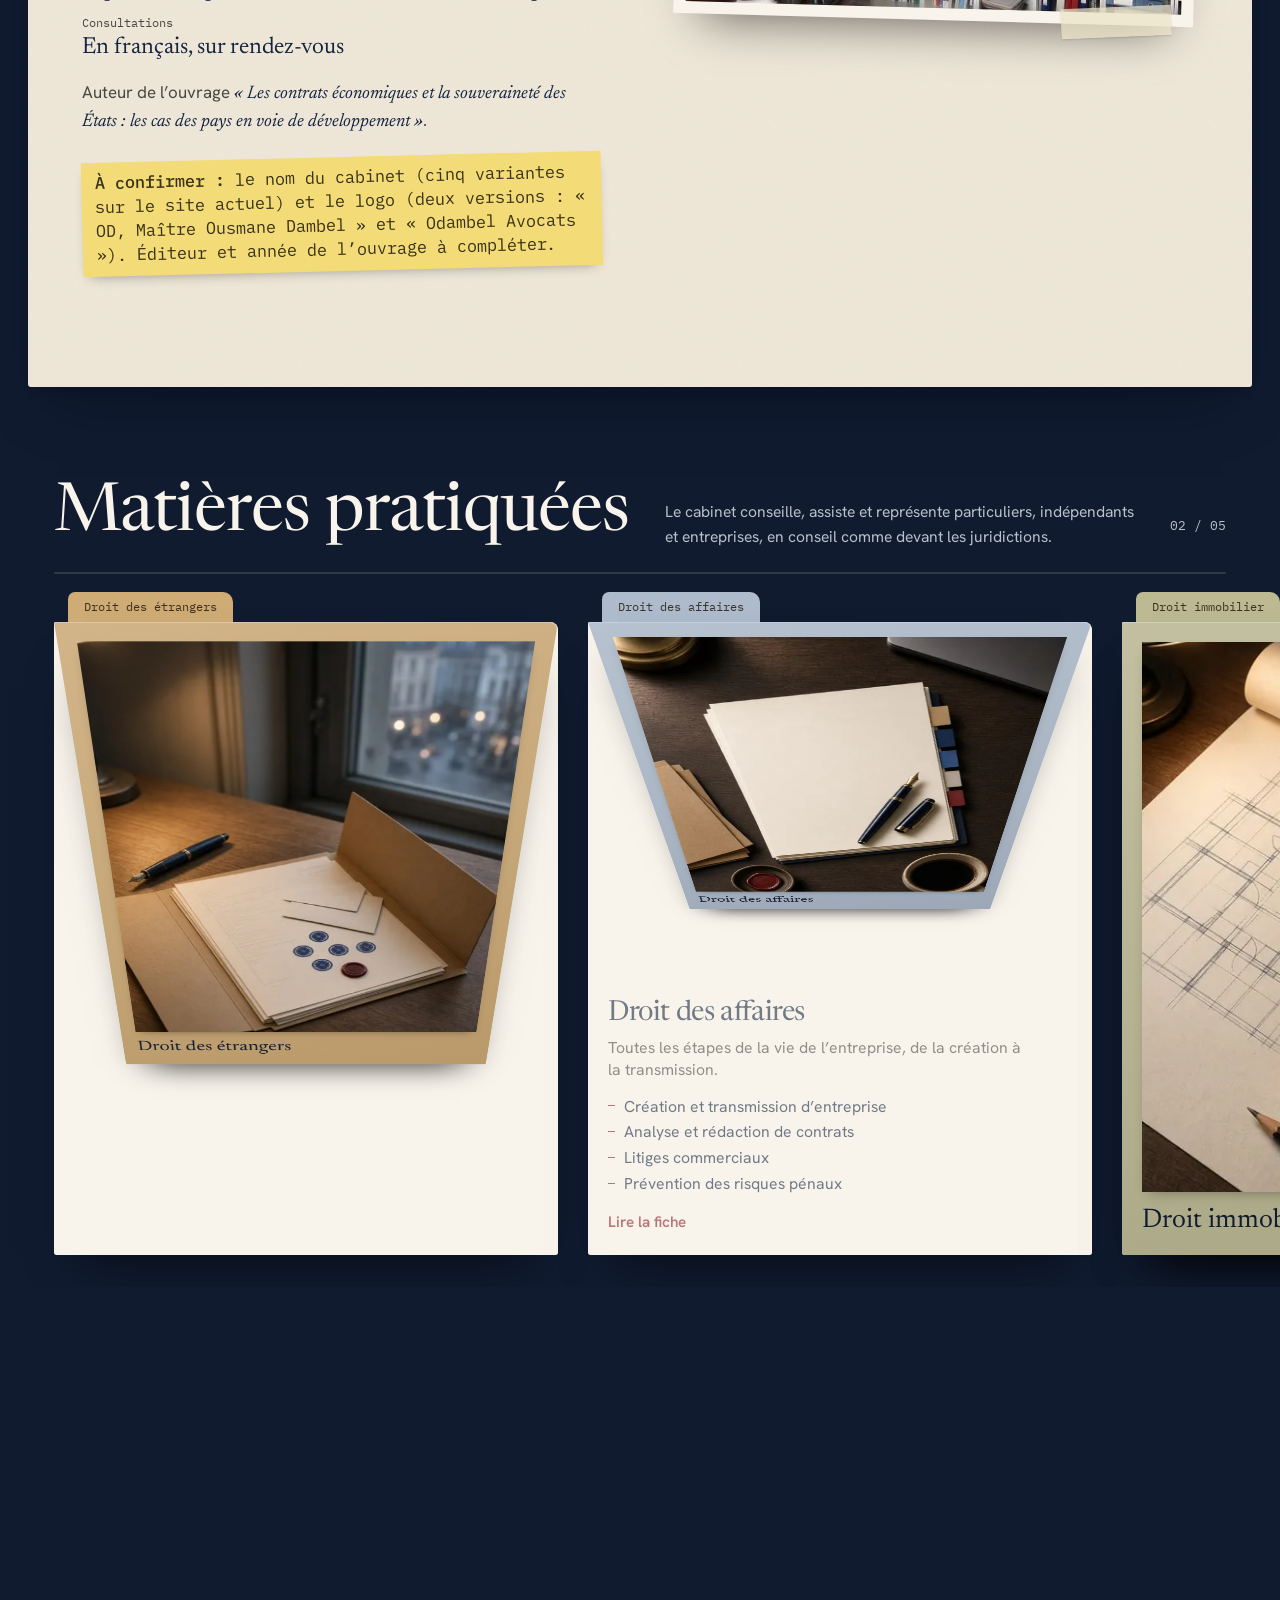
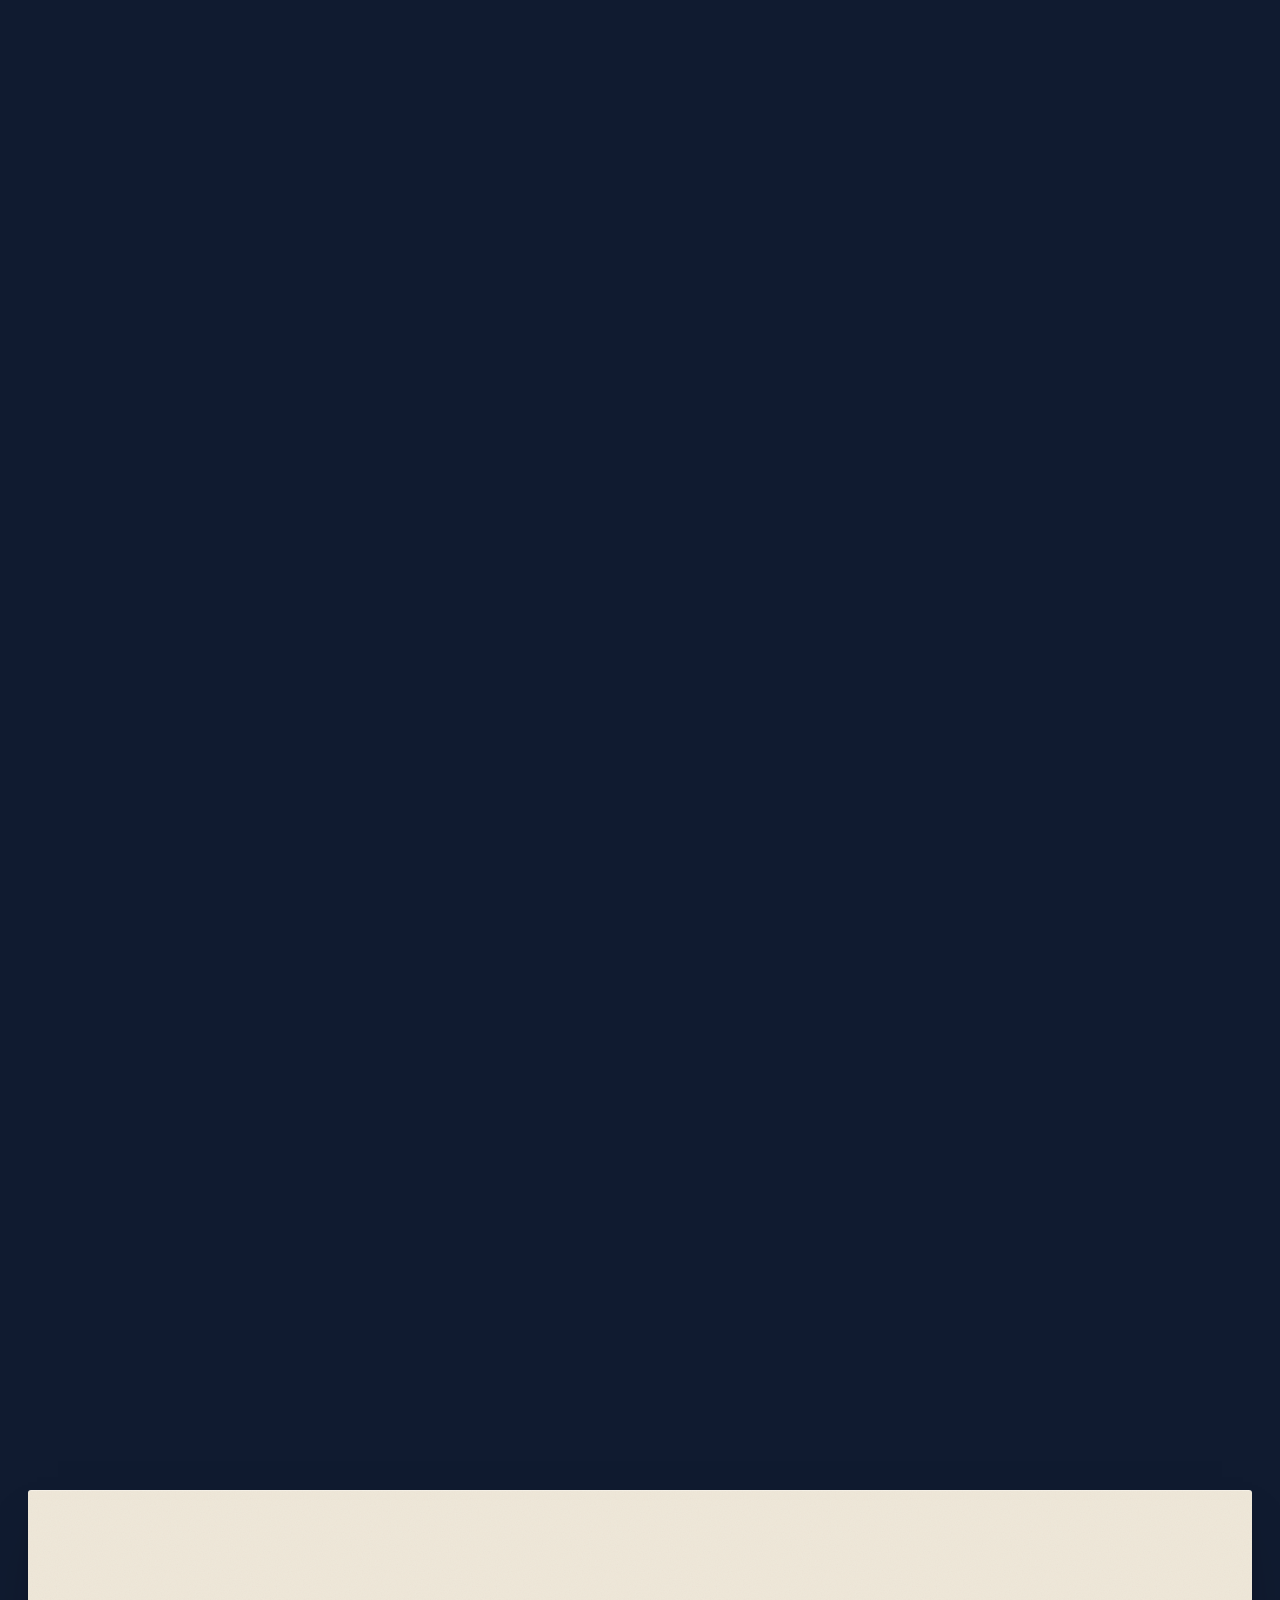
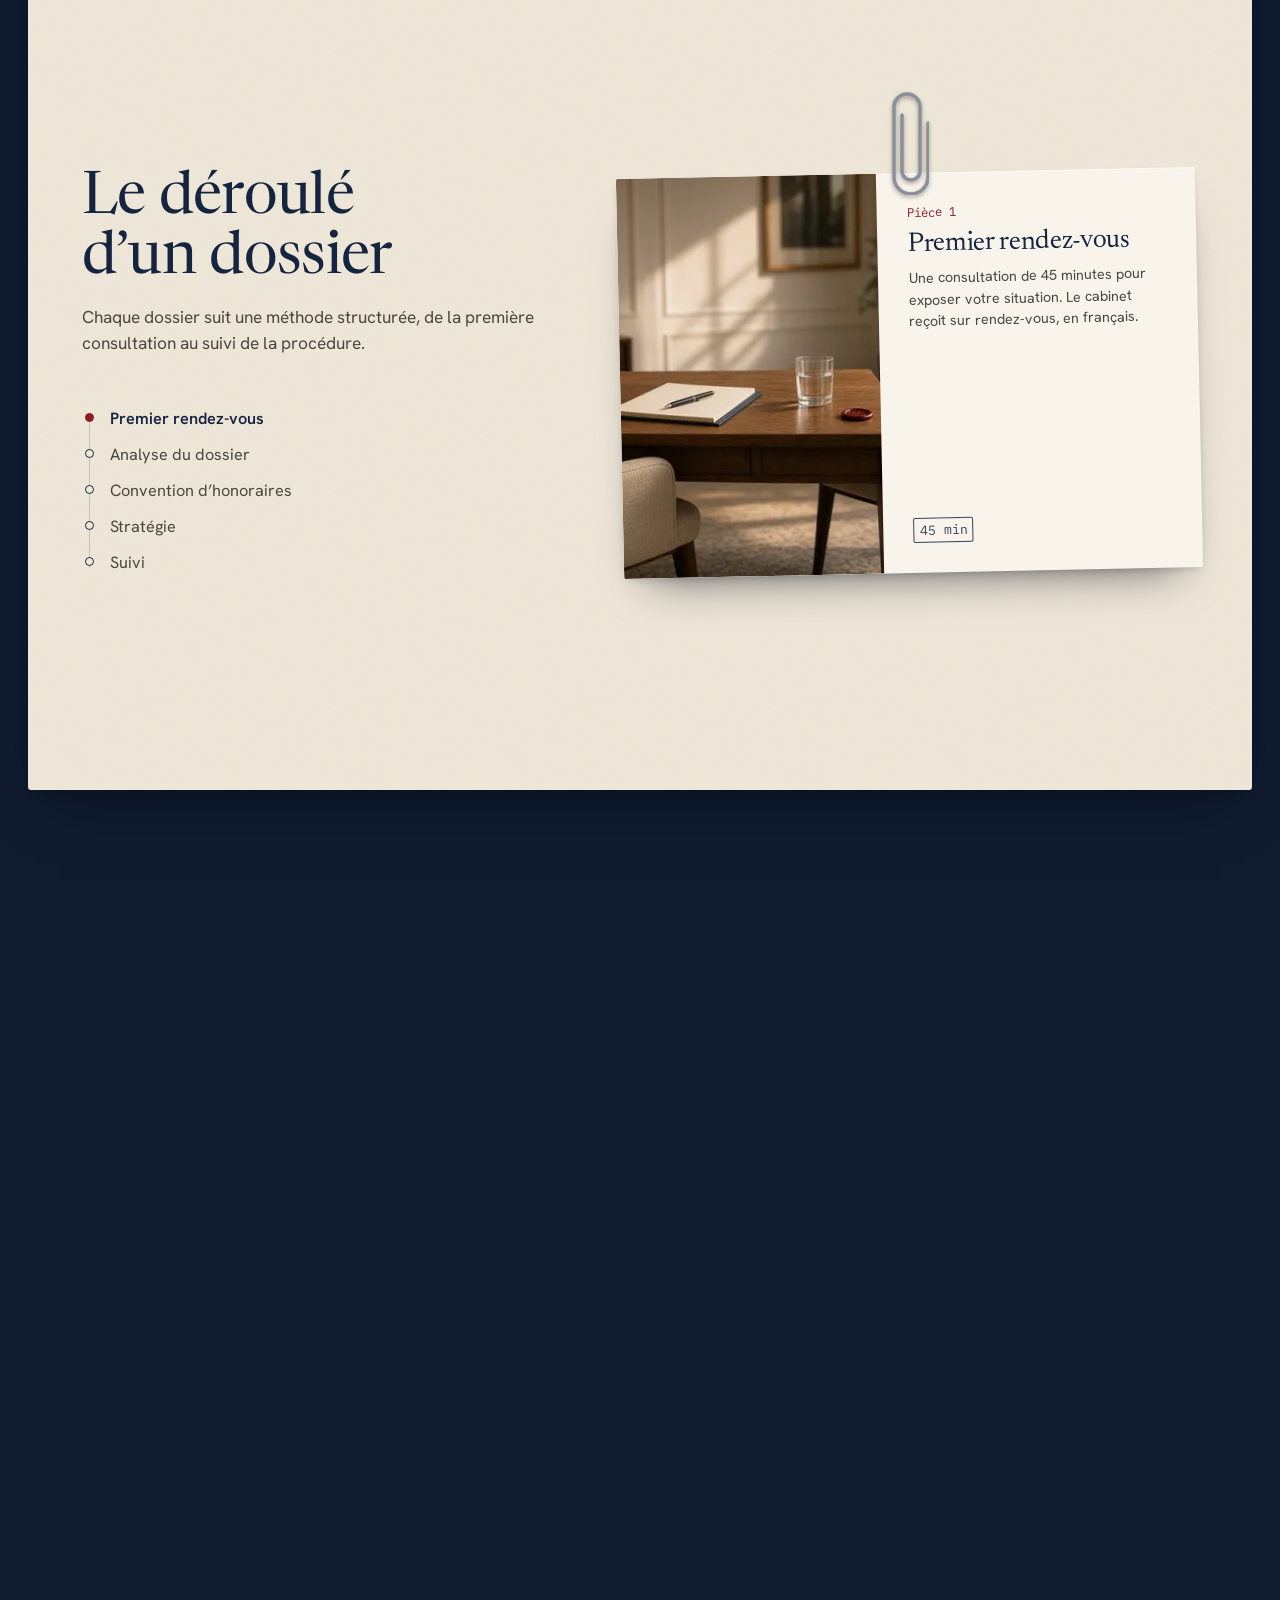
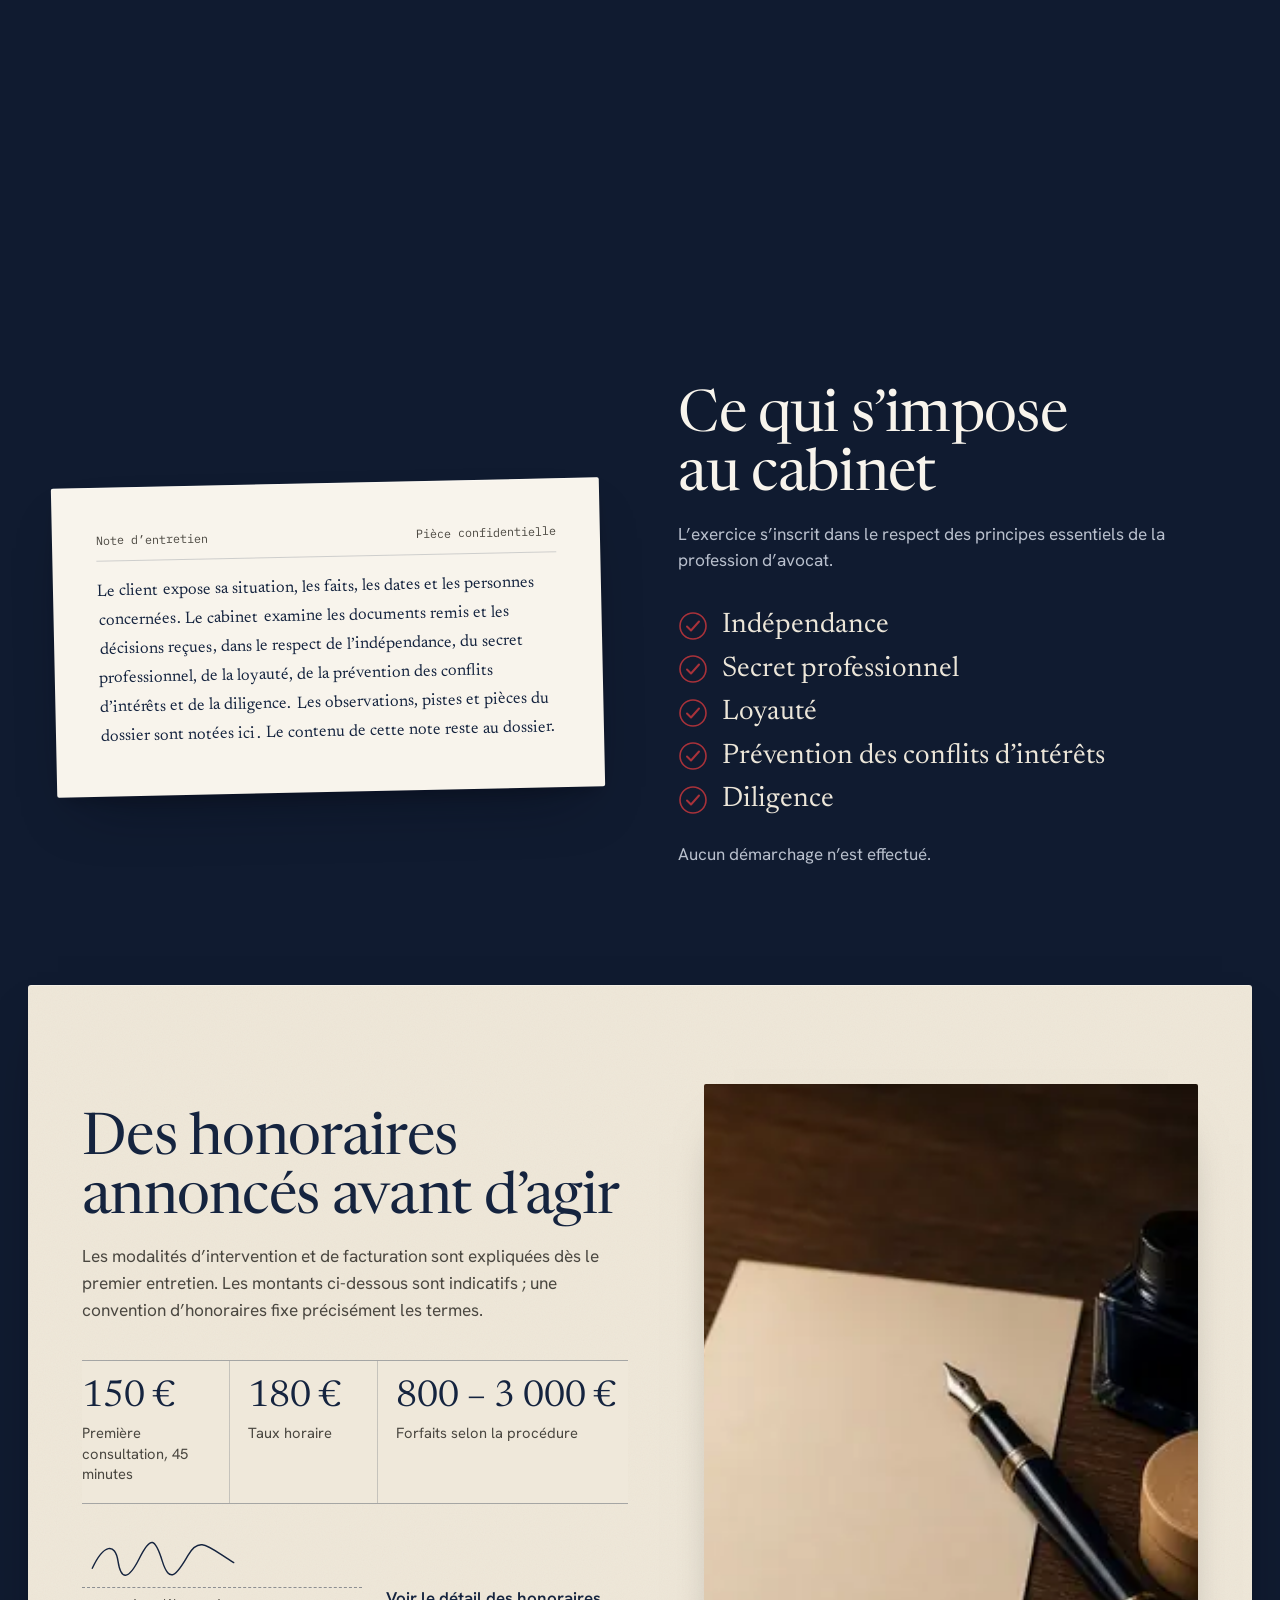
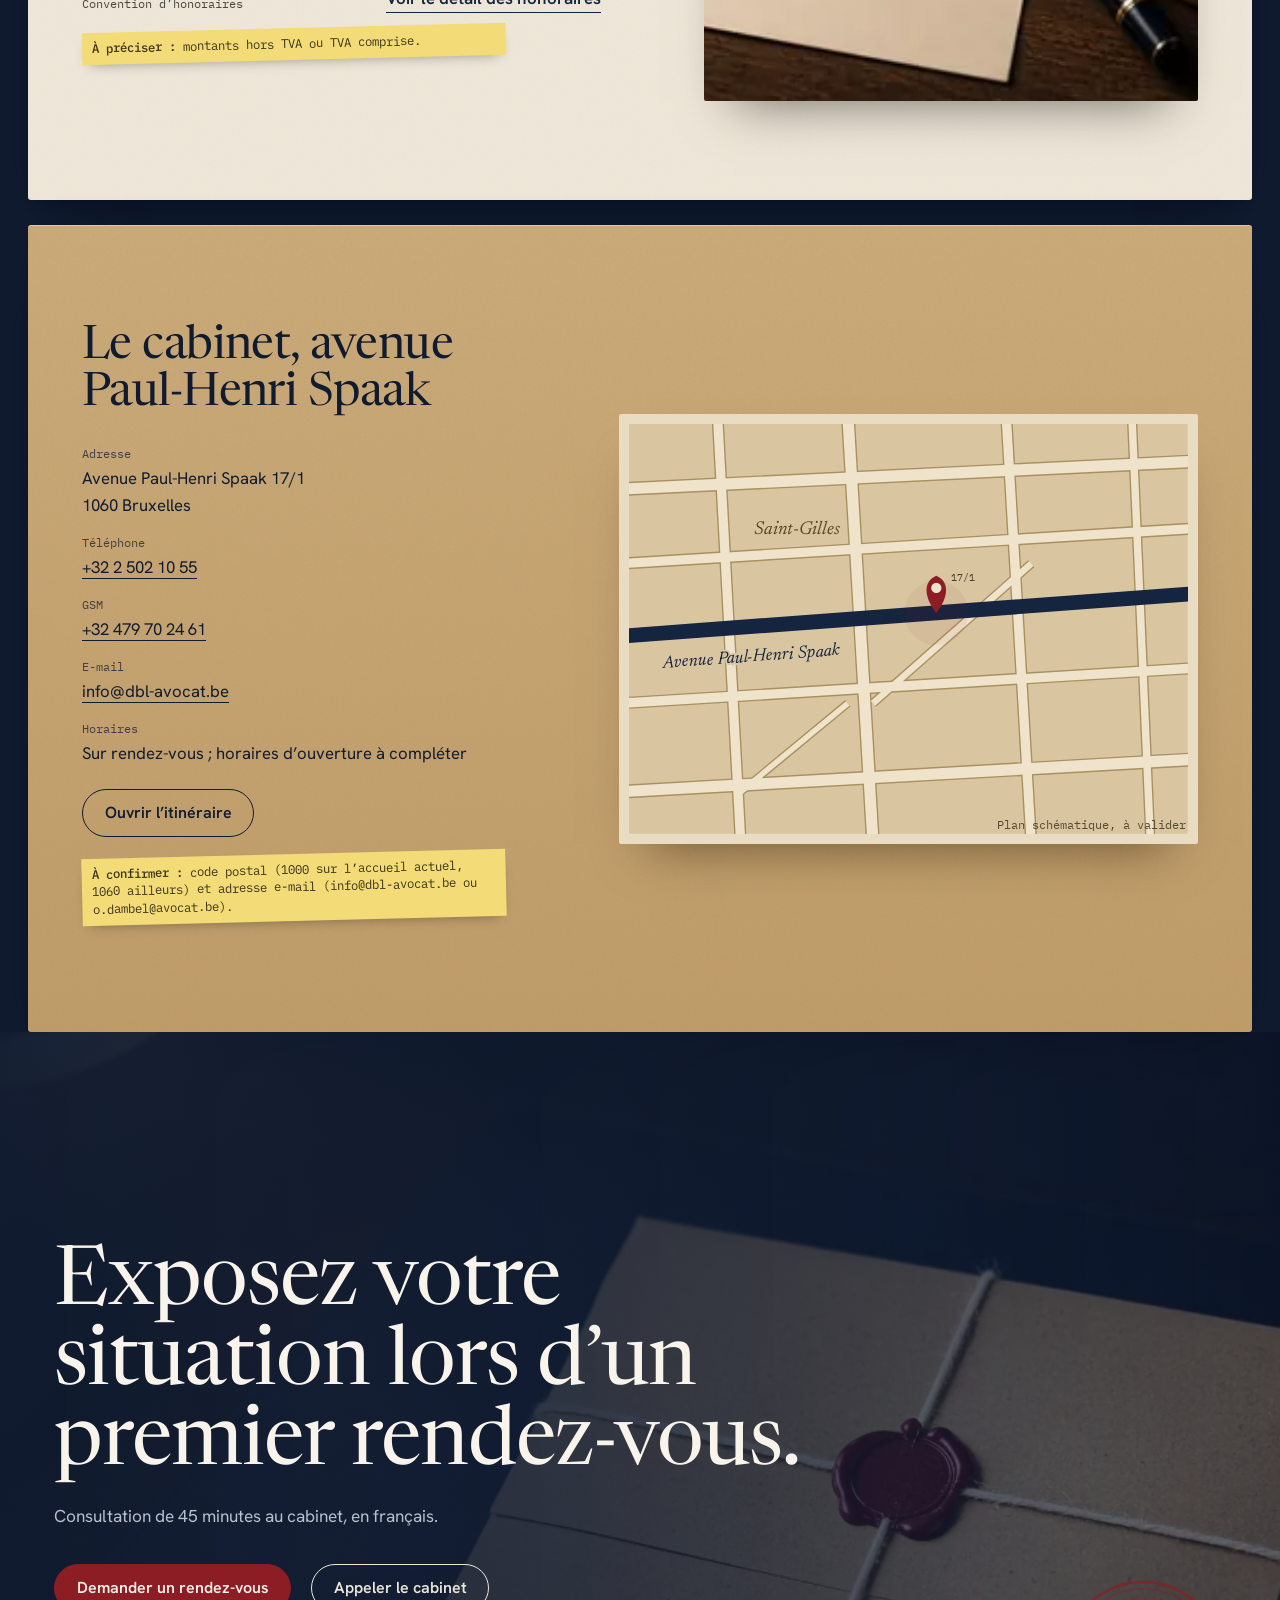
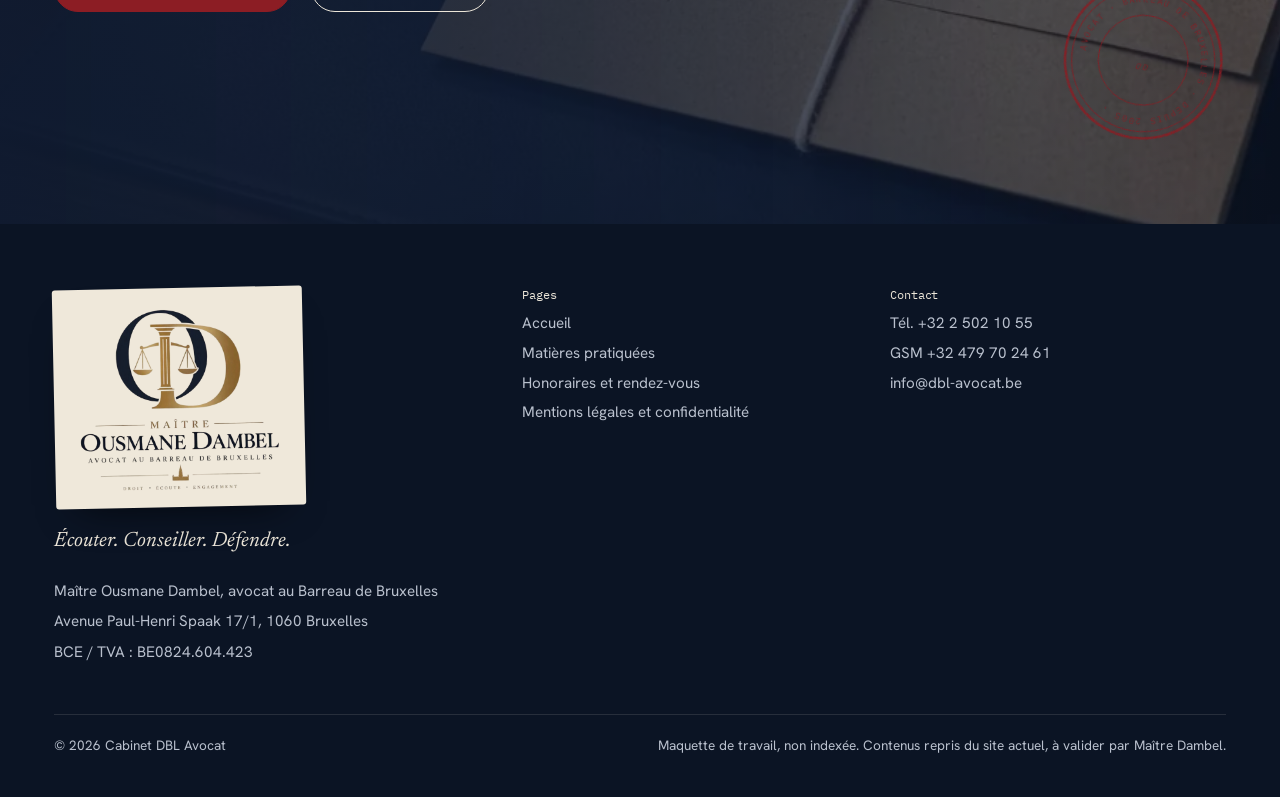
==== commit 8c2809f1: "Maquette v3 vraies photos et logo" ====
--- a/index.html
+++ b/index.html
@@ -7,7 +7,8 @@
 <meta name="description" content="Maître Ousmane Dambel, docteur en droit public, avocat au Barreau de Bruxelles depuis 2005 : droit des étrangers, des affaires, immobilier, du travail et de la famille. Rendez-vous au cabinet, avenue Paul-Henri Spaak.">
 <meta name="robots" content="noindex, nofollow">
 <meta name="theme-color" content="#101b30">
-<link rel="icon" href="/assets/img/favicon.svg" type="image/svg+xml">
+<link rel="icon" href="/assets/img/favicon-32.png" type="image/png" sizes="32x32">
+<link rel="apple-touch-icon" href="/assets/img/apple-touch-icon.png">
 <meta property="og:type" content="website">
 <meta property="og:locale" content="fr_BE">
 <meta property="og:site_name" content="Cabinet DBL Avocat">
@@ -23,7 +24,7 @@
 <link rel="preload" href="/assets/fonts/newsreader-opsz-normal.woff2" as="font" type="font/woff2" crossorigin>
 <link rel="preload" href="/assets/fonts/newsreader-opsz-italic.woff2" as="font" type="font/woff2" crossorigin>
 <link rel="preload" href="/assets/fonts/hanken-grotesk-wght.woff2" as="font" type="font/woff2" crossorigin>
-<link rel="stylesheet" href="/assets/css/site.css?v=2">
+<link rel="stylesheet" href="/assets/css/site.css?v=3">
 <script>
 (function(d){var h=d.documentElement;h.classList.remove('no-js');h.classList.add('js','fonts-pending');var calme=false,arrivee=false;
 try{var c=localStorage.getItem('dbl-calme');calme=c==='1'||(c===null&&matchMedia('(prefers-reduced-motion: reduce)').matches);}catch(e){}
@@ -35,8 +36,8 @@
 <script src="/assets/js/vendor/gsap.min.js" defer></script>
 <script src="/assets/js/vendor/ScrollTrigger.min.js" defer></script>
 <script src="/assets/js/vendor/SplitText.min.js" defer></script>
-<link rel="modulepreload" href="/assets/js/gl.js?v=2">
-<script type="module" src="/assets/js/main.js?v=2"></script>
+<link rel="modulepreload" href="/assets/js/gl.js?v=3">
+<script type="module" src="/assets/js/main.js?v=3"></script>
 </head>
 <body>
 <a class="lien-evitement" href="#contenu">Aller au contenu</a>
@@ -54,10 +55,10 @@
 <div class="intro-ecran" aria-hidden="true">
   <div class="intro-ecran__couverture">
     <div class="intro-ecran__contenu">
-      <svg class="intro-dbl" viewBox="0 0 340 170"><text x="170" y="128" text-anchor="middle">dbl</text></svg>
-      <p class="intro-ecran__ligne">Maître Ousmane Dambel, avocat</p>
+      <svg class="intro-dbl" viewBox="0 0 470 170"><text x="235" y="126" text-anchor="middle">Dambel</text></svg>
+      <p class="intro-ecran__ligne">Maître Ousmane Dambel, avocat au Barreau de Bruxelles</p>
       <div class="cachet">
-        <svg viewBox="0 0 200 200"><defs><path id="cachet-intro" d="M100,100 m-70,0 a70,70 0 1,1 140,0 a70,70 0 1,1 -140,0"/></defs><g filter="url(#grain-encre)"><circle cx="100" cy="100" r="94" fill="none" stroke="currentColor" stroke-width="3"/><circle cx="100" cy="100" r="86" fill="none" stroke="currentColor" stroke-width="1.2"/><circle cx="100" cy="100" r="54" fill="none" stroke="currentColor" stroke-width="1.2"/><text font-family="IBM Plex Mono, monospace" font-size="12" letter-spacing="1.6" fill="currentColor"><textPath href="#cachet-intro">AVOCAT · BARREAU DE BRUXELLES · DEPUIS 2005 ·</textPath></text><text x="100" y="112" text-anchor="middle" font-family="Newsreader, Georgia, serif" font-style="italic" font-size="38" fill="currentColor">dbl</text></g></svg>
+        <svg viewBox="0 0 200 200"><defs><path id="cachet-intro" d="M100,100 m-70,0 a70,70 0 1,1 140,0 a70,70 0 1,1 -140,0"/></defs><g filter="url(#grain-encre)"><circle cx="100" cy="100" r="94" fill="none" stroke="currentColor" stroke-width="3"/><circle cx="100" cy="100" r="86" fill="none" stroke="currentColor" stroke-width="1.2"/><circle cx="100" cy="100" r="54" fill="none" stroke="currentColor" stroke-width="1.2"/><text font-family="IBM Plex Mono, monospace" font-size="12" letter-spacing="1.6" fill="currentColor"><textPath href="#cachet-intro">AVOCAT · BARREAU DE BRUXELLES · DEPUIS 2005 ·</textPath></text><text x="100" y="112" text-anchor="middle" font-family="Newsreader, Georgia, serif" font-style="italic" font-size="38" fill="currentColor">OD</text></g></svg>
       </div>
     </div>
   </div>
@@ -68,7 +69,7 @@
 <header class="entete">
   <div class="gout entete__in">
     <a class="marque" href="/" aria-label="Cabinet DBL Avocat, accueil">
-      <span class="marque__dbl">dbl</span>
+      <span class="marque__badge"><img src="/assets/img/logo-od.webp" width="302" height="240" alt=""></span>
       <span class="marque__nom"><b>Maître Ousmane Dambel</b>Avocat au Barreau de Bruxelles</span>
     </a>
     <nav class="nav" aria-label="Navigation principale">
@@ -112,11 +113,11 @@
         <div class="chemise-une__dos">
           <svg class="trombone" viewBox="0 0 40 110" aria-hidden="true"><path d="M13 30 V86 a9 9 0 0 0 18 0 V22 a13 13 0 0 0 -26 0 V92 a17 17 0 0 0 34 0 V38" fill="none" stroke="currentColor" stroke-width="3.4" stroke-linecap="round"/></svg>
           <figure class="chemise-une__photo" style="margin:0">
-            <img src="/assets/img/portrait-grand.webp" srcset="/assets/img/portrait-petit.webp 480w, /assets/img/portrait-grand.webp 960w" sizes="(max-width: 899px) 340px, 440px" width="960" height="1200" alt="Portrait de Maître Ousmane Dambel" fetchpriority="high">
+            <img src="/assets/img/portrait-grand.webp" srcset="/assets/img/portrait-petit.webp 480w, /assets/img/portrait-grand.webp 864w" sizes="(max-width: 899px) 340px, 440px" width="864" height="1080" alt="Portrait de Maître Ousmane Dambel" fetchpriority="high">
             <figcaption class="chemise-une__legende">Maître Ousmane Dambel</figcaption>
           </figure>
           <div class="cachet" aria-hidden="true">
-            <svg viewBox="0 0 200 200"><defs><path id="cachet-une" d="M100,100 m-70,0 a70,70 0 1,1 140,0 a70,70 0 1,1 -140,0"/></defs><g filter="url(#grain-encre)"><circle cx="100" cy="100" r="94" fill="none" stroke="currentColor" stroke-width="3"/><circle cx="100" cy="100" r="86" fill="none" stroke="currentColor" stroke-width="1.2"/><circle cx="100" cy="100" r="54" fill="none" stroke="currentColor" stroke-width="1.2"/><text font-family="IBM Plex Mono, monospace" font-size="12" letter-spacing="1.6" fill="currentColor"><textPath href="#cachet-une">AVOCAT · BARREAU DE BRUXELLES · DEPUIS 2005 ·</textPath></text><text x="100" y="112" text-anchor="middle" font-family="Newsreader, Georgia, serif" font-style="italic" font-size="38" fill="currentColor">dbl</text></g></svg>
+            <svg viewBox="0 0 200 200"><defs><path id="cachet-une" d="M100,100 m-70,0 a70,70 0 1,1 140,0 a70,70 0 1,1 -140,0"/></defs><g filter="url(#grain-encre)"><circle cx="100" cy="100" r="94" fill="none" stroke="currentColor" stroke-width="3"/><circle cx="100" cy="100" r="86" fill="none" stroke="currentColor" stroke-width="1.2"/><circle cx="100" cy="100" r="54" fill="none" stroke="currentColor" stroke-width="1.2"/><text font-family="IBM Plex Mono, monospace" font-size="12" letter-spacing="1.6" fill="currentColor"><textPath href="#cachet-une">AVOCAT · BARREAU DE BRUXELLES · DEPUIS 2005 ·</textPath></text><text x="100" y="112" text-anchor="middle" font-family="Newsreader, Georgia, serif" font-style="italic" font-size="38" fill="currentColor">OD</text></g></svg>
           </div>
         </div>
         <div class="chemise-une__couverture" aria-hidden="true"></div>
@@ -139,12 +140,13 @@
           <div><dt>Titre</dt><dd>Docteur en droit public</dd></div>
           <div><dt>Consultations</dt><dd>En français, sur rendez-vous</dd></div>
         </dl>
-        <p class="postit postit--bloc"><strong>À confirmer :</strong> le nom du cabinet. Le site actuel en utilise cinq (Cabinet dbl Avocats, DBL-Avocat, Odambel Avocat, Odambel-Avocats, ODambel).</p>
+        <p class="cabinet__ouvrage">Auteur de l’ouvrage <cite>« Les contrats économiques et la souveraineté des États : les cas des pays en voie de développement »</cite>.</p>
+        <p class="postit postit--bloc"><strong>À confirmer :</strong> le nom du cabinet (cinq variantes sur le site actuel) et le logo (deux versions : « OD, Maître Ousmane Dambel » et « Odambel Avocats »). Éditeur et année de l’ouvrage à compléter.</p>
       </div>
       <div class="cabinet__visuel">
         <figure class="photo-scotch" style="margin:0" data-incline>
           <div class="photo-scotch__cadre" data-parallaxe-img>
-            <img src="/assets/img/bureau-grand.webp" srcset="/assets/img/bureau-petit.webp 750w, /assets/img/bureau-grand.webp 1500w" sizes="(max-width: 899px) 92vw, 46vw" width="1500" height="1000" alt="Le bureau du cabinet" loading="lazy">
+            <img src="/assets/img/bureau-grand.webp" srcset="/assets/img/bureau-petit.webp 750w, /assets/img/bureau-grand.webp 1500w" sizes="(max-width: 899px) 92vw, 46vw" width="1500" height="1000" alt="Le bureau de Maître Dambel et sa bibliothèque juridique" loading="lazy">
           </div>
         </figure>
       </div>
@@ -424,7 +426,7 @@
       </div>
     </div>
     <div class="cachet" aria-hidden="true" data-cachet-final>
-      <svg viewBox="0 0 200 200"><defs><path id="cachet-final" d="M100,100 m-70,0 a70,70 0 1,1 140,0 a70,70 0 1,1 -140,0"/></defs><g filter="url(#grain-encre)"><circle cx="100" cy="100" r="94" fill="none" stroke="currentColor" stroke-width="3"/><circle cx="100" cy="100" r="86" fill="none" stroke="currentColor" stroke-width="1.2"/><circle cx="100" cy="100" r="54" fill="none" stroke="currentColor" stroke-width="1.2"/><text font-family="IBM Plex Mono, monospace" font-size="12" letter-spacing="1.6" fill="currentColor"><textPath href="#cachet-final">AVOCAT · BARREAU DE BRUXELLES · DEPUIS 2005 ·</textPath></text><text x="100" y="112" text-anchor="middle" font-family="Newsreader, Georgia, serif" font-style="italic" font-size="38" fill="currentColor">dbl</text></g></svg>
+      <svg viewBox="0 0 200 200"><defs><path id="cachet-final" d="M100,100 m-70,0 a70,70 0 1,1 140,0 a70,70 0 1,1 -140,0"/></defs><g filter="url(#grain-encre)"><circle cx="100" cy="100" r="94" fill="none" stroke="currentColor" stroke-width="3"/><circle cx="100" cy="100" r="86" fill="none" stroke="currentColor" stroke-width="1.2"/><circle cx="100" cy="100" r="54" fill="none" stroke="currentColor" stroke-width="1.2"/><text font-family="IBM Plex Mono, monospace" font-size="12" letter-spacing="1.6" fill="currentColor"><textPath href="#cachet-final">AVOCAT · BARREAU DE BRUXELLES · DEPUIS 2005 ·</textPath></text><text x="100" y="112" text-anchor="middle" font-family="Newsreader, Georgia, serif" font-style="italic" font-size="38" fill="currentColor">OD</text></g></svg>
     </div>
   </section>
 
@@ -434,7 +436,8 @@
   <div class="gout">
     <div class="pied__grille">
       <div>
-        <h2>dbl</h2>
+        <h2 class="visuellement-cache">Cabinet de Maître Ousmane Dambel</h2>
+        <div class="pied__carte"><img src="/assets/img/logo-complet.webp" width="640" height="580" alt="Logo : Maître Ousmane Dambel, avocat au Barreau de Bruxelles" loading="lazy"></div>
         <p class="pied__devise">Écouter. Conseiller. Défendre.</p>
         <p>Maître Ousmane Dambel, avocat au Barreau de Bruxelles</p>
         <p>Avenue Paul-Henri Spaak 17/1, 1060 Bruxelles</p>
--- a/assets/css/site.css
+++ b/assets/css/site.css
@@ -189,7 +189,8 @@
 }
 .entete__in { display: flex; align-items: center; gap: clamp(10px, 2vw, 28px); min-height: 64px; }
 .marque { display: inline-flex; align-items: baseline; gap: .55em; text-decoration: none; color: inherit; flex: 0 0 auto; min-height: 44px; align-items: center; }
-.marque__dbl { font-family: var(--f-titre); font-style: italic; font-size: 1.9rem; line-height: 1; font-variation-settings: "opsz" 48; letter-spacing: -.02em; }
+.marque__badge { width: 44px; height: 44px; border-radius: 50%; background: var(--papier); display: grid; place-items: center; flex: 0 0 auto; box-shadow: 0 0 0 1px rgba(200,166,116,.45), 0 4px 10px -4px rgba(0,0,0,.5); }
+.marque__badge img { width: 31px; height: auto; display: block; }
 .marque__nom { font-size: .82rem; line-height: 1.2; color: var(--sur-nuit-2); }
 .marque__nom b { display: block; color: var(--sur-nuit); font-weight: 600; }
 .nav { margin-left: auto; display: flex; align-items: center; gap: clamp(8px, 1.6vw, 24px); }
@@ -255,8 +256,8 @@
   background-image: url("data:image/svg+xml,%3Csvg xmlns='http://www.w3.org/2000/svg' width='220' height='220'%3E%3Cfilter id='n'%3E%3CfeTurbulence type='fractalNoise' baseFrequency='.85' numOctaves='2' stitchTiles='stitch'/%3E%3CfeColorMatrix values='0 0 0 0 .45 0 0 0 0 .38 0 0 0 0 .28 0 0 0 .08 0'/%3E%3C/filter%3E%3Crect width='100%25' height='100%25' filter='url(%23n)'/%3E%3C/svg%3E");
 }
 .intro-ecran__contenu { position: relative; display: grid; justify-items: center; gap: 18px; }
-.intro-ecran svg.intro-dbl { width: min(46vw, 340px); height: auto; overflow: visible; }
-.intro-dbl text { font-family: var(--f-titre); font-style: italic; font-size: 150px; font-variation-settings: "opsz" 72; fill: var(--encre); fill-opacity: 0; stroke: var(--encre); stroke-width: 1.2; stroke-dasharray: 900; stroke-dashoffset: 900; }
+.intro-ecran svg.intro-dbl { width: min(72vw, 440px); height: auto; overflow: visible; }
+.intro-dbl text { font-family: var(--f-titre); font-style: italic; font-size: 132px; font-variation-settings: "opsz" 72; fill: var(--encre); fill-opacity: 0; stroke: var(--encre); stroke-width: 1.2; stroke-dasharray: 900; stroke-dashoffset: 900; }
 .intro-ecran .cachet { position: absolute; width: clamp(110px, 15vw, 170px); right: -38%; top: -8%; opacity: 0; mix-blend-mode: multiply; }
 .intro-ecran__ligne { font-size: .95rem; color: var(--graphite); opacity: 0; }
 
@@ -316,6 +317,8 @@
 .cabinet__repere div { min-width: 9em; }
 .cabinet__repere dt { font-family: var(--f-mono); font-size: .76rem; color: var(--graphite); }
 .cabinet__repere dd { margin: .1em 0 0; font-family: var(--f-titre); font-size: 1.45rem; line-height: 1.15; }
+.cabinet__ouvrage { margin: 18px 0 0; font-size: 1rem; line-height: 1.5; color: var(--graphite); max-width: 36em; }
+.cabinet__ouvrage cite { font-style: italic; font-family: var(--f-titre); font-size: 1.08em; color: var(--encre); }
 .devise { font-family: var(--f-titre); font-style: italic; font-size: clamp(1.4rem, 2.2vw, 2rem); margin-top: 1.1em; }
 
 /* ---------- Matières (accueil, galerie horizontale) ---------- */
@@ -501,6 +504,8 @@
 .pied h2 { font-family: var(--f-titre); font-style: italic; font-size: 2.4rem; color: var(--sur-nuit); margin-bottom: .2em; }
 .pied h3 { font-family: var(--f-mono); font-size: .78rem; font-weight: 400; color: var(--sur-nuit); margin-bottom: .8em; }
 .pied p { margin: 0 0 .4em; }
+.pied__carte { width: min(100%, 250px); background: var(--papier); border-radius: 3px; padding: 18px 22px 14px; margin-bottom: 18px; box-shadow: 0 20px 40px -24px rgba(0,0,0,.8); transform: rotate(-1.2deg); }
+.pied__carte img { width: 100%; height: auto; display: block; }
 .pied .pied__devise { font-family: var(--f-titre); font-style: italic; font-size: 1.3rem; color: var(--sur-nuit); margin-bottom: 1em; }
 .pied a { text-decoration: none; }
 .pied a:hover { color: var(--sur-nuit); }
@@ -558,9 +563,11 @@
 .dossier__cta { margin-top: 26px; display: flex; flex-wrap: wrap; gap: 12px; align-items: center; }
 
 .juridictions { overflow: hidden; position: relative; padding-block: clamp(80px, 12vh, 140px); }
-.juridictions__fond { position: absolute; inset: 0; z-index: 0; }
-.juridictions__fond img { width: 100%; height: 100%; object-fit: cover; opacity: .28; }
-.juridictions__fond::after { content: ""; position: absolute; inset: 0; background: linear-gradient(180deg, rgba(16,27,48,.85), rgba(16,27,48,.55) 50%, rgba(16,27,48,.9)); }
+.juridictions__grille { display: grid; grid-template-columns: minmax(0, 1.25fr) minmax(0, .75fr); gap: clamp(28px, 5vw, 80px); align-items: center; }
+.juridictions__photo { margin: 0; transform: rotate(-2deg); max-width: 380px; justify-self: end; }
+.juridictions__cadre { overflow: hidden; aspect-ratio: 4 / 5; background: var(--papier-2); }
+.juridictions__cadre img { width: 100%; height: 118%; object-fit: cover; }
+.juridictions__photo figcaption { font-family: var(--f-mono); font-size: .75rem; color: var(--graphite); padding: 10px 2px 2px; }
 .juridictions .gout { position: relative; z-index: 1; }
 .frise { display: flex; gap: clamp(14px, 2vw, 28px); margin-top: 44px; width: max-content; padding-left: var(--gout); position: relative; z-index: 1; will-change: transform; }
 .tampon { flex: 0 0 auto; border: 2px solid var(--cachet-2); color: #f0c7c4; border-radius: 6px; padding: 14px 22px; font-family: var(--f-mono); font-size: clamp(.82rem, 1.1vw, 1rem); letter-spacing: .04em; background: rgba(140,29,36,.12); transform: rotate(var(--r, -2deg)); white-space: nowrap; }
@@ -679,6 +686,8 @@
   .menu-bouton { display: inline-flex; align-items: center; justify-content: center; }
 }
 @media (max-width: 899px) {
+  .juridictions__grille { grid-template-columns: minmax(0, 1fr); }
+  .juridictions__photo { justify-self: center; max-width: 300px; }
   .tarifs .cadre-photo--45 { aspect-ratio: 16 / 10; }
   .fiche, .fiche__bouton { min-height: 210px; }
   .rdv__grille { row-gap: 22px; }
@@ -739,7 +748,8 @@
 }
 @media (max-width: 380px) {
   .calme-bascule { padding: 0 .65em; }
-  .marque__dbl { font-size: 1.6rem; }
+  .marque__badge { width: 40px; height: 40px; }
+  .marque__badge img { width: 28px; }
   .une__titre { font-size: 3rem; }
 }
 
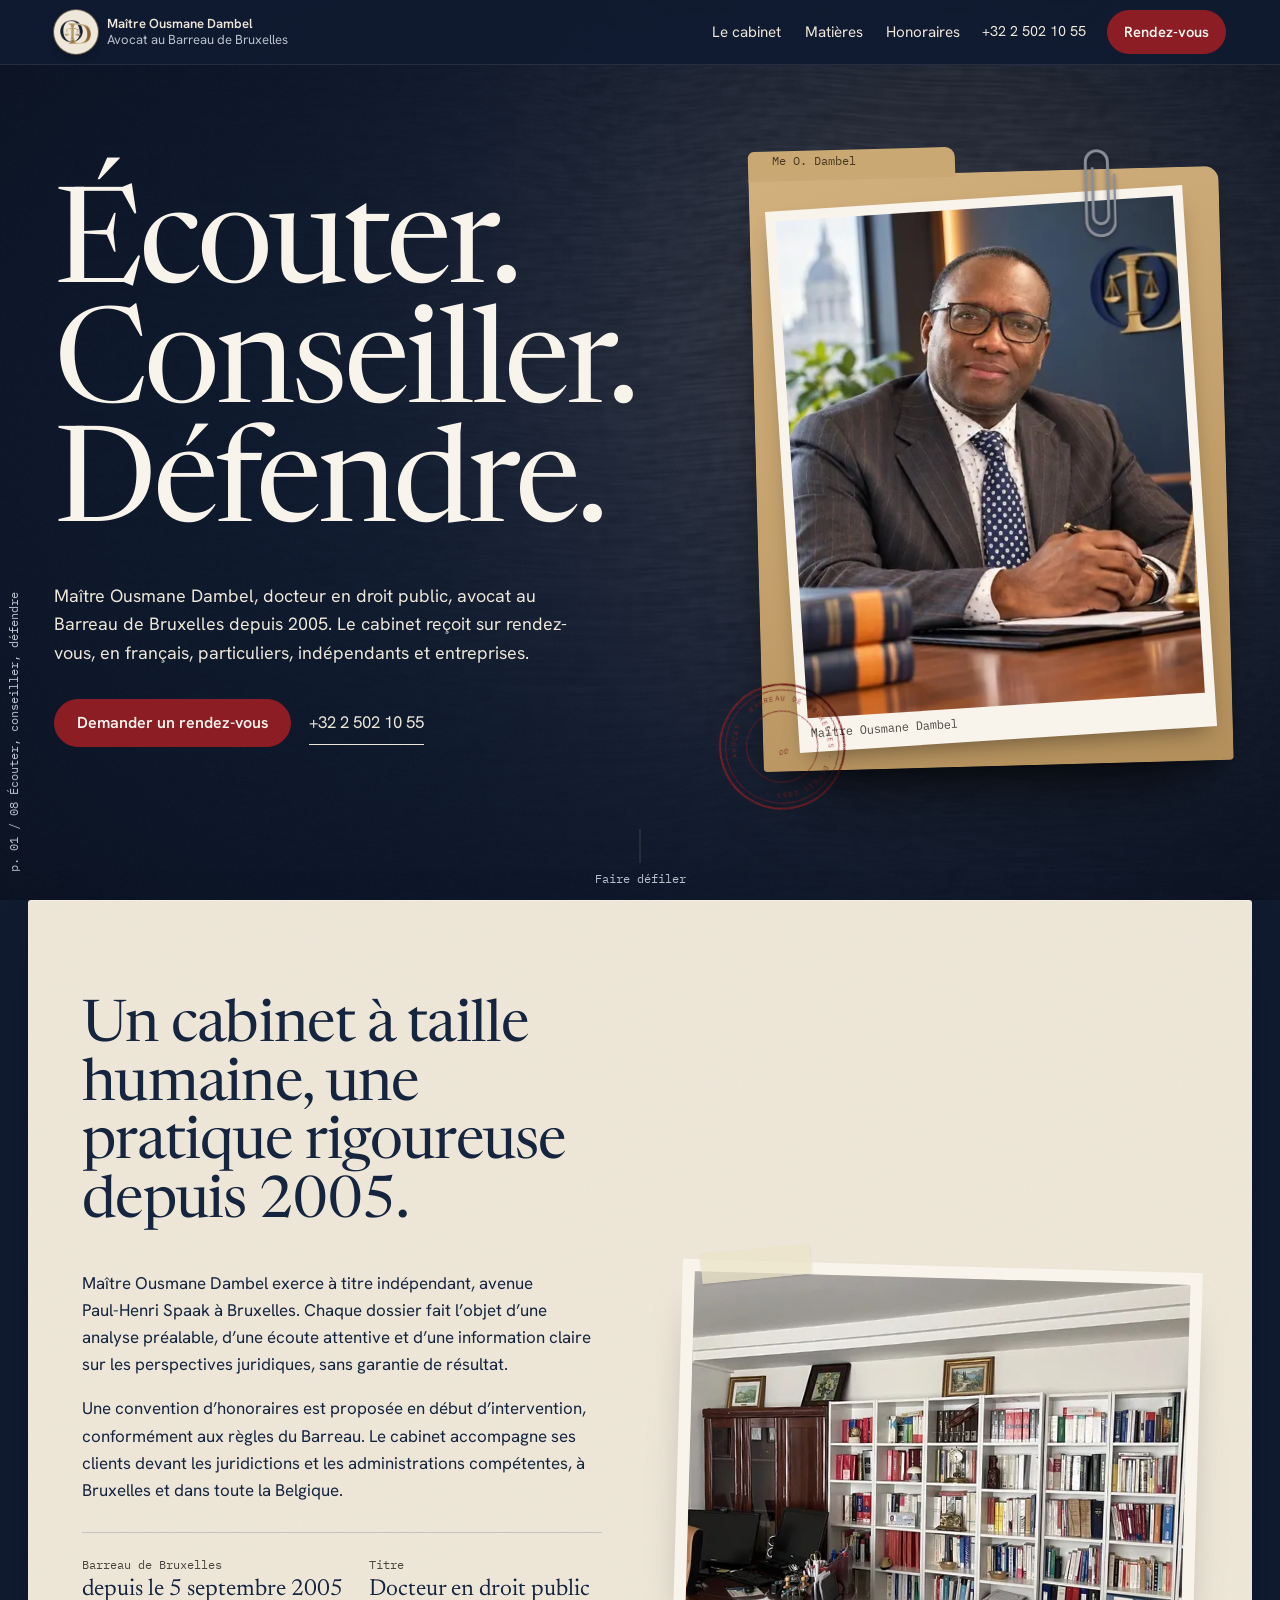
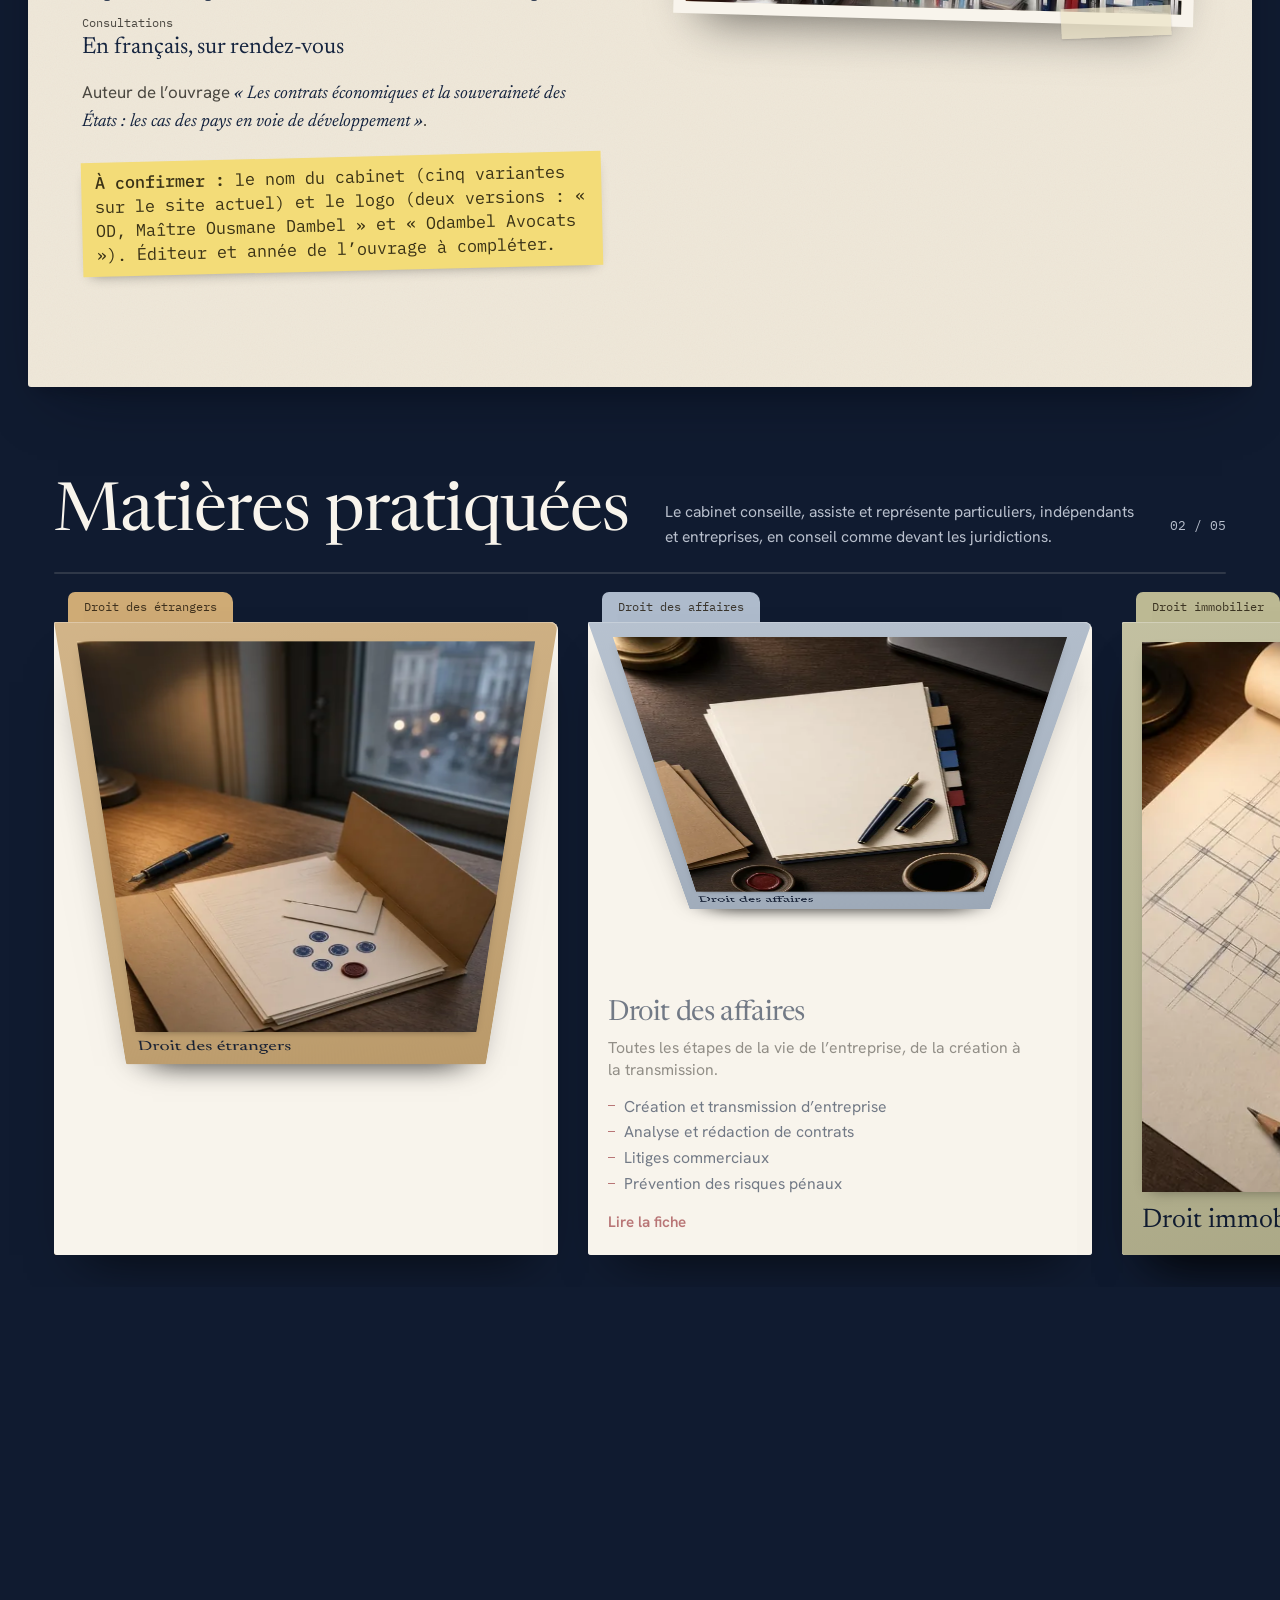
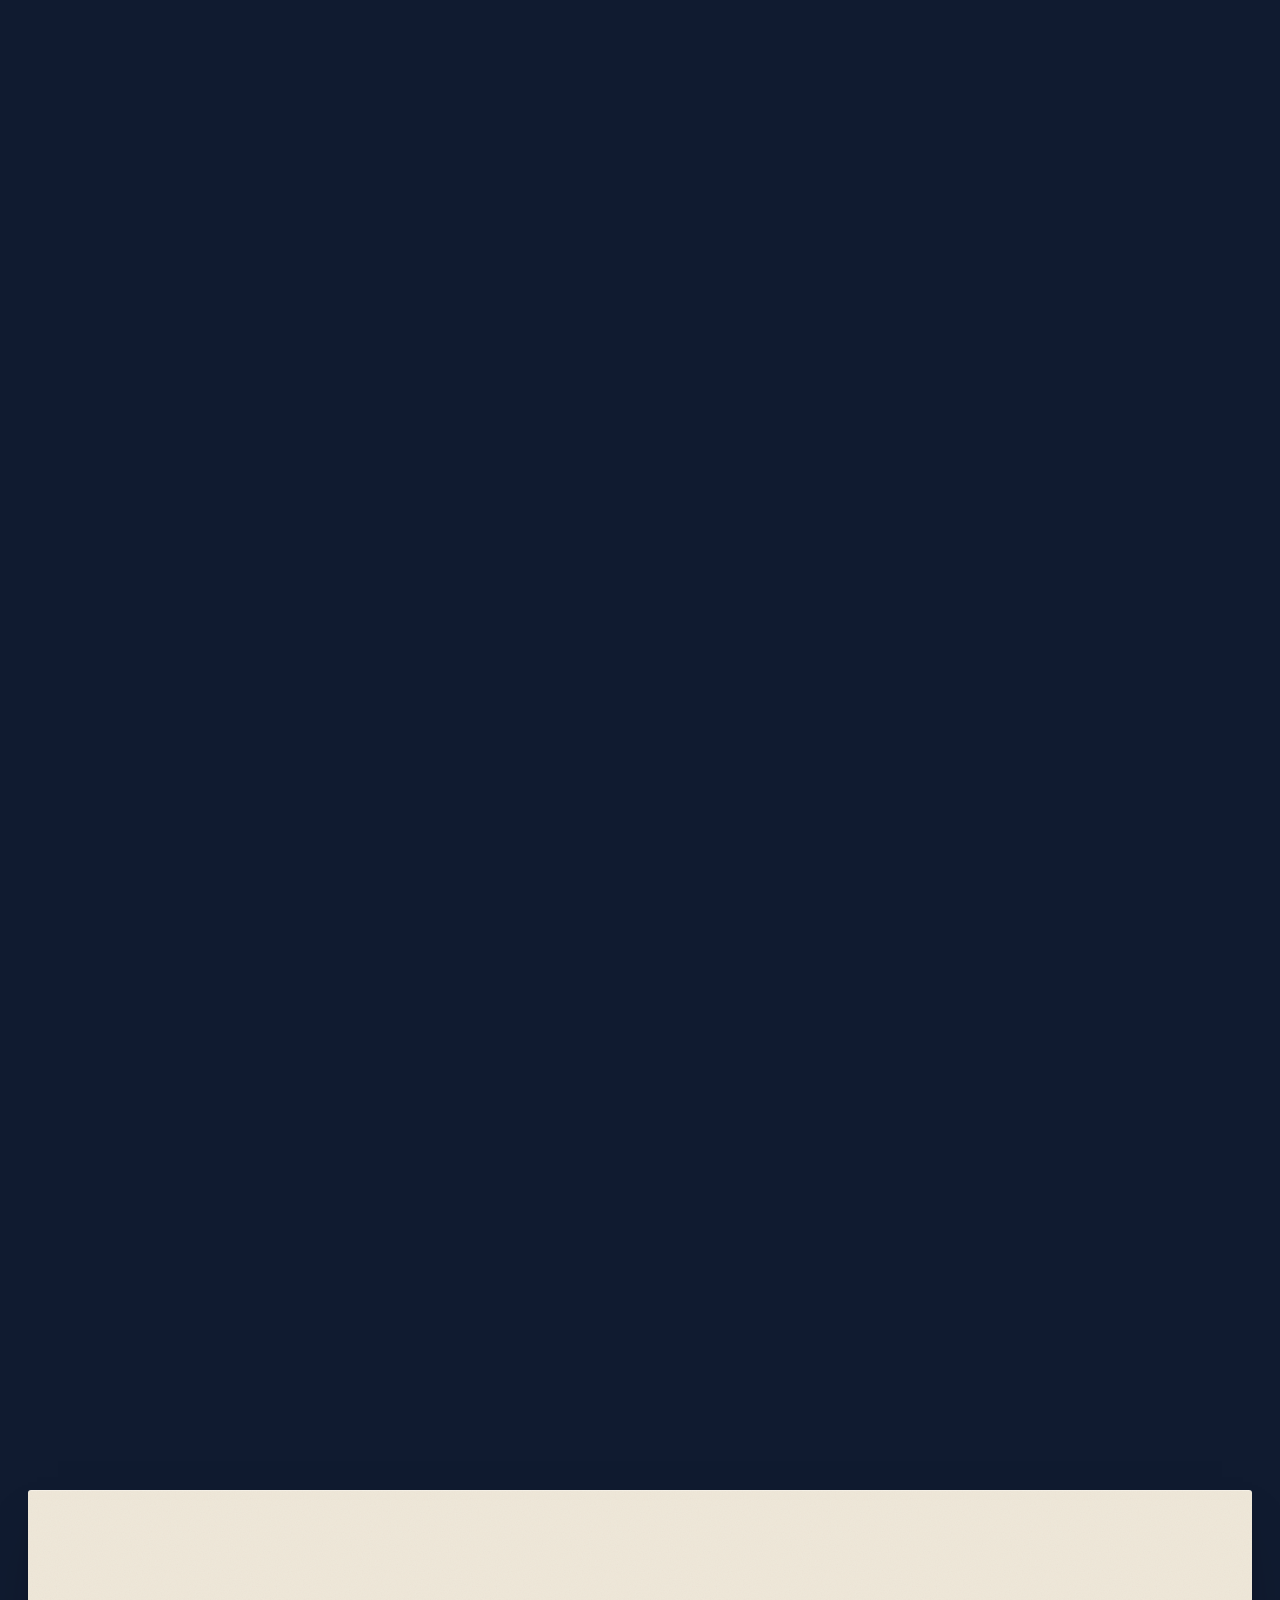
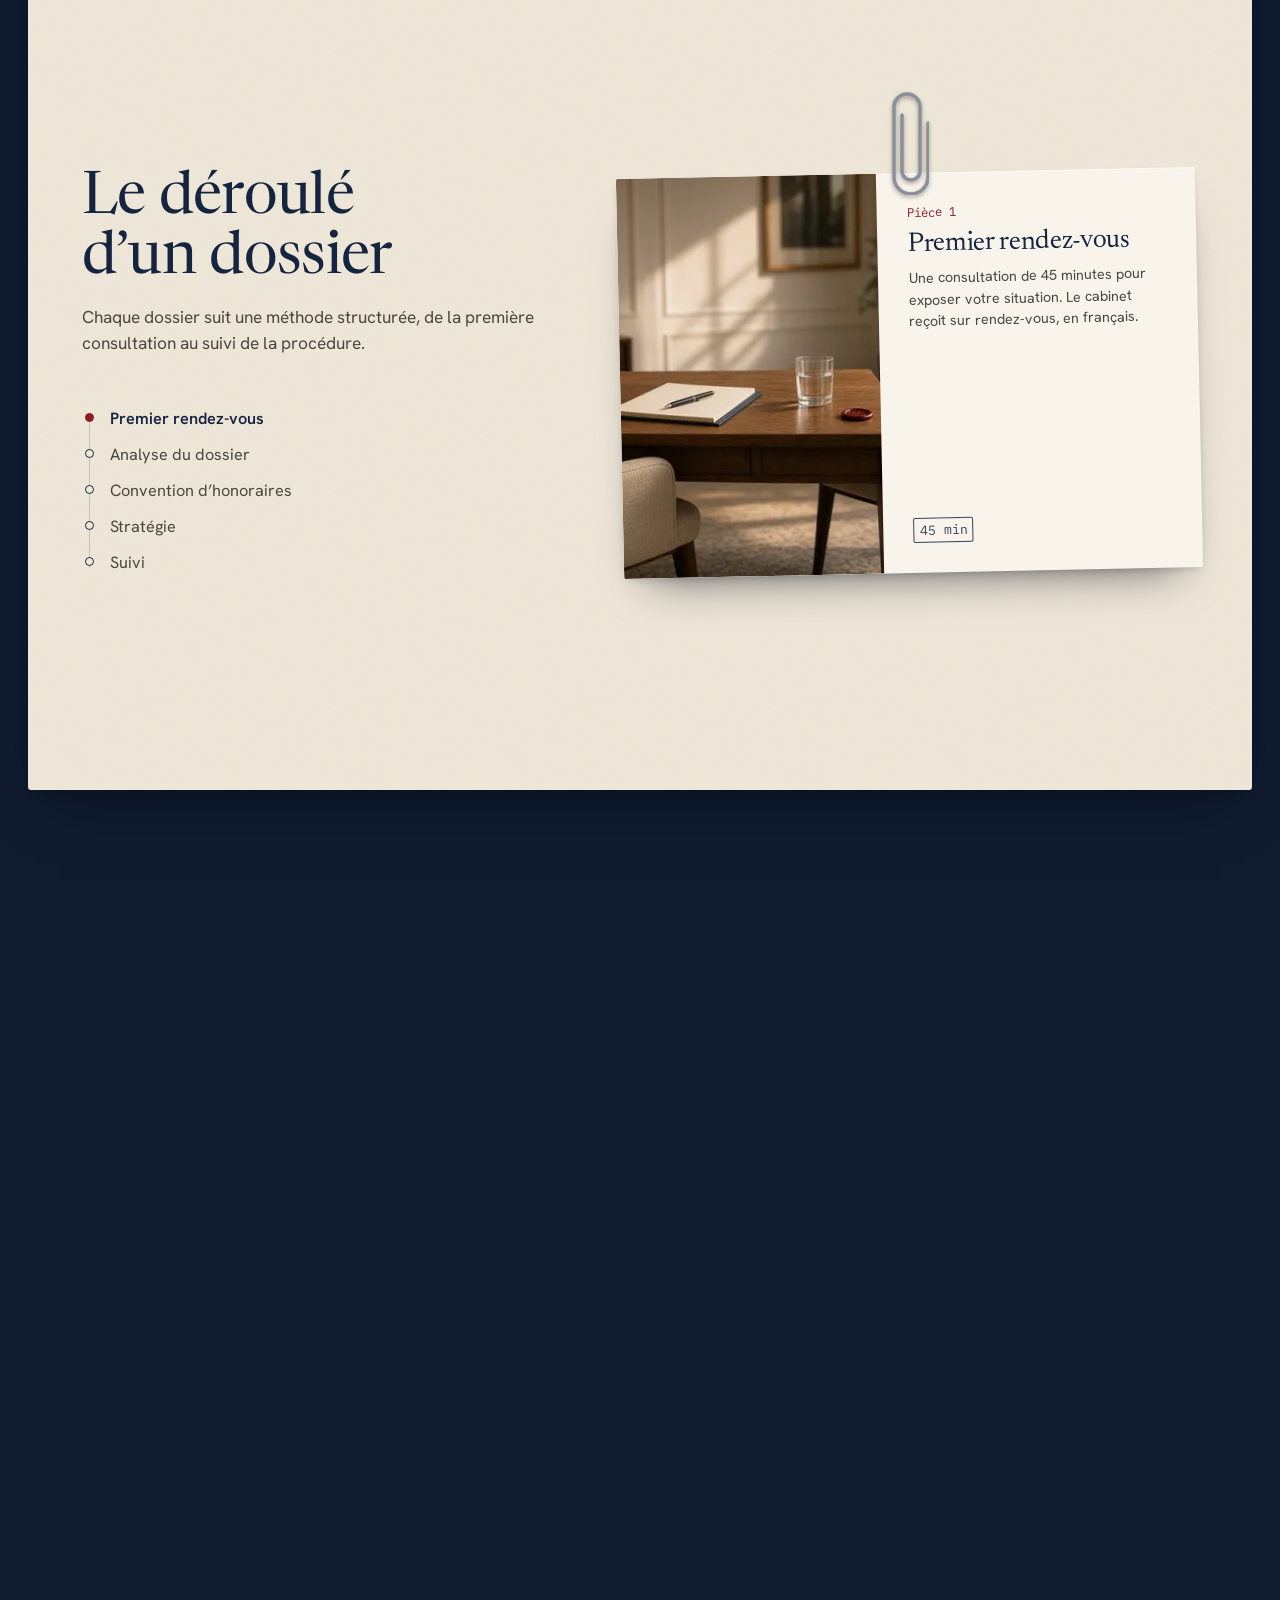
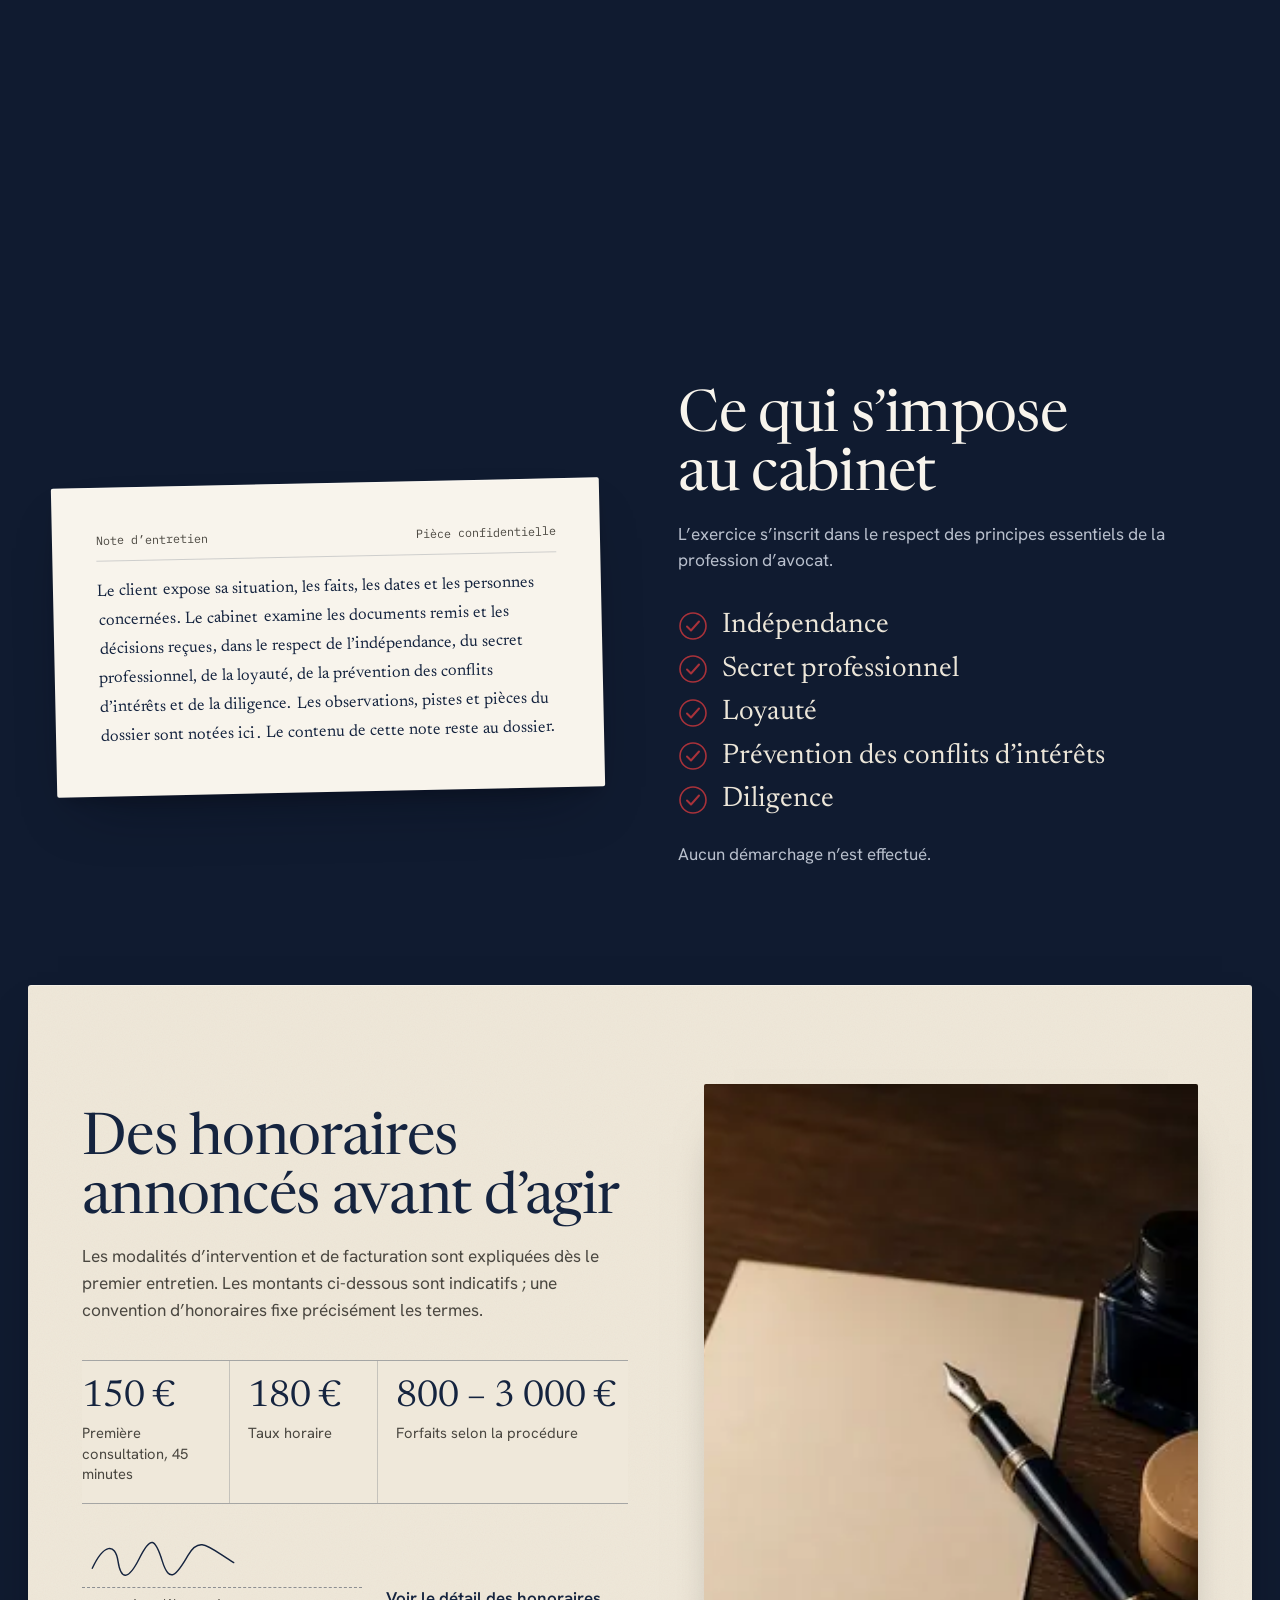
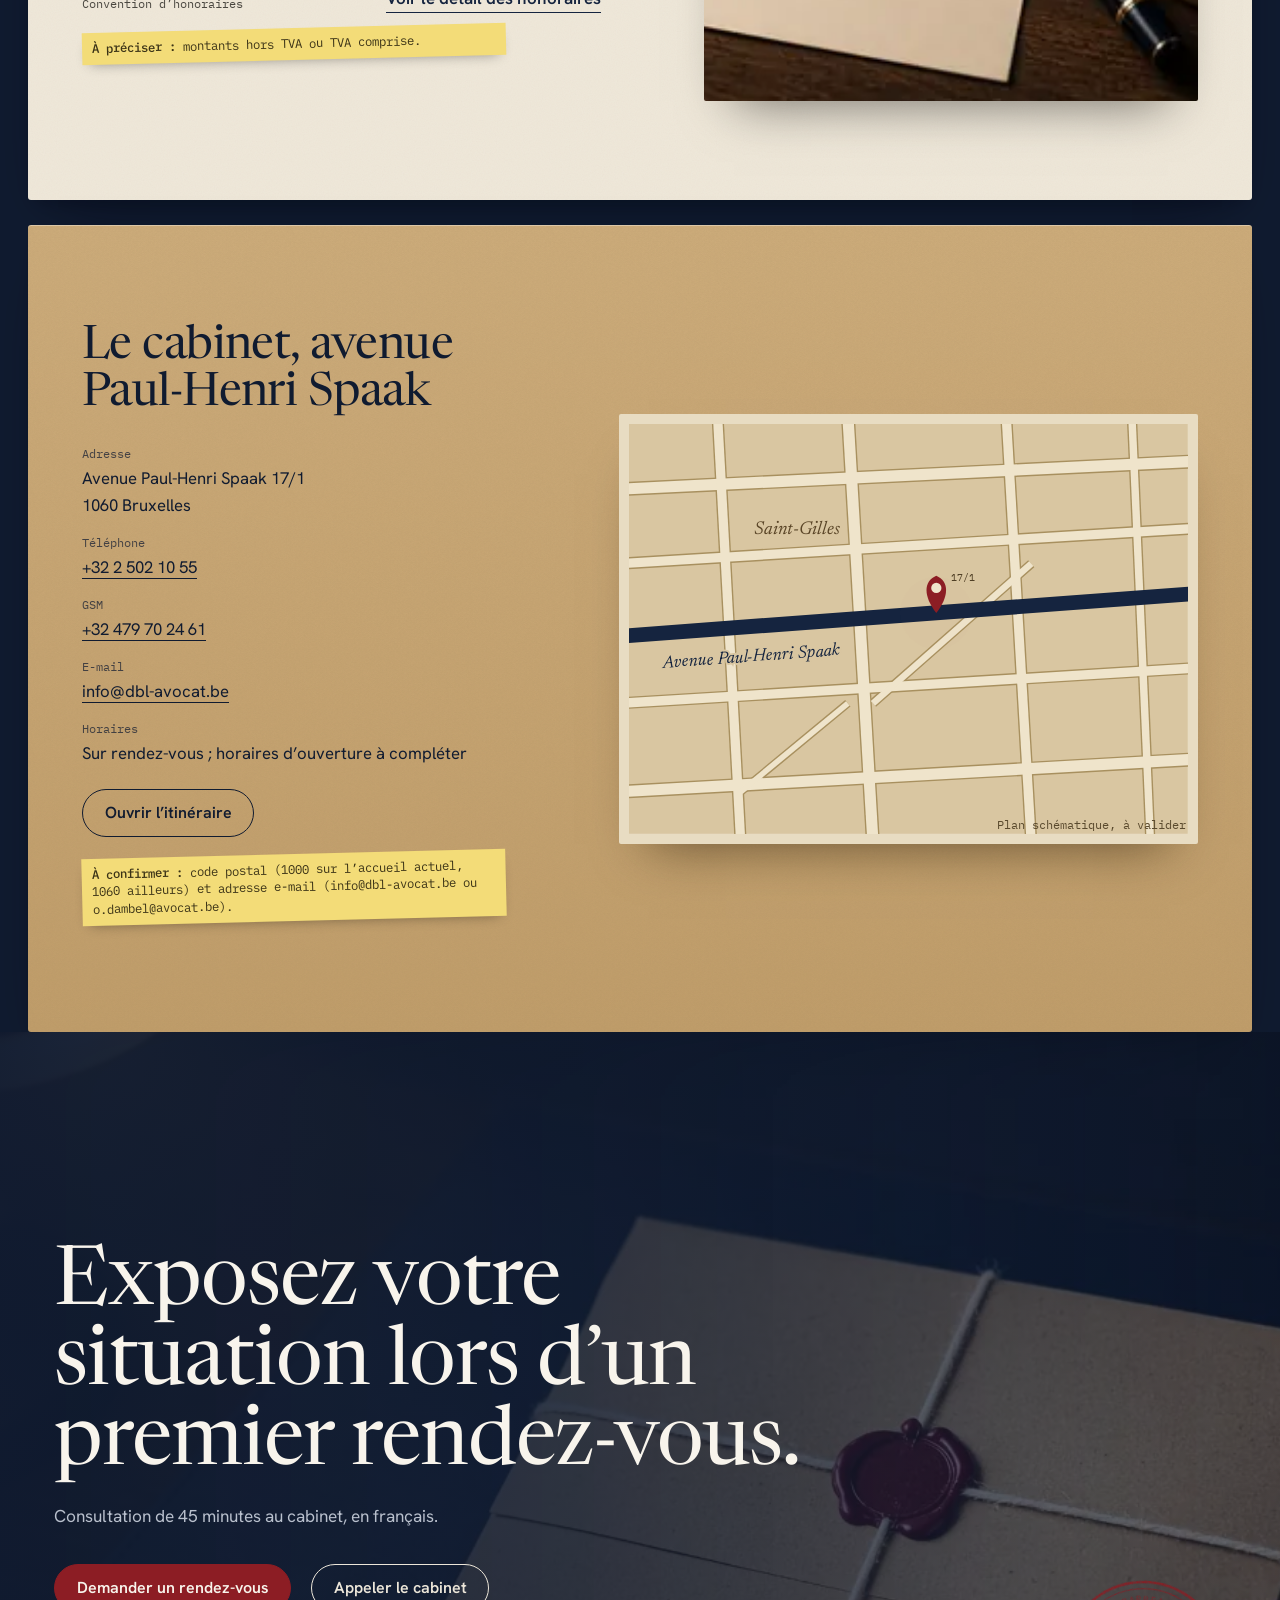
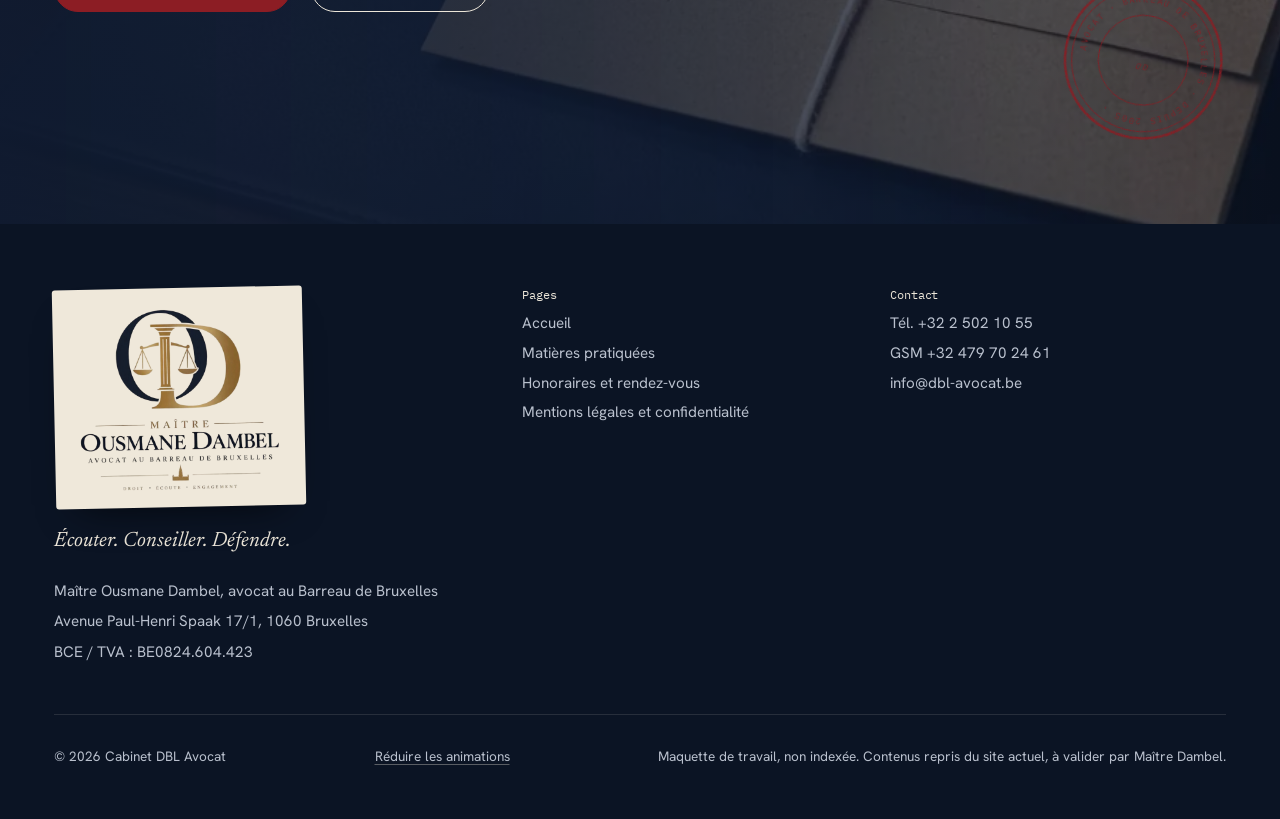
==== commit dd670d1c: "Maquette v4 transitions et menu" ====
--- a/index.html
+++ b/index.html
@@ -24,20 +24,21 @@
 <link rel="preload" href="/assets/fonts/newsreader-opsz-normal.woff2" as="font" type="font/woff2" crossorigin>
 <link rel="preload" href="/assets/fonts/newsreader-opsz-italic.woff2" as="font" type="font/woff2" crossorigin>
 <link rel="preload" href="/assets/fonts/hanken-grotesk-wght.woff2" as="font" type="font/woff2" crossorigin>
-<link rel="stylesheet" href="/assets/css/site.css?v=3">
+<link rel="stylesheet" href="/assets/css/site.css?v=4">
 <script>
 (function(d){var h=d.documentElement;h.classList.remove('no-js');h.classList.add('js','fonts-pending');var calme=false,arrivee=false;
 try{var c=localStorage.getItem('dbl-calme');calme=c==='1'||(c===null&&matchMedia('(prefers-reduced-motion: reduce)').matches);}catch(e){}
 if(calme)h.classList.add('calme');
 try{arrivee=sessionStorage.getItem('dbl-tourne')==='1';sessionStorage.removeItem('dbl-tourne');if(!calme&&arrivee)h.classList.add('arrivee');
 if(!calme&&!arrivee&&h.getAttribute('data-page')==='accueil'&&!sessionStorage.getItem('dbl-intro'))h.classList.add('intro');}catch(e){}
+h.style.backgroundColor=(h.classList.contains('intro')||h.classList.contains('arrivee'))?'#efe8da':'#101b30';
 setTimeout(function(){h.classList.remove('fonts-pending')},1600);})(document);
 </script>
 <script src="/assets/js/vendor/gsap.min.js" defer></script>
 <script src="/assets/js/vendor/ScrollTrigger.min.js" defer></script>
 <script src="/assets/js/vendor/SplitText.min.js" defer></script>
-<link rel="modulepreload" href="/assets/js/gl.js?v=3">
-<script type="module" src="/assets/js/main.js?v=3"></script>
+<link rel="modulepreload" href="/assets/js/gl.js?v=4">
+<script type="module" src="/assets/js/main.js?v=4"></script>
 </head>
 <body>
 <a class="lien-evitement" href="#contenu">Aller au contenu</a>
@@ -63,7 +64,8 @@
     </div>
   </div>
 </div>
-<div class="tourne" aria-hidden="true"><div class="tourne__feuille"></div></div>
+<div class="tourne" aria-hidden="true"><div class="tourne__feuille"><div class="tourne__contenu"><span class="tourne__badge"><img src="/assets/img/logo-od.webp" width="302" height="240" alt=""></span><p class="tourne__titre">Accueil</p><p class="tourne__sous">Maître Ousmane Dambel, avocat au Barreau de Bruxelles</p></div></div></div>
+<script>try{var tt=sessionStorage.getItem('dbl-tourne-titre');if(tt)document.querySelector('.tourne__titre').textContent=tt}catch(e){}</script><!--/tourne-->
 <div class="curseur" aria-hidden="true"><div class="curseur__anneau"></div><div class="curseur__point"></div><div class="curseur__label">ouvrir</div></div>
 
 <header class="entete">
@@ -77,7 +79,6 @@
       <a class="nav__lien" href="/matieres">Matières</a>
       <a class="nav__lien" href="/honoraires">Honoraires</a>
       <a class="entete__tel" href="tel:+3225021055">+32 2 502 10 55</a>
-      <button class="calme-bascule" type="button" aria-pressed="false" data-calme><span class="calme-bascule__pastille" aria-hidden="true"></span><span>Calme</span><span class="visuellement-cache"> : réduire les animations</span></button>
       <a class="bouton magnetique" href="/honoraires#rendez-vous"><span class="bouton__txt">Rendez-vous</span></a>
       <button class="menu-bouton" type="button" aria-expanded="false" aria-controls="menu-mobile">Menu</button>
     </nav>
@@ -432,7 +433,7 @@
 
 </main>
 
-<footer class="pied">
+<footer class="pied" id="pied">
   <div class="gout">
     <div class="pied__grille">
       <div>
@@ -463,6 +464,7 @@
     </div>
     <div class="pied__bas">
       <span>© 2026 Cabinet DBL Avocat</span>
+      <button class="pied__calme" type="button" aria-pressed="false" data-calme>Réduire les animations</button>
       <span>Maquette de travail, non indexée. Contenus repris du site actuel, à valider par Maître Dambel.</span>
     </div>
   </div>
--- a/assets/css/site.css
+++ b/assets/css/site.css
@@ -198,27 +198,26 @@
 .nav__lien::after { content: ""; position: absolute; left: 0; right: 0; bottom: .55em; height: 1px; background: currentColor; transform: scaleX(0); transform-origin: right; transition: transform .45s var(--ease); }
 .nav__lien:hover::after, .nav__lien[aria-current="page"]::after { transform: scaleX(1); transform-origin: left; }
 .entete .bouton { min-height: 44px; padding: .6em 1.1em; font-size: .92rem; }
-.calme-bascule {
-  display: inline-flex; align-items: center; gap: .45em;
-  min-height: 44px; padding: 0 .9em;
-  border: 1px solid rgba(236,230,217,.28); border-radius: 999px; background: transparent;
-  font-size: .85rem; color: var(--sur-nuit);
-}
-.calme-bascule__pastille { width: 26px; height: 15px; border-radius: 999px; background: rgba(236,230,217,.25); position: relative; flex: 0 0 auto; }
-.calme-bascule__pastille::after { content: ""; position: absolute; top: 2px; left: 2px; width: 11px; height: 11px; border-radius: 50%; background: var(--sur-nuit); transition: transform .3s var(--ease); }
-.calme-bascule[aria-pressed="true"] .calme-bascule__pastille { background: var(--kraft-2); }
-.calme-bascule[aria-pressed="true"] .calme-bascule__pastille::after { transform: translateX(11px); }
 .menu-bouton { display: none; min-height: 44px; min-width: 44px; padding: 0 .8em; border: 1px solid rgba(236,230,217,.28); border-radius: 999px; background: transparent; font-size: .85rem; }
 .entete__tel { font-size: .9rem; text-decoration: none; white-space: nowrap; min-height: 44px; display: inline-flex; align-items: center; }
 
 .menu-mobile {
-  position: fixed; inset: 0; z-index: 55; display: none;
+  position: fixed; inset: 0; z-index: 55; display: flex;
   background: var(--papier); color: var(--encre);
   padding: calc(var(--entete-h) + 28px) var(--gout) 32px;
   flex-direction: column; gap: 4px;
-}
-.menu-mobile.ouvert { display: flex; }
-.menu-mobile a { font-family: var(--f-titre); font-size: 2.2rem; text-decoration: none; padding: .2em 0; border-bottom: 1px solid var(--trait); }
+  visibility: hidden; clip-path: inset(0 0 100% 0);
+  transition: clip-path .5s var(--ease), visibility 0s linear .5s;
+}
+.menu-mobile.ouvert { visibility: visible; clip-path: inset(0 0 0 0); transition: clip-path .6s var(--ease), visibility 0s; }
+@media (min-width: 1101px) { .menu-mobile { display: none; } }
+.menu-mobile a { font-family: var(--f-titre); font-size: 2.2rem; text-decoration: none; padding: .2em 0; border-bottom: 1px solid var(--trait); opacity: 0; transform: translateY(16px); transition: opacity .3s, transform .4s var(--ease); }
+.menu-mobile.ouvert a { opacity: 1; transform: none; transition: opacity .45s .15s, transform .6s var(--ease) .15s; }
+.menu-mobile.ouvert > a:nth-child(2) { transition-delay: .2s; }
+.menu-mobile.ouvert > a:nth-child(3) { transition-delay: .25s; }
+.menu-mobile.ouvert > a:nth-child(4) { transition-delay: .3s; }
+.menu-mobile.ouvert > a:nth-child(5) { transition-delay: .35s; }
+.menu-mobile.ouvert .menu-mobile__pied a { transition-delay: .4s; }
 .menu-mobile .menu-mobile__pied { margin-top: auto; font-size: 1rem; display: grid; gap: .4em; }
 .menu-mobile .menu-mobile__pied a { font-family: var(--f-texte); font-size: 1.05rem; border: 0; }
 
@@ -247,9 +246,10 @@
 .intro-ecran__couverture {
   position: absolute; inset: 0;
   background: var(--papier);
-  transform-origin: 50% 0%;
+  transform-origin: 0% 50%;
   display: grid; place-items: center;
-  box-shadow: 0 40px 80px rgba(0,0,0,.4);
+  box-shadow: 0 40px 120px rgba(0,0,0,.55);
+  backface-visibility: hidden;
 }
 .intro-ecran__couverture::before {
   content: ""; position: absolute; inset: 0;
@@ -263,7 +263,13 @@
 
 /* ---------- Page qui tourne ---------- */
 .tourne { position: fixed; inset: 0; z-index: 140; pointer-events: none; visibility: hidden; }
-.tourne__feuille { position: absolute; inset: 0; background: var(--papier); box-shadow: -30px 0 60px rgba(0,0,0,.35); transform: translateX(105%); }
+.tourne__feuille { position: absolute; inset: 0; background: var(--papier); box-shadow: -30px 0 60px rgba(0,0,0,.35); transform: translateX(105%); display: grid; place-items: center; }
+.tourne__feuille::before { content: ""; position: absolute; inset: 0; background-image: url("data:image/svg+xml,%3Csvg xmlns='http://www.w3.org/2000/svg' width='220' height='220'%3E%3Cfilter id='n'%3E%3CfeTurbulence type='fractalNoise' baseFrequency='.85' numOctaves='2' stitchTiles='stitch'/%3E%3CfeColorMatrix values='0 0 0 0 .45 0 0 0 0 .38 0 0 0 0 .28 0 0 0 .08 0'/%3E%3C/filter%3E%3Crect width='100%25' height='100%25' filter='url(%23n)'/%3E%3C/svg%3E"); }
+.tourne__contenu { position: relative; display: grid; justify-items: center; gap: 14px; padding: 0 var(--gout); text-align: center; }
+.tourne__badge { width: 64px; height: 64px; border-radius: 50%; display: grid; place-items: center; box-shadow: 0 0 0 1px rgba(200,166,116,.6); }
+.tourne__badge img { width: 44px; height: auto; }
+.tourne__titre { margin: 0; font-family: var(--f-titre); font-style: italic; font-size: clamp(2.4rem, 6vw, 5rem); line-height: 1; color: var(--encre); letter-spacing: -.02em; }
+.tourne__sous { margin: 0; font-family: var(--f-mono); font-size: .78rem; color: var(--graphite); }
 html.arrivee .tourne { visibility: visible; }
 html.arrivee .tourne__feuille { transform: translateX(0); }
 
@@ -292,7 +298,7 @@
 .chemise-une__photo img { width: 100%; aspect-ratio: 4 / 5; object-fit: cover; background: var(--papier-2); }
 .chemise-une__legende { position: absolute; left: 12px; bottom: 9px; font-family: var(--f-mono); font-size: .75rem; color: var(--graphite); }
 .trombone { position: absolute; width: 34px; top: -26px; right: 22%; z-index: 3; color: #8a8f99; filter: drop-shadow(0 2px 2px rgba(0,0,0,.35)); }
-.chemise-une .cachet { position: absolute; width: clamp(88px, 11vw, 132px); left: -9%; bottom: 7%; transform: rotate(-12deg); z-index: 4; mix-blend-mode: multiply; }
+.chemise-une .cachet { position: absolute; width: clamp(88px, 11vw, 132px); left: -10%; bottom: -7%; transform: rotate(-12deg); z-index: 4; mix-blend-mode: multiply; }
 .chemise-une__couverture { position: absolute; inset: 0; border-radius: 4px 14px 4px 4px; background: linear-gradient(160deg, #d5b582, #bf9b67); transform-origin: 0% 50%; z-index: 5; box-shadow: inset 0 0 0 1px rgba(0,0,0,.08); backface-visibility: hidden; pointer-events: none; transform: rotateY(-178deg); opacity: 0; }
 
 .une { position: relative; }
@@ -510,7 +516,9 @@
 .pied a { text-decoration: none; }
 .pied a:hover { color: var(--sur-nuit); }
 .pied ul { display: grid; gap: .35em; }
-.pied__bas { margin-top: 44px; padding-top: 20px; border-top: 1px solid rgba(236,230,217,.12); display: flex; flex-wrap: wrap; gap: 8px 24px; justify-content: space-between; font-size: .85rem; }
+.pied__calme { background: none; border: 0; padding: 0; min-height: 44px; color: inherit; font: inherit; text-decoration: underline; text-underline-offset: 3px; text-decoration-color: rgba(236,230,217,.35); cursor: pointer; }
+.pied__calme:hover { color: var(--sur-nuit); }
+.pied__bas { align-items: center; margin-top: 44px; padding-top: 20px; border-top: 1px solid rgba(236,230,217,.12); display: flex; flex-wrap: wrap; gap: 8px 24px; justify-content: space-between; font-size: .85rem; }
 .pied .postit { transform: rotate(-1deg); }
 
 /* ---------- Barre mobile ---------- */
@@ -598,9 +606,11 @@
 .fiche__face--arriere { background: var(--encre); color: var(--sur-nuit); transform: rotateY(180deg); }
 .fiche.retournee .fiche__face--avant { transform: rotateY(-180deg); }
 .fiche.retournee .fiche__face--arriere { transform: rotateY(0deg); }
+.fiche__chiffre { display: block; font-family: var(--f-titre); font-size: clamp(1.7rem, 2.4vw, 2.3rem); line-height: 1.05; color: var(--cachet); font-variant-numeric: lining-nums; }
+.fiche__face--arriere .fiche__chiffre { color: #f0c7c4; }
 .fiche__titre { display: block; font-family: var(--f-titre); font-size: 1.9rem; line-height: 1.05; }
 .fiche__texte { display: block; font-size: 1rem; line-height: 1.55; }
-.fiche svg.fiche__dessin { width: 100%; height: 90px; color: var(--encre); margin-top: auto; }
+.fiche svg.fiche__dessin { width: 100%; height: 70px; color: var(--encre); margin-top: auto; }
 .fiche__indice { font-family: var(--f-mono); font-size: .75rem; color: var(--cachet); margin-top: auto; }
 .fiche__face--arriere .fiche__indice { color: #e9b3b0; }
 
@@ -696,7 +706,8 @@
   .rdv__infos > h2, .rdv__infos > .chapeau { order: 1; }
   .rdv__grille > div:not(.rdv__infos) { order: 2; }
   .rdv__infos > .chapeau { margin-bottom: 0; }
-  .pile { aspect-ratio: 4 / 5; margin-top: 30px; }
+  .pile { aspect-ratio: 16 / 12; margin-top: 26px; }
+  .pile__fond img { object-position: 50% 78%; }
   .h-une, .m-une { min-height: auto; }
   .une__grille, .cabinet__grille, .inventaire__grille, .secret__grille, .tarifs__grille, .acces__grille, .m-une__grille, .h-une__grille, .dossier__interieur, .rdv__grille, .tarifs-page__grille, .p404__grille { grid-template-columns: minmax(0, 1fr); }
   .une { min-height: auto; padding-top: calc(var(--entete-h) + 28px); }
@@ -722,7 +733,7 @@
 }
 @media (max-width: 759px) {
   :root { --bureau: 0px; }
-  .nav .bouton, .entete .calme-bascule__libelle--long { display: none; }
+  .nav .bouton { display: none; }
   .menu-bouton { display: inline-flex; align-items: center; justify-content: center; }
   .marque__nom { display: none; }
   .barre-mobile {
@@ -747,7 +758,6 @@
   .principes li { font-size: 1.35rem; }
 }
 @media (max-width: 380px) {
-  .calme-bascule { padding: 0 .65em; }
   .marque__badge { width: 40px; height: 40px; }
   .marque__badge img { width: 28px; }
   .une__titre { font-size: 3rem; }
